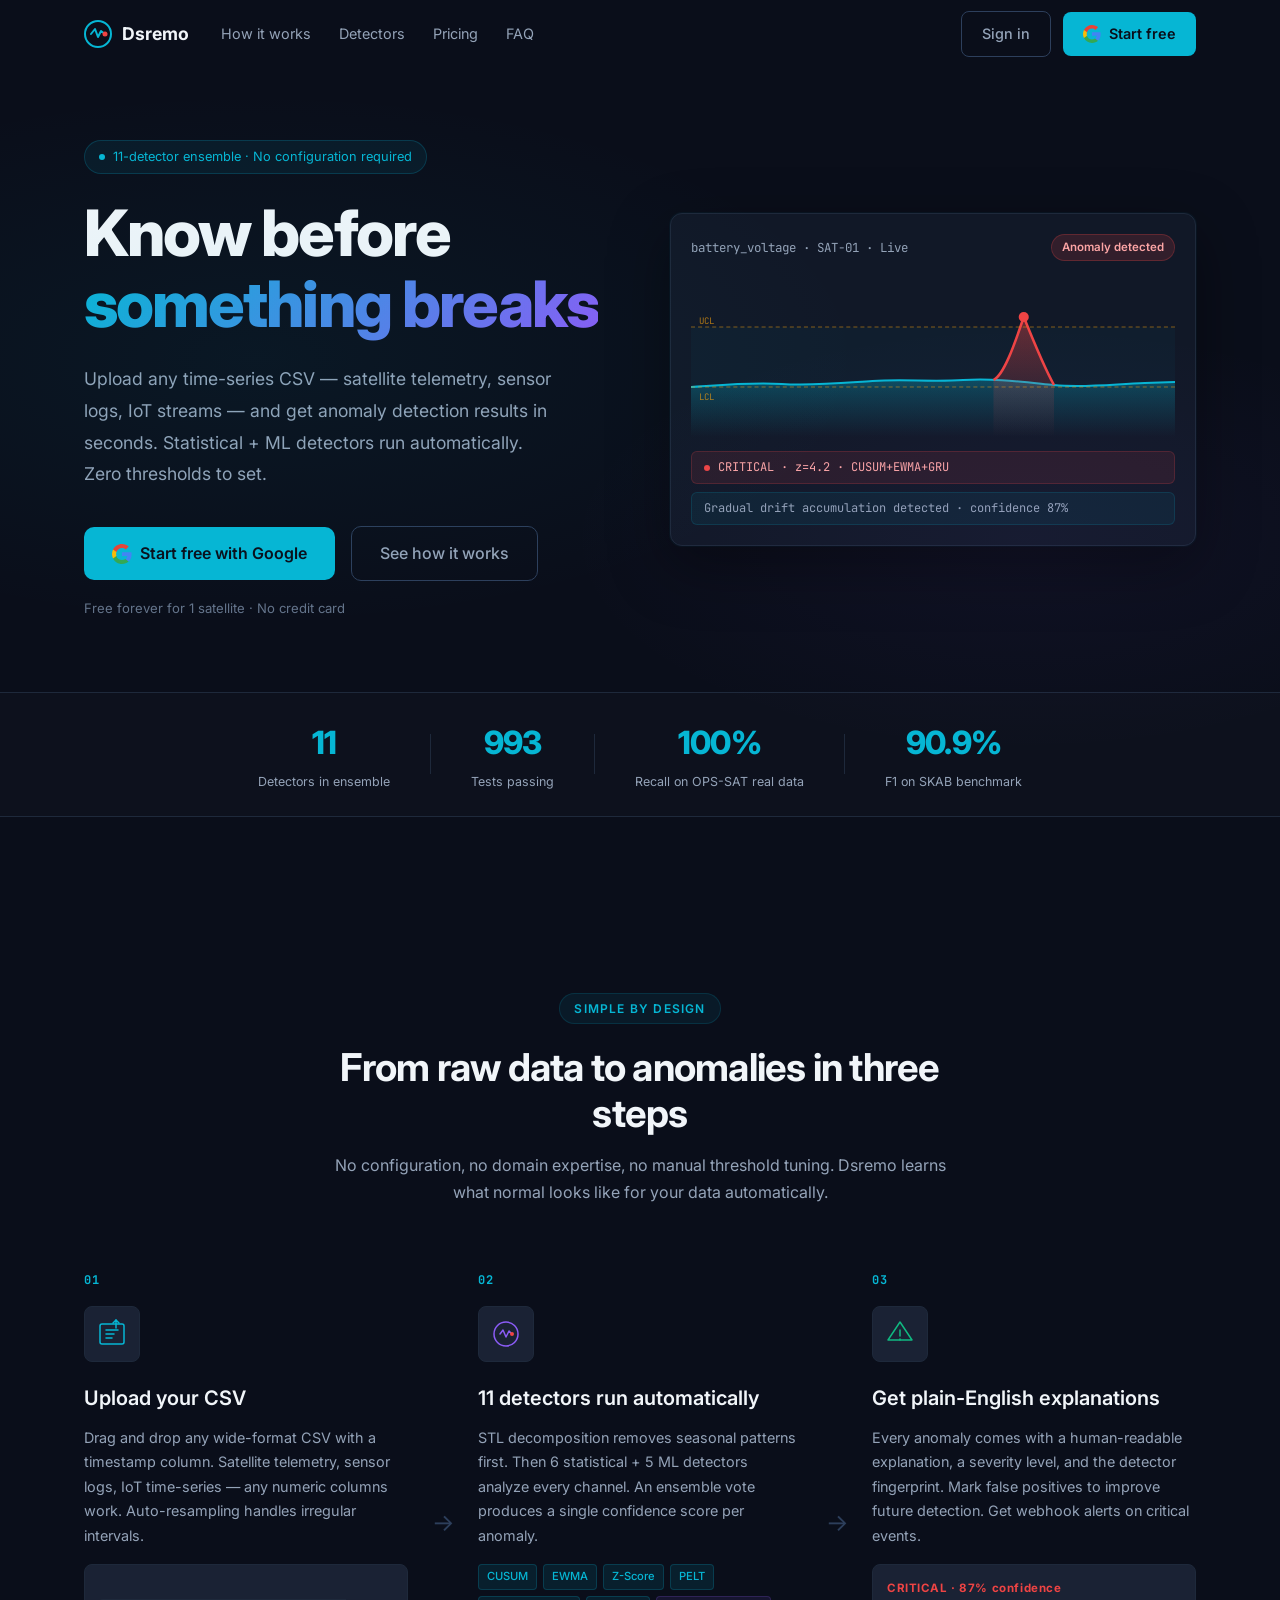
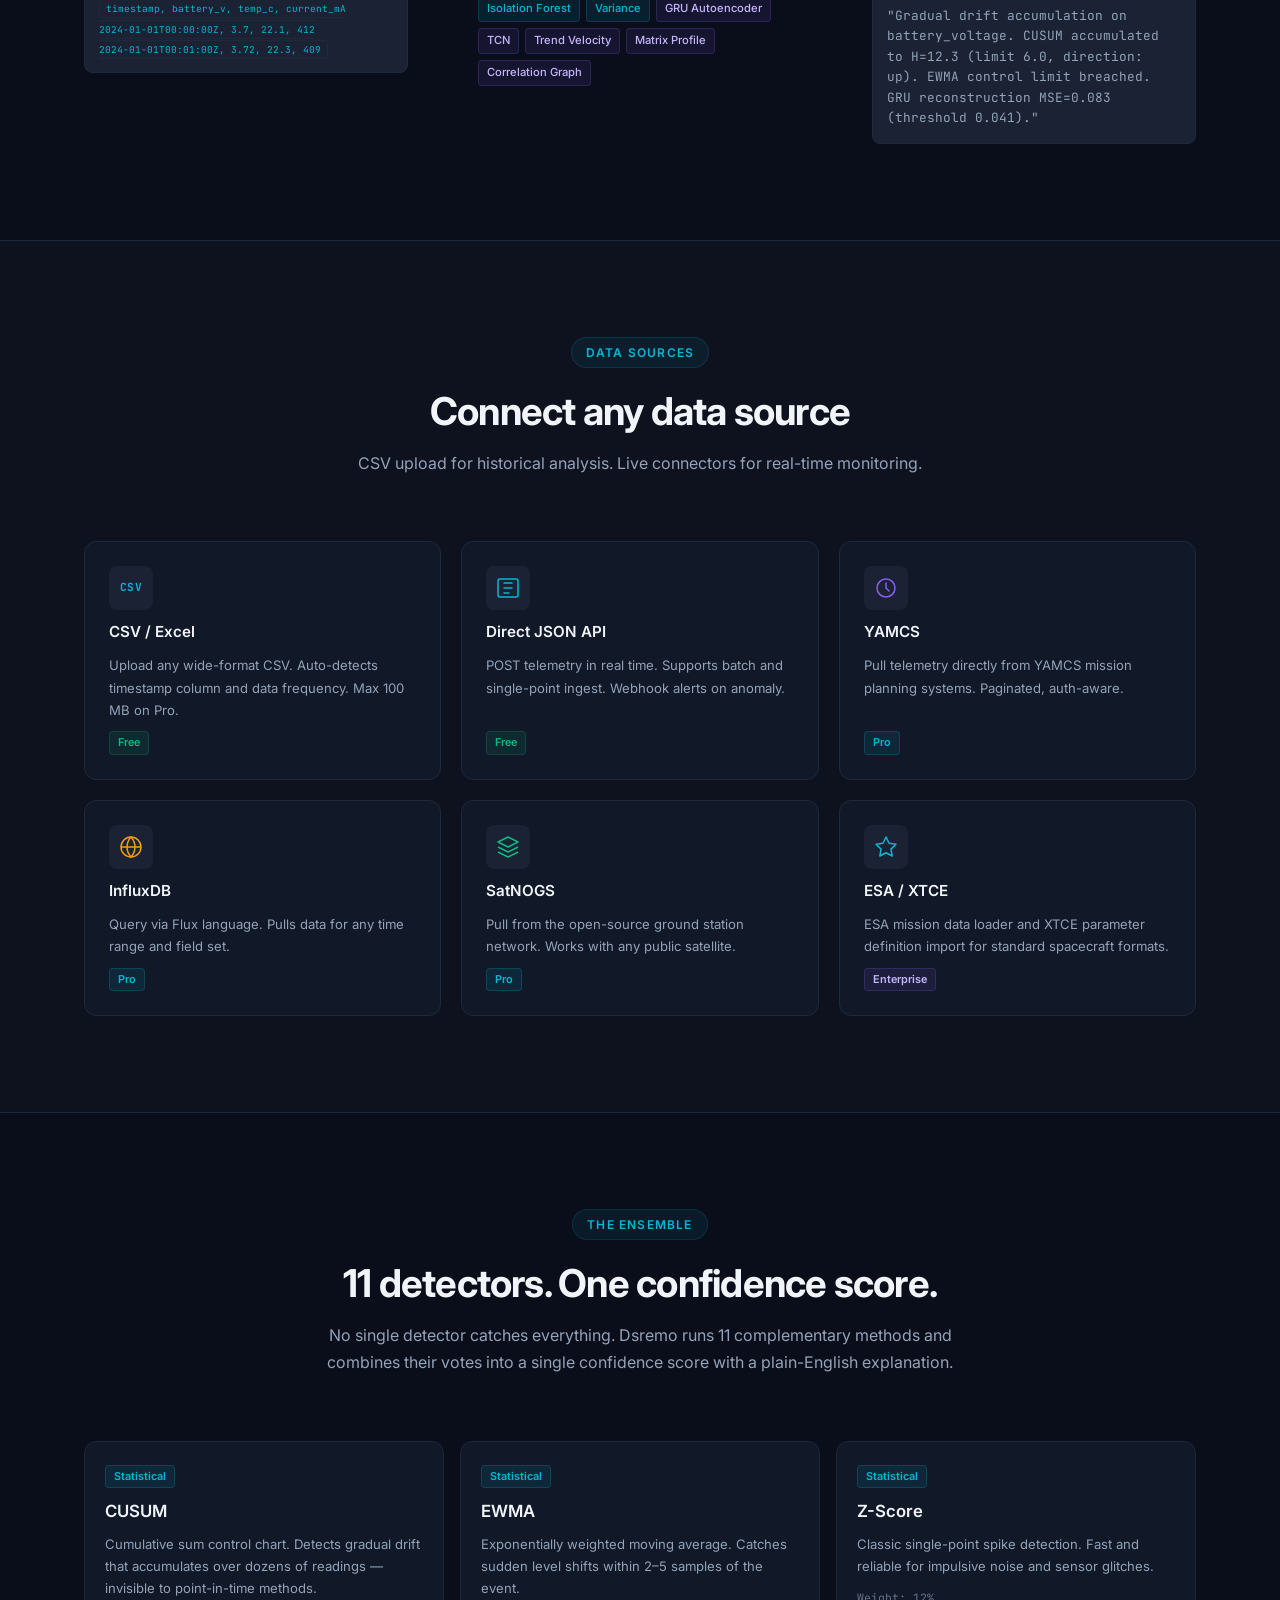
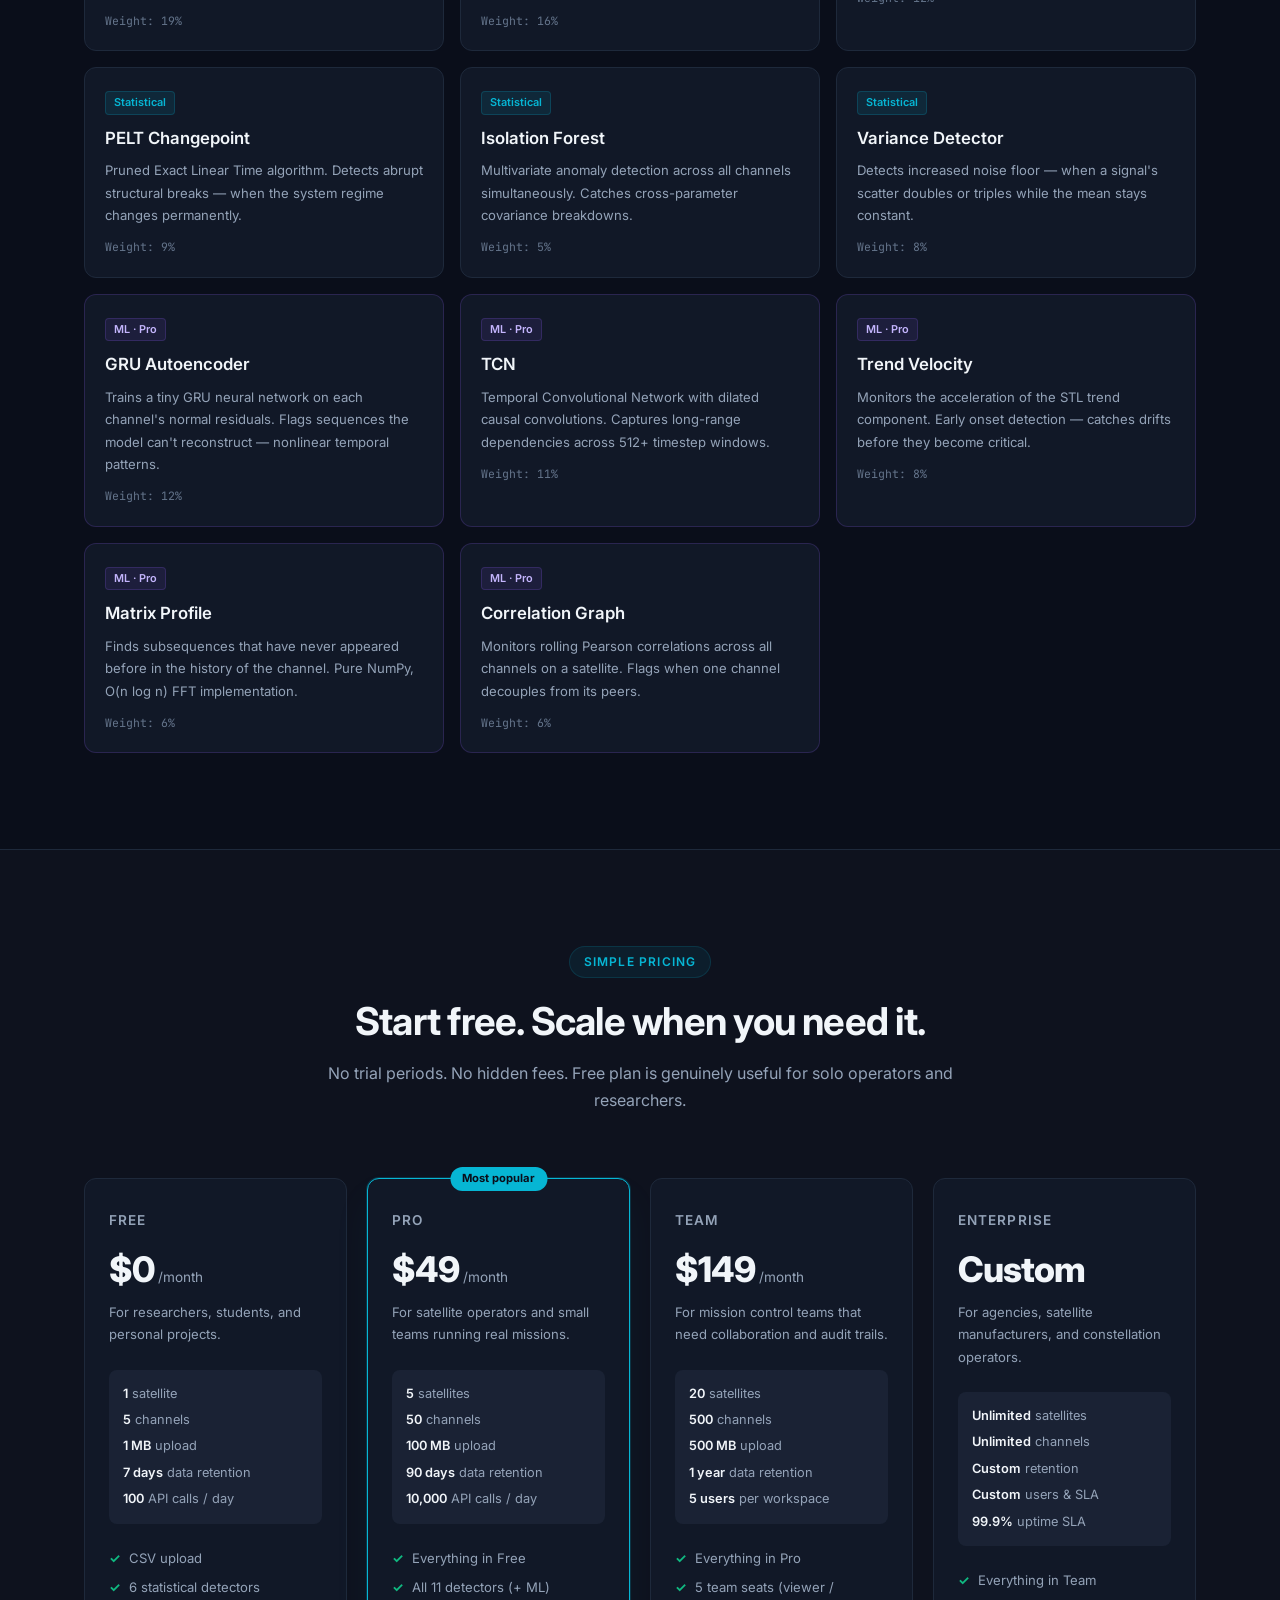
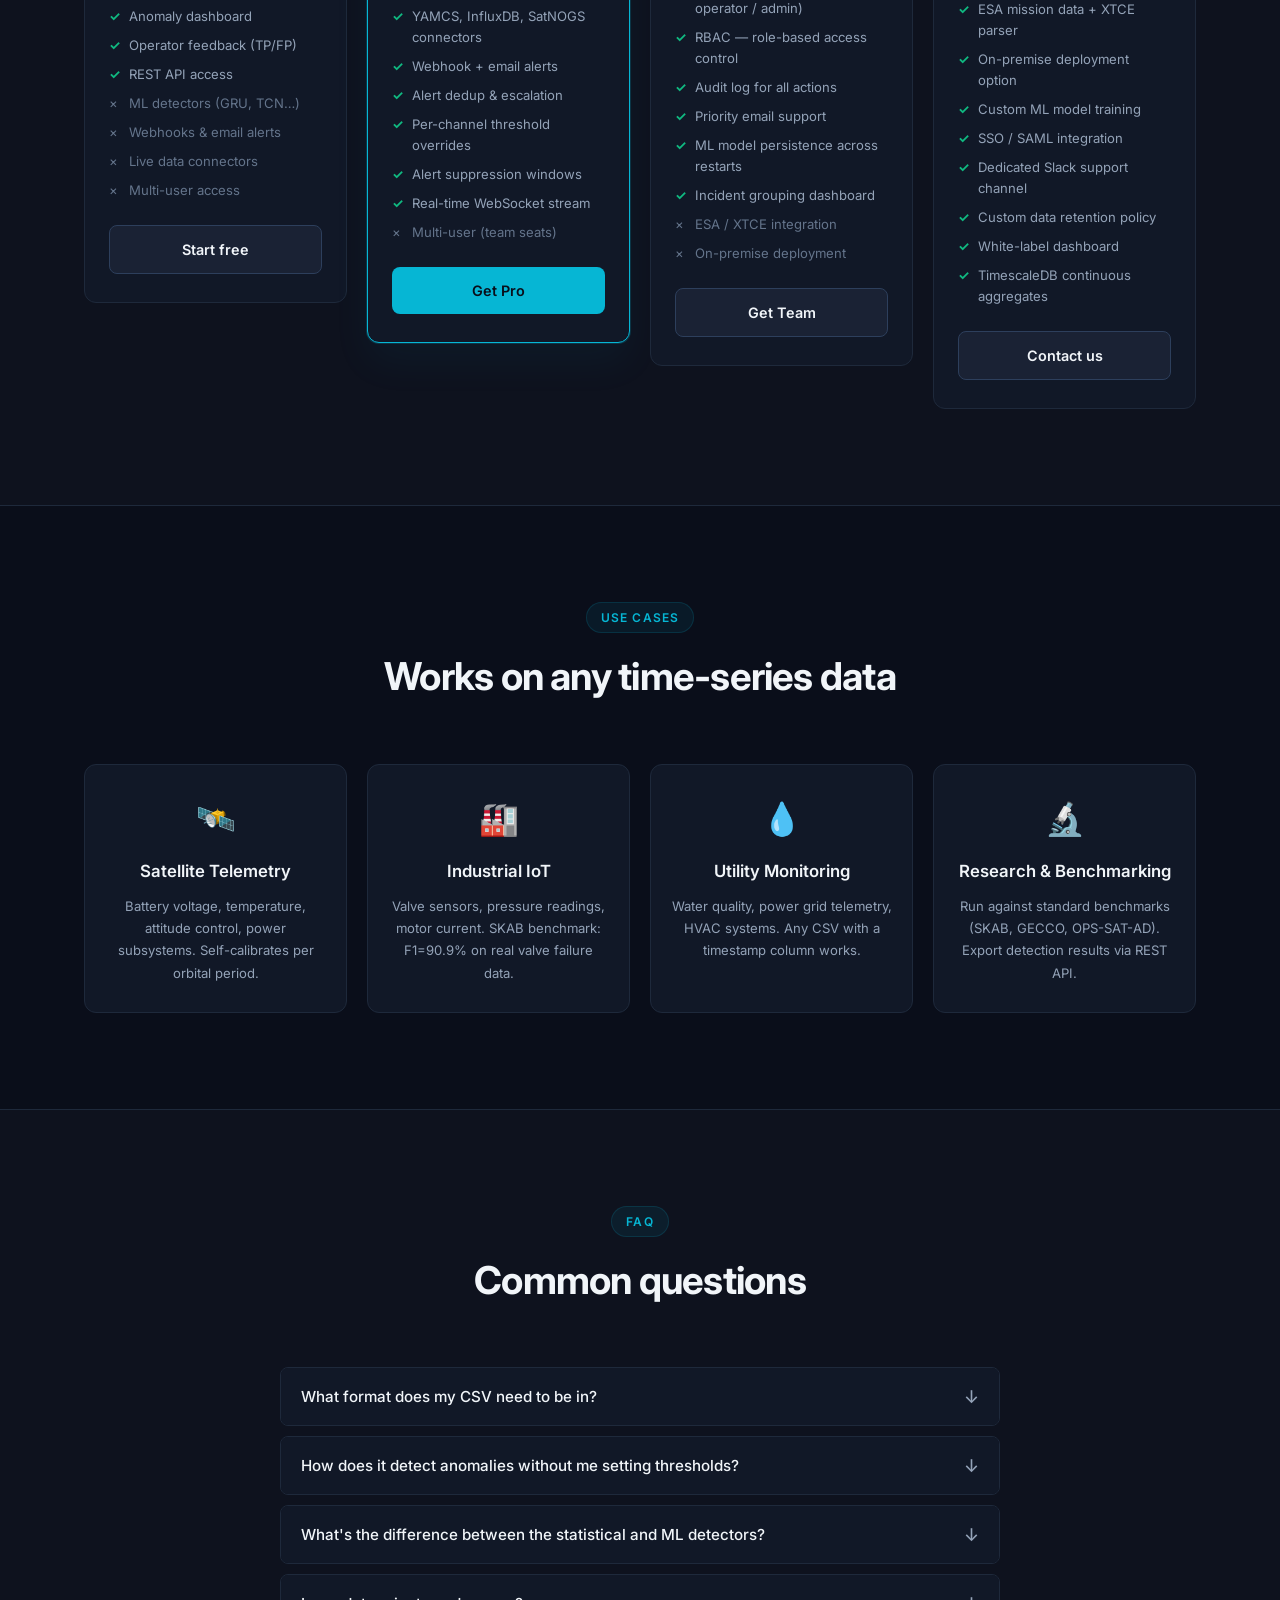
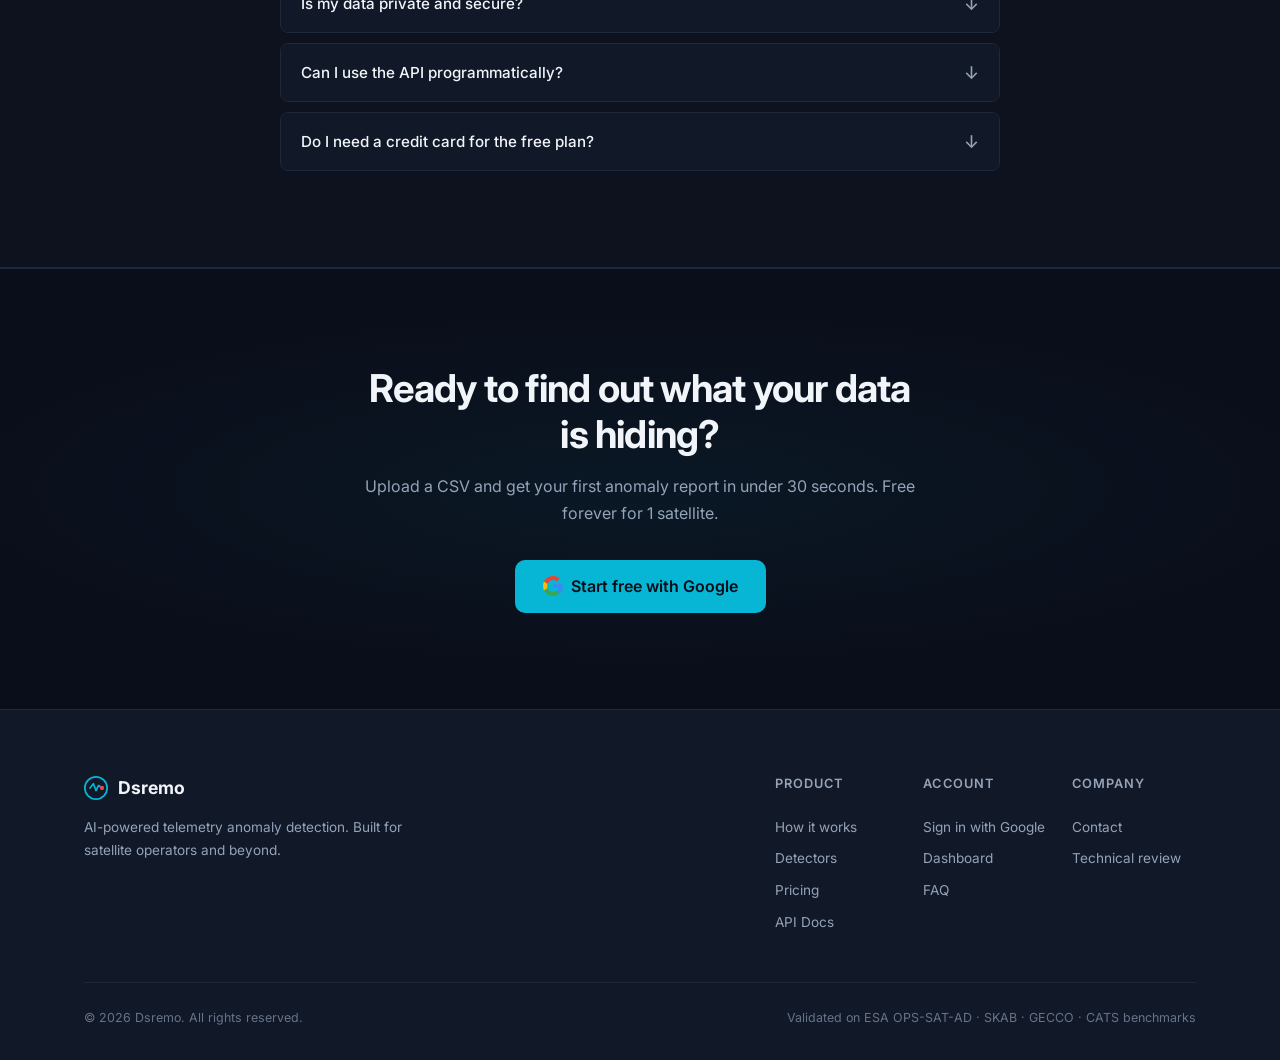
==== landing/index.html @ da6038b2 "Rename: sentinel → dsremo across entire codebase - Python package src/sentinel/ → src/dsremo/ - All " ====
<!DOCTYPE html>
<html lang="en">
<head>
  <meta charset="UTF-8" />
  <meta name="viewport" content="width=device-width, initial-scale=1.0" />
  <title>Dsremo — AI Telemetry Anomaly Detection</title>
  <meta name="description" content="Upload any CSV time-series data and detect anomalies in seconds. 11-detector ensemble. No setup, no thresholds. Free to start." />
  <link rel="preconnect" href="https://fonts.googleapis.com" />
  <link rel="preconnect" href="https://fonts.gstatic.com" crossorigin />
  <link href="https://fonts.googleapis.com/css2?family=Inter:wght@300;400;500;600;700;800&family=JetBrains+Mono:wght@400;500&display=swap" rel="stylesheet" />
  <link rel="stylesheet" href="style.css" />
</head>
<body>

<!-- ─── Navigation ─────────────────────────────────────────────────────────── -->
<nav id="navbar">
  <div class="nav-inner">
    <a href="/" class="nav-logo">
      <svg width="28" height="28" viewBox="0 0 28 28" fill="none">
        <circle cx="14" cy="14" r="13" stroke="#06b6d4" stroke-width="2"/>
        <path d="M7 14 L11 9 L14 17 L17 11 L21 14" stroke="#06b6d4" stroke-width="2" stroke-linecap="round" stroke-linejoin="round"/>
        <circle cx="21" cy="14" r="2.5" fill="#ef4444"/>
      </svg>
      <span>Dsremo</span>
    </a>
    <div class="nav-links">
      <a href="#how-it-works">How it works</a>
      <a href="#detectors">Detectors</a>
      <a href="#pricing">Pricing</a>
      <a href="#faq">FAQ</a>
    </div>
    <div class="nav-cta">
      <a href="/dashboard/" class="btn-ghost">Sign in</a>
      <a href="/api/v1/auth/google" class="btn-primary">
        <svg width="18" height="18" viewBox="0 0 18 18" fill="none"><path d="M17.64 9.2c0-.637-.057-1.251-.164-1.84H9v3.481h4.844c-.209 1.125-.843 2.078-1.796 2.716v2.259h2.908c1.702-1.567 2.684-3.875 2.684-6.615z" fill="#4285F4"/><path d="M9 18c2.43 0 4.467-.806 5.956-2.18l-2.908-2.259c-.806.54-1.837.86-3.048.86-2.344 0-4.328-1.584-5.036-3.711H.957v2.332C2.438 15.983 5.482 18 9 18z" fill="#34A853"/><path d="M3.964 10.71c-.18-.54-.282-1.117-.282-1.71s.102-1.17.282-1.71V4.958H.957C.347 6.173 0 7.548 0 9s.348 2.827.957 4.042l3.007-2.332z" fill="#FBBC05"/><path d="M9 3.58c1.321 0 2.508.454 3.44 1.345l2.582-2.58C13.463.891 11.426 0 9 0 5.482 0 2.438 2.017.957 4.958L3.964 7.29C4.672 5.163 6.656 3.58 9 3.58z" fill="#EA4335"/></svg>
        Start free
      </a>
    </div>
  </div>
</nav>

<!-- ─── Hero ───────────────────────────────────────────────────────────────── -->
<section class="hero">
  <div class="hero-bg"></div>
  <div class="container">
    <div class="hero-content">
      <div class="hero-badge">
        <span class="badge-dot"></span>
        11-detector ensemble · No configuration required
      </div>
      <h1>Know before<br/><span class="gradient-text">something breaks</span></h1>
      <p class="hero-sub">
        Upload any time-series CSV — satellite telemetry, sensor logs, IoT streams —
        and get anomaly detection results in seconds. Statistical + ML detectors run
        automatically. Zero thresholds to set.
      </p>
      <div class="hero-actions">
        <a href="/api/v1/auth/google" class="btn-primary btn-large">
          <svg width="20" height="20" viewBox="0 0 18 18" fill="none"><path d="M17.64 9.2c0-.637-.057-1.251-.164-1.84H9v3.481h4.844c-.209 1.125-.843 2.078-1.796 2.716v2.259h2.908c1.702-1.567 2.684-3.875 2.684-6.615z" fill="#4285F4"/><path d="M9 18c2.43 0 4.467-.806 5.956-2.18l-2.908-2.259c-.806.54-1.837.86-3.048.86-2.344 0-4.328-1.584-5.036-3.711H.957v2.332C2.438 15.983 5.482 18 9 18z" fill="#34A853"/><path d="M3.964 10.71c-.18-.54-.282-1.117-.282-1.71s.102-1.17.282-1.71V4.958H.957C.347 6.173 0 7.548 0 9s.348 2.827.957 4.042l3.007-2.332z" fill="#FBBC05"/><path d="M9 3.58c1.321 0 2.508.454 3.44 1.345l2.582-2.58C13.463.891 11.426 0 9 0 5.482 0 2.438 2.017.957 4.958L3.964 7.29C4.672 5.163 6.656 3.58 9 3.58z" fill="#EA4335"/></svg>
          Start free with Google
        </a>
        <a href="#how-it-works" class="btn-ghost btn-large">See how it works</a>
      </div>
      <p class="hero-note">Free forever for 1 satellite · No credit card</p>
    </div>
    <div class="hero-visual">
      <div class="chart-card">
        <div class="chart-header">
          <span class="chart-title">battery_voltage · SAT-01 · Live</span>
          <span class="status-badge status-anomaly">Anomaly detected</span>
        </div>
        <svg class="anomaly-chart" viewBox="0 0 480 160" preserveAspectRatio="none">
          <defs>
            <linearGradient id="lineGrad" x1="0" y1="0" x2="0" y2="1">
              <stop offset="0%" stop-color="#06b6d4" stop-opacity="0.3"/>
              <stop offset="100%" stop-color="#06b6d4" stop-opacity="0"/>
            </linearGradient>
            <linearGradient id="anomalyGrad" x1="0" y1="0" x2="0" y2="1">
              <stop offset="0%" stop-color="#ef4444" stop-opacity="0.4"/>
              <stop offset="100%" stop-color="#ef4444" stop-opacity="0"/>
            </linearGradient>
          </defs>
          <!-- Normal band -->
          <rect x="0" y="50" width="480" height="60" fill="#06b6d4" fill-opacity="0.04" rx="2"/>
          <!-- Area under normal line -->
          <path class="chart-area" d="M0,110 C30,108 60,105 90,107 C120,109 150,106 180,104 C210,102 240,105 270,103 C300,101 330,105 360,108 C390,111 420,107 450,106 L480,105 L480,160 L0,160 Z" fill="url(#lineGrad)"/>
          <!-- Normal line -->
          <path class="chart-line" d="M0,110 C30,108 60,105 90,107 C120,109 150,106 180,104 C210,102 240,105 270,103 C300,101 330,105 360,108 C390,111 420,107 450,106 L480,105" stroke="#06b6d4" stroke-width="2" fill="none"/>
          <!-- Anomaly area -->
          <path class="anomaly-area" d="M300,103 C310,98 320,70 330,40 C340,65 350,90 360,108 L360,160 L300,160 Z" fill="url(#anomalyGrad)"/>
          <!-- Anomaly spike -->
          <path class="anomaly-line" d="M300,103 C310,98 320,70 330,40 C340,65 350,90 360,108" stroke="#ef4444" stroke-width="2.5" fill="none" stroke-dasharray="0"/>
          <!-- Anomaly point -->
          <circle class="anomaly-point" cx="330" cy="40" r="5" fill="#ef4444"/>
          <!-- Threshold lines -->
          <line x1="0" y1="50" x2="480" y2="50" stroke="#f59e0b" stroke-width="1" stroke-dasharray="4,3" opacity="0.5"/>
          <line x1="0" y1="110" x2="480" y2="110" stroke="#f59e0b" stroke-width="1" stroke-dasharray="4,3" opacity="0.5"/>
          <!-- Labels -->
          <text x="8" y="47" fill="#f59e0b" font-size="9" font-family="JetBrains Mono" opacity="0.7">UCL</text>
          <text x="8" y="123" fill="#f59e0b" font-size="9" font-family="JetBrains Mono" opacity="0.7">LCL</text>
        </svg>
        <div class="anomaly-cards">
          <div class="anomaly-chip chip-critical">
            <span class="chip-dot"></span> CRITICAL · z=4.2 · CUSUM+EWMA+GRU
          </div>
          <div class="anomaly-chip chip-info">
            Gradual drift accumulation detected · confidence 87%
          </div>
        </div>
      </div>
    </div>
  </div>

  <div class="hero-stats">
    <div class="stat"><span class="stat-n">11</span><span class="stat-l">Detectors in ensemble</span></div>
    <div class="stat-div"></div>
    <div class="stat"><span class="stat-n">993</span><span class="stat-l">Tests passing</span></div>
    <div class="stat-div"></div>
    <div class="stat"><span class="stat-n">100%</span><span class="stat-l">Recall on OPS-SAT real data</span></div>
    <div class="stat-div"></div>
    <div class="stat"><span class="stat-n">90.9%</span><span class="stat-l">F1 on SKAB benchmark</span></div>
  </div>
</section>

<!-- ─── How it works ──────────────────────────────────────────────────────── -->
<section id="how-it-works" class="section">
  <div class="container">
    <div class="section-header">
      <span class="section-tag">Simple by design</span>
      <h2>From raw data to anomalies in three steps</h2>
      <p>No configuration, no domain expertise, no manual threshold tuning. Dsremo learns what normal looks like for your data automatically.</p>
    </div>
    <div class="steps">
      <div class="step">
        <div class="step-num">01</div>
        <div class="step-icon">
          <svg width="32" height="32" viewBox="0 0 32 32" fill="none"><rect x="4" y="6" width="24" height="20" rx="2" stroke="#06b6d4" stroke-width="1.5"/><path d="M10 12h12M10 16h8M10 20h6" stroke="#06b6d4" stroke-width="1.5" stroke-linecap="round"/><path d="M20 2v8" stroke="#06b6d4" stroke-width="1.5" stroke-linecap="round"/><path d="M17 5l3-3 3 3" stroke="#06b6d4" stroke-width="1.5" stroke-linecap="round" stroke-linejoin="round"/></svg>
        </div>
        <h3>Upload your CSV</h3>
        <p>Drag and drop any wide-format CSV with a timestamp column. Satellite telemetry, sensor logs, IoT time-series — any numeric columns work. Auto-resampling handles irregular intervals.</p>
        <div class="step-example">
          <code>timestamp, battery_v, temp_c, current_mA<br/>2024-01-01T00:00:00Z, 3.7, 22.1, 412<br/>2024-01-01T00:01:00Z, 3.72, 22.3, 409</code>
        </div>
      </div>
      <div class="step-arrow">→</div>
      <div class="step">
        <div class="step-num">02</div>
        <div class="step-icon">
          <svg width="32" height="32" viewBox="0 0 32 32" fill="none"><circle cx="16" cy="16" r="12" stroke="#8b5cf6" stroke-width="1.5"/><path d="M10 16 L13 12 L16 19 L19 13 L22 16" stroke="#8b5cf6" stroke-width="1.5" stroke-linecap="round" stroke-linejoin="round"/><circle cx="22" cy="16" r="2" fill="#ef4444"/></svg>
        </div>
        <h3>11 detectors run automatically</h3>
        <p>STL decomposition removes seasonal patterns first. Then 6 statistical + 5 ML detectors analyze every channel. An ensemble vote produces a single confidence score per anomaly.</p>
        <div class="detector-mini-grid">
          <span class="detector-tag stat">CUSUM</span>
          <span class="detector-tag stat">EWMA</span>
          <span class="detector-tag stat">Z-Score</span>
          <span class="detector-tag stat">PELT</span>
          <span class="detector-tag stat">Isolation Forest</span>
          <span class="detector-tag stat">Variance</span>
          <span class="detector-tag ml">GRU Autoencoder</span>
          <span class="detector-tag ml">TCN</span>
          <span class="detector-tag ml">Trend Velocity</span>
          <span class="detector-tag ml">Matrix Profile</span>
          <span class="detector-tag ml">Correlation Graph</span>
        </div>
      </div>
      <div class="step-arrow">→</div>
      <div class="step">
        <div class="step-num">03</div>
        <div class="step-icon">
          <svg width="32" height="32" viewBox="0 0 32 32" fill="none"><path d="M16 4L28 22H4L16 4Z" stroke="#10b981" stroke-width="1.5" stroke-linejoin="round"/><path d="M16 12v6M16 21v1" stroke="#10b981" stroke-width="1.5" stroke-linecap="round"/></svg>
        </div>
        <h3>Get plain-English explanations</h3>
        <p>Every anomaly comes with a human-readable explanation, a severity level, and the detector fingerprint. Mark false positives to improve future detection. Get webhook alerts on critical events.</p>
        <div class="explanation-card">
          <div class="exp-severity critical">CRITICAL · 87% confidence</div>
          <div class="exp-text">"Gradual drift accumulation on battery_voltage. CUSUM accumulated to H=12.3 (limit 6.0, direction: up). EWMA control limit breached. GRU reconstruction MSE=0.083 (threshold 0.041)."</div>
        </div>
      </div>
    </div>
  </div>
</section>

<!-- ─── Data Sources ──────────────────────────────────────────────────────── -->
<section class="section section-alt">
  <div class="container">
    <div class="section-header">
      <span class="section-tag">Data sources</span>
      <h2>Connect any data source</h2>
      <p>CSV upload for historical analysis. Live connectors for real-time monitoring.</p>
    </div>
    <div class="sources-grid">
      <div class="source-card">
        <div class="source-icon csv-icon">CSV</div>
        <h4>CSV / Excel</h4>
        <p>Upload any wide-format CSV. Auto-detects timestamp column and data frequency. Max 100 MB on Pro.</p>
        <span class="source-badge free">Free</span>
      </div>
      <div class="source-card">
        <div class="source-icon">
          <svg width="24" height="24" viewBox="0 0 24 24" fill="none"><rect x="2" y="3" width="20" height="18" rx="2" stroke="#06b6d4" stroke-width="1.5"/><path d="M8 7h8M8 12h8M8 17h5" stroke="#06b6d4" stroke-width="1.5" stroke-linecap="round"/></svg>
        </div>
        <h4>Direct JSON API</h4>
        <p>POST telemetry in real time. Supports batch and single-point ingest. Webhook alerts on anomaly.</p>
        <span class="source-badge free">Free</span>
      </div>
      <div class="source-card">
        <div class="source-icon">
          <svg width="24" height="24" viewBox="0 0 24 24" fill="none"><circle cx="12" cy="12" r="9" stroke="#8b5cf6" stroke-width="1.5"/><path d="M12 7v5l3 3" stroke="#8b5cf6" stroke-width="1.5" stroke-linecap="round"/></svg>
        </div>
        <h4>YAMCS</h4>
        <p>Pull telemetry directly from YAMCS mission planning systems. Paginated, auth-aware.</p>
        <span class="source-badge pro">Pro</span>
      </div>
      <div class="source-card">
        <div class="source-icon">
          <svg width="24" height="24" viewBox="0 0 24 24" fill="none"><path d="M12 2C6.48 2 2 6.48 2 12s4.48 10 10 10 10-4.48 10-10S17.52 2 12 2z" stroke="#f59e0b" stroke-width="1.5"/><path d="M2 12h20M12 2a15.3 15.3 0 0 1 4 10 15.3 15.3 0 0 1-4 10 15.3 15.3 0 0 1-4-10 15.3 15.3 0 0 1 4-10z" stroke="#f59e0b" stroke-width="1.5"/></svg>
        </div>
        <h4>InfluxDB</h4>
        <p>Query via Flux language. Pulls data for any time range and field set.</p>
        <span class="source-badge pro">Pro</span>
      </div>
      <div class="source-card">
        <div class="source-icon">
          <svg width="24" height="24" viewBox="0 0 24 24" fill="none"><path d="M12 2L2 7l10 5 10-5-10-5z" stroke="#10b981" stroke-width="1.5" stroke-linejoin="round"/><path d="M2 17l10 5 10-5M2 12l10 5 10-5" stroke="#10b981" stroke-width="1.5" stroke-linejoin="round"/></svg>
        </div>
        <h4>SatNOGS</h4>
        <p>Pull from the open-source ground station network. Works with any public satellite.</p>
        <span class="source-badge pro">Pro</span>
      </div>
      <div class="source-card">
        <div class="source-icon">
          <svg width="24" height="24" viewBox="0 0 24 24" fill="none"><path d="M12 2l3.09 6.26L22 9.27l-5 4.87 1.18 6.88L12 17.77l-6.18 3.25L7 14.14 2 9.27l6.91-1.01L12 2z" stroke="#06b6d4" stroke-width="1.5" stroke-linejoin="round"/></svg>
        </div>
        <h4>ESA / XTCE</h4>
        <p>ESA mission data loader and XTCE parameter definition import for standard spacecraft formats.</p>
        <span class="source-badge enterprise">Enterprise</span>
      </div>
    </div>
  </div>
</section>

<!-- ─── Detectors ─────────────────────────────────────────────────────────── -->
<section id="detectors" class="section">
  <div class="container">
    <div class="section-header">
      <span class="section-tag">The ensemble</span>
      <h2>11 detectors. One confidence score.</h2>
      <p>No single detector catches everything. Dsremo runs 11 complementary methods and combines their votes into a single confidence score with a plain-English explanation.</p>
    </div>
    <div class="detectors-grid">
      <div class="detector-card">
        <div class="detector-badge stat-badge">Statistical</div>
        <h4>CUSUM</h4>
        <p>Cumulative sum control chart. Detects gradual drift that accumulates over dozens of readings — invisible to point-in-time methods.</p>
        <div class="detector-weight">Weight: 19%</div>
      </div>
      <div class="detector-card">
        <div class="detector-badge stat-badge">Statistical</div>
        <h4>EWMA</h4>
        <p>Exponentially weighted moving average. Catches sudden level shifts within 2–5 samples of the event.</p>
        <div class="detector-weight">Weight: 16%</div>
      </div>
      <div class="detector-card">
        <div class="detector-badge stat-badge">Statistical</div>
        <h4>Z-Score</h4>
        <p>Classic single-point spike detection. Fast and reliable for impulsive noise and sensor glitches.</p>
        <div class="detector-weight">Weight: 12%</div>
      </div>
      <div class="detector-card">
        <div class="detector-badge stat-badge">Statistical</div>
        <h4>PELT Changepoint</h4>
        <p>Pruned Exact Linear Time algorithm. Detects abrupt structural breaks — when the system regime changes permanently.</p>
        <div class="detector-weight">Weight: 9%</div>
      </div>
      <div class="detector-card">
        <div class="detector-badge stat-badge">Statistical</div>
        <h4>Isolation Forest</h4>
        <p>Multivariate anomaly detection across all channels simultaneously. Catches cross-parameter covariance breakdowns.</p>
        <div class="detector-weight">Weight: 5%</div>
      </div>
      <div class="detector-card">
        <div class="detector-badge stat-badge">Statistical</div>
        <h4>Variance Detector</h4>
        <p>Detects increased noise floor — when a signal's scatter doubles or triples while the mean stays constant.</p>
        <div class="detector-weight">Weight: 8%</div>
      </div>
      <div class="detector-card pro-detector">
        <div class="detector-badge ml-badge">ML · Pro</div>
        <h4>GRU Autoencoder</h4>
        <p>Trains a tiny GRU neural network on each channel's normal residuals. Flags sequences the model can't reconstruct — nonlinear temporal patterns.</p>
        <div class="detector-weight">Weight: 12%</div>
      </div>
      <div class="detector-card pro-detector">
        <div class="detector-badge ml-badge">ML · Pro</div>
        <h4>TCN</h4>
        <p>Temporal Convolutional Network with dilated causal convolutions. Captures long-range dependencies across 512+ timestep windows.</p>
        <div class="detector-weight">Weight: 11%</div>
      </div>
      <div class="detector-card pro-detector">
        <div class="detector-badge ml-badge">ML · Pro</div>
        <h4>Trend Velocity</h4>
        <p>Monitors the acceleration of the STL trend component. Early onset detection — catches drifts before they become critical.</p>
        <div class="detector-weight">Weight: 8%</div>
      </div>
      <div class="detector-card pro-detector">
        <div class="detector-badge ml-badge">ML · Pro</div>
        <h4>Matrix Profile</h4>
        <p>Finds subsequences that have never appeared before in the history of the channel. Pure NumPy, O(n log n) FFT implementation.</p>
        <div class="detector-weight">Weight: 6%</div>
      </div>
      <div class="detector-card pro-detector">
        <div class="detector-badge ml-badge">ML · Pro</div>
        <h4>Correlation Graph</h4>
        <p>Monitors rolling Pearson correlations across all channels on a satellite. Flags when one channel decouples from its peers.</p>
        <div class="detector-weight">Weight: 6%</div>
      </div>
    </div>
  </div>
</section>

<!-- ─── Pricing ───────────────────────────────────────────────────────────── -->
<section id="pricing" class="section section-alt">
  <div class="container">
    <div class="section-header">
      <span class="section-tag">Simple pricing</span>
      <h2>Start free. Scale when you need it.</h2>
      <p>No trial periods. No hidden fees. Free plan is genuinely useful for solo operators and researchers.</p>
    </div>
    <div class="pricing-grid">

      <!-- Free -->
      <div class="plan-card">
        <div class="plan-header">
          <span class="plan-name">Free</span>
          <div class="plan-price"><span class="price-num">$0</span><span class="price-per">/month</span></div>
          <p class="plan-desc">For researchers, students, and personal projects.</p>
        </div>
        <div class="plan-limits">
          <div class="limit"><span class="limit-val">1</span> satellite</div>
          <div class="limit"><span class="limit-val">5</span> channels</div>
          <div class="limit"><span class="limit-val">1 MB</span> upload</div>
          <div class="limit"><span class="limit-val">7 days</span> data retention</div>
          <div class="limit"><span class="limit-val">100</span> API calls / day</div>
        </div>
        <ul class="plan-features">
          <li class="feat-yes">CSV upload</li>
          <li class="feat-yes">6 statistical detectors</li>
          <li class="feat-yes">Anomaly dashboard</li>
          <li class="feat-yes">Operator feedback (TP/FP)</li>
          <li class="feat-yes">REST API access</li>
          <li class="feat-no">ML detectors (GRU, TCN…)</li>
          <li class="feat-no">Webhooks &amp; email alerts</li>
          <li class="feat-no">Live data connectors</li>
          <li class="feat-no">Multi-user access</li>
        </ul>
        <a href="/api/v1/auth/google" class="btn-plan btn-plan-free">Start free</a>
      </div>

      <!-- Pro -->
      <div class="plan-card plan-featured">
        <div class="plan-popular">Most popular</div>
        <div class="plan-header">
          <span class="plan-name">Pro</span>
          <div class="plan-price"><span class="price-num">$49</span><span class="price-per">/month</span></div>
          <p class="plan-desc">For satellite operators and small teams running real missions.</p>
        </div>
        <div class="plan-limits">
          <div class="limit"><span class="limit-val">5</span> satellites</div>
          <div class="limit"><span class="limit-val">50</span> channels</div>
          <div class="limit"><span class="limit-val">100 MB</span> upload</div>
          <div class="limit"><span class="limit-val">90 days</span> data retention</div>
          <div class="limit"><span class="limit-val">10,000</span> API calls / day</div>
        </div>
        <ul class="plan-features">
          <li class="feat-yes">Everything in Free</li>
          <li class="feat-yes">All 11 detectors (+ ML)</li>
          <li class="feat-yes">YAMCS, InfluxDB, SatNOGS connectors</li>
          <li class="feat-yes">Webhook + email alerts</li>
          <li class="feat-yes">Alert dedup &amp; escalation</li>
          <li class="feat-yes">Per-channel threshold overrides</li>
          <li class="feat-yes">Alert suppression windows</li>
          <li class="feat-yes">Real-time WebSocket stream</li>
          <li class="feat-no">Multi-user (team seats)</li>
        </ul>
        <a href="/api/v1/auth/google" class="btn-plan btn-plan-pro">Get Pro</a>
      </div>

      <!-- Team -->
      <div class="plan-card">
        <div class="plan-header">
          <span class="plan-name">Team</span>
          <div class="plan-price"><span class="price-num">$149</span><span class="price-per">/month</span></div>
          <p class="plan-desc">For mission control teams that need collaboration and audit trails.</p>
        </div>
        <div class="plan-limits">
          <div class="limit"><span class="limit-val">20</span> satellites</div>
          <div class="limit"><span class="limit-val">500</span> channels</div>
          <div class="limit"><span class="limit-val">500 MB</span> upload</div>
          <div class="limit"><span class="limit-val">1 year</span> data retention</div>
          <div class="limit"><span class="limit-val">5 users</span> per workspace</div>
        </div>
        <ul class="plan-features">
          <li class="feat-yes">Everything in Pro</li>
          <li class="feat-yes">5 team seats (viewer / operator / admin)</li>
          <li class="feat-yes">RBAC — role-based access control</li>
          <li class="feat-yes">Audit log for all actions</li>
          <li class="feat-yes">Priority email support</li>
          <li class="feat-yes">ML model persistence across restarts</li>
          <li class="feat-yes">Incident grouping dashboard</li>
          <li class="feat-no">ESA / XTCE integration</li>
          <li class="feat-no">On-premise deployment</li>
        </ul>
        <a href="/api/v1/auth/google" class="btn-plan btn-plan-free">Get Team</a>
      </div>

      <!-- Enterprise -->
      <div class="plan-card">
        <div class="plan-header">
          <span class="plan-name">Enterprise</span>
          <div class="plan-price"><span class="price-num">Custom</span></div>
          <p class="plan-desc">For agencies, satellite manufacturers, and constellation operators.</p>
        </div>
        <div class="plan-limits">
          <div class="limit"><span class="limit-val">Unlimited</span> satellites</div>
          <div class="limit"><span class="limit-val">Unlimited</span> channels</div>
          <div class="limit"><span class="limit-val">Custom</span> retention</div>
          <div class="limit"><span class="limit-val">Custom</span> users &amp; SLA</div>
          <div class="limit"><span class="limit-val">99.9%</span> uptime SLA</div>
        </div>
        <ul class="plan-features">
          <li class="feat-yes">Everything in Team</li>
          <li class="feat-yes">ESA mission data + XTCE parser</li>
          <li class="feat-yes">On-premise deployment option</li>
          <li class="feat-yes">Custom ML model training</li>
          <li class="feat-yes">SSO / SAML integration</li>
          <li class="feat-yes">Dedicated Slack support channel</li>
          <li class="feat-yes">Custom data retention policy</li>
          <li class="feat-yes">White-label dashboard</li>
          <li class="feat-yes">TimescaleDB continuous aggregates</li>
        </ul>
        <a href="mailto:hello@dsremodetect.ai" class="btn-plan btn-plan-free">Contact us</a>
      </div>

    </div>
  </div>
</section>

<!-- ─── Use Cases ─────────────────────────────────────────────────────────── -->
<section class="section">
  <div class="container">
    <div class="section-header">
      <span class="section-tag">Use cases</span>
      <h2>Works on any time-series data</h2>
    </div>
    <div class="usecases-grid">
      <div class="usecase-card">
        <div class="usecase-icon">🛰️</div>
        <h4>Satellite Telemetry</h4>
        <p>Battery voltage, temperature, attitude control, power subsystems. Self-calibrates per orbital period.</p>
      </div>
      <div class="usecase-card">
        <div class="usecase-icon">🏭</div>
        <h4>Industrial IoT</h4>
        <p>Valve sensors, pressure readings, motor current. SKAB benchmark: F1=90.9% on real valve failure data.</p>
      </div>
      <div class="usecase-card">
        <div class="usecase-icon">💧</div>
        <h4>Utility Monitoring</h4>
        <p>Water quality, power grid telemetry, HVAC systems. Any CSV with a timestamp column works.</p>
      </div>
      <div class="usecase-card">
        <div class="usecase-icon">🔬</div>
        <h4>Research &amp; Benchmarking</h4>
        <p>Run against standard benchmarks (SKAB, GECCO, OPS-SAT-AD). Export detection results via REST API.</p>
      </div>
    </div>
  </div>
</section>

<!-- ─── FAQ ───────────────────────────────────────────────────────────────── -->
<section id="faq" class="section section-alt">
  <div class="container">
    <div class="section-header">
      <span class="section-tag">FAQ</span>
      <h2>Common questions</h2>
    </div>
    <div class="faq-list">
      <div class="faq-item">
        <button class="faq-q" onclick="toggleFaq(this)">
          What format does my CSV need to be in?
          <span class="faq-arrow">↓</span>
        </button>
        <div class="faq-a">
          <p>Wide-format: one column for timestamp, remaining columns are your parameters. The timestamp column is auto-detected (you can specify it if it has a non-standard name). Any ISO 8601 or Unix timestamp format is supported. Example:</p>
          <code>timestamp, battery_v, temp_c<br/>2024-01-01T00:00:00Z, 3.7, 22.1</code>
        </div>
      </div>
      <div class="faq-item">
        <button class="faq-q" onclick="toggleFaq(this)">
          How does it detect anomalies without me setting thresholds?
          <span class="faq-arrow">↓</span>
        </button>
        <div class="faq-a">
          <p>Dsremo uses a self-calibration phase on the first 50+ samples of each channel to learn the normal distribution. It sets CUSUM and EWMA control limits automatically from the learned mean and standard deviation. STL decomposition removes the seasonal/orbital component first so your normal oscillations don't trigger false alarms.</p>
        </div>
      </div>
      <div class="faq-item">
        <button class="faq-q" onclick="toggleFaq(this)">
          What's the difference between the statistical and ML detectors?
          <span class="faq-arrow">↓</span>
        </button>
        <div class="faq-a">
          <p>Statistical detectors (CUSUM, EWMA, Z-Score, PELT, Isolation Forest, Variance) are fast, interpretable, and work well with as few as 50 samples. They catch mean shifts, spikes, variance changes, and structural breaks.</p>
          <p>ML detectors (GRU, TCN, Matrix Profile, Correlation Graph, Trend Velocity) learn complex temporal patterns that statistics miss — nonlinear relationships, long-range dependencies, cross-channel coupling. They need 60–200 samples to train and are available on the Pro plan and above.</p>
        </div>
      </div>
      <div class="faq-item">
        <button class="faq-q" onclick="toggleFaq(this)">
          Is my data private and secure?
          <span class="faq-arrow">↓</span>
        </button>
        <div class="faq-a">
          <p>Yes. Each account is a fully isolated tenant in the database via PostgreSQL Row-Level Security (FORCE RLS). Your data is never mixed with other customers' data. API keys are stored as SHA-256 hashes — the plaintext is shown once and never stored. All traffic is TLS-encrypted in production. We never log request bodies or full API keys.</p>
        </div>
      </div>
      <div class="faq-item">
        <button class="faq-q" onclick="toggleFaq(this)">
          Can I use the API programmatically?
          <span class="faq-arrow">↓</span>
        </button>
        <div class="faq-a">
          <p>Yes. Dsremo has a full REST API with OpenAPI documentation at <code>/docs</code>. You can push telemetry in real-time via <code>POST /api/v1/telemetry</code>, query anomalies, and receive real-time events via WebSocket. API keys are available on all plans.</p>
        </div>
      </div>
      <div class="faq-item">
        <button class="faq-q" onclick="toggleFaq(this)">
          Do I need a credit card for the free plan?
          <span class="faq-arrow">↓</span>
        </button>
        <div class="faq-a">
          <p>No. Sign up with Google and start immediately. No credit card required until you upgrade to Pro or Team.</p>
        </div>
      </div>
    </div>
  </div>
</section>

<!-- ─── CTA ───────────────────────────────────────────────────────────────── -->
<section class="cta-section">
  <div class="container">
    <div class="cta-inner">
      <h2>Ready to find out what your data is hiding?</h2>
      <p>Upload a CSV and get your first anomaly report in under 30 seconds. Free forever for 1 satellite.</p>
      <a href="/api/v1/auth/google" class="btn-primary btn-large">
        <svg width="20" height="20" viewBox="0 0 18 18" fill="none"><path d="M17.64 9.2c0-.637-.057-1.251-.164-1.84H9v3.481h4.844c-.209 1.125-.843 2.078-1.796 2.716v2.259h2.908c1.702-1.567 2.684-3.875 2.684-6.615z" fill="#4285F4"/><path d="M9 18c2.43 0 4.467-.806 5.956-2.18l-2.908-2.259c-.806.54-1.837.86-3.048.86-2.344 0-4.328-1.584-5.036-3.711H.957v2.332C2.438 15.983 5.482 18 9 18z" fill="#34A853"/><path d="M3.964 10.71c-.18-.54-.282-1.117-.282-1.71s.102-1.17.282-1.71V4.958H.957C.347 6.173 0 7.548 0 9s.348 2.827.957 4.042l3.007-2.332z" fill="#FBBC05"/><path d="M9 3.58c1.321 0 2.508.454 3.44 1.345l2.582-2.58C13.463.891 11.426 0 9 0 5.482 0 2.438 2.017.957 4.958L3.964 7.29C4.672 5.163 6.656 3.58 9 3.58z" fill="#EA4335"/></svg>
        Start free with Google
      </a>
    </div>
  </div>
</section>

<!-- ─── Footer ────────────────────────────────────────────────────────────── -->
<footer>
  <div class="container">
    <div class="footer-inner">
      <div class="footer-brand">
        <a href="/" class="nav-logo">
          <svg width="24" height="24" viewBox="0 0 28 28" fill="none"><circle cx="14" cy="14" r="13" stroke="#06b6d4" stroke-width="2"/><path d="M7 14 L11 9 L14 17 L17 11 L21 14" stroke="#06b6d4" stroke-width="2" stroke-linecap="round" stroke-linejoin="round"/><circle cx="21" cy="14" r="2.5" fill="#ef4444"/></svg>
          <span>Dsremo</span>
        </a>
        <p>AI-powered telemetry anomaly detection. Built for satellite operators and beyond.</p>
      </div>
      <div class="footer-links">
        <div class="footer-col">
          <h5>Product</h5>
          <a href="#how-it-works">How it works</a>
          <a href="#detectors">Detectors</a>
          <a href="#pricing">Pricing</a>
          <a href="/docs">API Docs</a>
        </div>
        <div class="footer-col">
          <h5>Account</h5>
          <a href="/api/v1/auth/google">Sign in with Google</a>
          <a href="/dashboard/">Dashboard</a>
          <a href="#faq">FAQ</a>
        </div>
        <div class="footer-col">
          <h5>Company</h5>
          <a href="mailto:hello@dsremodetect.ai">Contact</a>
          <a href="/docs/TECHNICAL_REVIEW.md">Technical review</a>
        </div>
      </div>
    </div>
    <div class="footer-bottom">
      <p>© 2026 Dsremo. All rights reserved.</p>
      <p>Validated on ESA OPS-SAT-AD · SKAB · GECCO · CATS benchmarks</p>
    </div>
  </div>
</footer>

<script>
  // Navbar scroll effect
  const navbar = document.getElementById('navbar');
  window.addEventListener('scroll', () => {
    navbar.classList.toggle('scrolled', window.scrollY > 40);
  });

  // FAQ accordion
  function toggleFaq(btn) {
    const item = btn.closest('.faq-item');
    const isOpen = item.classList.contains('open');
    document.querySelectorAll('.faq-item.open').forEach(el => el.classList.remove('open'));
    if (!isOpen) item.classList.add('open');
  }

  // Smooth scroll for anchor links
  document.querySelectorAll('a[href^="#"]').forEach(a => {
    a.addEventListener('click', e => {
      const target = document.querySelector(a.getAttribute('href'));
      if (target) {
        e.preventDefault();
        target.scrollIntoView({ behavior: 'smooth', block: 'start' });
      }
    });
  });

  // Show error from OAuth redirect if present
  const urlParams = new URLSearchParams(window.location.search);
  const err = urlParams.get('error');
  if (err) {
    const msgs = {
      access_denied: 'Google sign-in was cancelled.',
      account_inactive: 'Your account has been deactivated. Contact support.',
    };
    const banner = document.createElement('div');
    banner.style.cssText = 'position:fixed;top:72px;left:50%;transform:translateX(-50%);background:#ef4444;color:#fff;padding:12px 24px;border-radius:8px;z-index:1000;font-size:14px;';
    banner.textContent = msgs[err] || 'Sign-in error. Please try again.';
    document.body.appendChild(banner);
    setTimeout(() => banner.remove(), 5000);
  }
</script>

</body>
</html>
---- landing/style.css ----
/* ─── Dsremo Landing Page ─────────────────────────────────────────────── */

*, *::before, *::after { box-sizing: border-box; margin: 0; padding: 0; }

:root {
  --bg:          #0a0e1a;
  --surface:     #111827;
  --surface2:    #1a2234;
  --border:      #1e293b;
  --border2:     #2d3f5c;
  --cyan:        #06b6d4;
  --cyan-dim:    #0e7490;
  --purple:      #8b5cf6;
  --green:       #10b981;
  --amber:       #f59e0b;
  --red:         #ef4444;
  --text:        #f1f5f9;
  --text-muted:  #94a3b8;
  --text-dim:    #64748b;
  --radius:      12px;
  --radius-sm:   8px;
  --transition:  0.2s ease;
}

html { scroll-behavior: smooth; }

body {
  font-family: 'Inter', -apple-system, sans-serif;
  background: var(--bg);
  color: var(--text);
  line-height: 1.6;
  -webkit-font-smoothing: antialiased;
}

.container {
  max-width: 1160px;
  margin: 0 auto;
  padding: 0 24px;
}

/* ─── Typography ──────────────────────────────────────────────────────────── */

h1 { font-size: clamp(2.5rem, 5vw, 4rem); font-weight: 800; line-height: 1.1; letter-spacing: -0.03em; }
h2 { font-size: clamp(1.8rem, 3vw, 2.5rem); font-weight: 700; line-height: 1.2; letter-spacing: -0.02em; }
h3 { font-size: 1.25rem; font-weight: 600; }
h4 { font-size: 1.05rem; font-weight: 600; }
h5 { font-size: 0.8rem; font-weight: 600; text-transform: uppercase; letter-spacing: 0.08em; color: var(--text-muted); margin-bottom: 12px; }
p  { color: var(--text-muted); line-height: 1.7; }

.gradient-text {
  background: linear-gradient(135deg, var(--cyan), var(--purple));
  -webkit-background-clip: text;
  -webkit-text-fill-color: transparent;
  background-clip: text;
}

code {
  font-family: 'JetBrains Mono', monospace;
  font-size: 0.82em;
  background: var(--surface2);
  border: 1px solid var(--border);
  border-radius: 4px;
  padding: 2px 6px;
  color: var(--cyan);
}

/* ─── Buttons ────────────────────────────────────────────────────────────── */

.btn-primary {
  display: inline-flex;
  align-items: center;
  gap: 8px;
  background: var(--cyan);
  color: #0a0e1a;
  font-weight: 600;
  font-size: 0.9rem;
  padding: 10px 20px;
  border-radius: var(--radius-sm);
  text-decoration: none;
  transition: var(--transition);
  white-space: nowrap;
}
.btn-primary:hover { background: #22d3ee; transform: translateY(-1px); box-shadow: 0 8px 24px rgba(6,182,212,0.3); }

.btn-ghost {
  display: inline-flex;
  align-items: center;
  gap: 8px;
  background: transparent;
  color: var(--text-muted);
  font-weight: 500;
  font-size: 0.9rem;
  padding: 10px 20px;
  border-radius: var(--radius-sm);
  border: 1px solid var(--border2);
  text-decoration: none;
  transition: var(--transition);
}
.btn-ghost:hover { color: var(--text); border-color: var(--border2); background: var(--surface); }

.btn-large { padding: 14px 28px; font-size: 1rem; border-radius: 10px; }

/* ─── Navbar ─────────────────────────────────────────────────────────────── */

#navbar {
  position: fixed;
  top: 0;
  left: 0;
  right: 0;
  z-index: 100;
  border-bottom: 1px solid transparent;
  transition: background 0.3s, border-color 0.3s;
}
#navbar.scrolled {
  background: rgba(10,14,26,0.95);
  backdrop-filter: blur(16px);
  border-color: var(--border);
}
.nav-inner {
  max-width: 1160px;
  margin: 0 auto;
  padding: 0 24px;
  height: 68px;
  display: flex;
  align-items: center;
  gap: 32px;
}
.nav-logo {
  display: flex;
  align-items: center;
  gap: 10px;
  text-decoration: none;
  font-weight: 700;
  font-size: 1.1rem;
  color: var(--text);
  flex-shrink: 0;
}
.nav-links {
  display: flex;
  gap: 28px;
  flex: 1;
}
.nav-links a {
  color: var(--text-muted);
  text-decoration: none;
  font-size: 0.9rem;
  transition: color var(--transition);
}
.nav-links a:hover { color: var(--text); }
.nav-cta {
  display: flex;
  align-items: center;
  gap: 12px;
  flex-shrink: 0;
}

/* ─── Hero ───────────────────────────────────────────────────────────────── */

.hero {
  position: relative;
  padding: 140px 0 80px;
  overflow: hidden;
}

.hero-bg {
  position: absolute;
  inset: 0;
  background:
    radial-gradient(ellipse 80% 50% at 20% 40%, rgba(6,182,212,0.06) 0%, transparent 60%),
    radial-gradient(ellipse 60% 40% at 80% 60%, rgba(139,92,246,0.05) 0%, transparent 60%);
  pointer-events: none;
}

.hero .container {
  display: grid;
  grid-template-columns: 1fr 1fr;
  gap: 60px;
  align-items: center;
}

.hero-badge {
  display: inline-flex;
  align-items: center;
  gap: 8px;
  background: rgba(6,182,212,0.08);
  border: 1px solid rgba(6,182,212,0.2);
  border-radius: 100px;
  padding: 6px 14px;
  font-size: 0.8rem;
  color: var(--cyan);
  margin-bottom: 24px;
}
.badge-dot {
  width: 6px;
  height: 6px;
  background: var(--cyan);
  border-radius: 50%;
  animation: pulse 2s infinite;
}
@keyframes pulse {
  0%, 100% { opacity: 1; }
  50% { opacity: 0.3; }
}

.hero h1 { margin-bottom: 24px; }

.hero-sub {
  font-size: 1.1rem;
  max-width: 480px;
  margin-bottom: 36px;
  line-height: 1.8;
}

.hero-actions {
  display: flex;
  gap: 16px;
  align-items: center;
  flex-wrap: wrap;
  margin-bottom: 16px;
}

.hero-note {
  font-size: 0.82rem;
  color: var(--text-dim);
}

/* Hero chart */
.chart-card {
  background: var(--surface);
  border: 1px solid var(--border);
  border-radius: var(--radius);
  padding: 20px;
  box-shadow: 0 20px 60px rgba(0,0,0,0.4), 0 0 0 1px rgba(6,182,212,0.05);
}
.chart-header {
  display: flex;
  align-items: center;
  justify-content: space-between;
  margin-bottom: 16px;
}
.chart-title {
  font-size: 0.78rem;
  font-family: 'JetBrains Mono', monospace;
  color: var(--text-muted);
}
.status-badge {
  font-size: 0.72rem;
  padding: 3px 10px;
  border-radius: 100px;
  font-weight: 600;
}
.status-anomaly {
  background: rgba(239,68,68,0.15);
  color: #fca5a5;
  border: 1px solid rgba(239,68,68,0.25);
}

.anomaly-chart { width: 100%; height: 160px; display: block; }
.chart-line { stroke-dasharray: 1000; stroke-dashoffset: 1000; animation: draw-line 2s ease forwards; }
.anomaly-line { animation: draw-line 2s 0.5s ease forwards; stroke-dasharray: 200; stroke-dashoffset: 200; }
.anomaly-point { animation: pop-in 0.3s 1.5s ease both; transform-origin: 330px 40px; transform: scale(0); }
@keyframes draw-line { to { stroke-dashoffset: 0; } }
@keyframes pop-in { to { transform: scale(1); } }

.anomaly-cards { margin-top: 14px; display: flex; flex-direction: column; gap: 8px; }
.anomaly-chip {
  font-size: 0.75rem;
  font-family: 'JetBrains Mono', monospace;
  padding: 6px 12px;
  border-radius: 6px;
  display: flex;
  align-items: center;
  gap: 8px;
}
.chip-critical {
  background: rgba(239,68,68,0.1);
  border: 1px solid rgba(239,68,68,0.2);
  color: #fca5a5;
}
.chip-info {
  background: rgba(6,182,212,0.07);
  border: 1px solid rgba(6,182,212,0.15);
  color: var(--text-muted);
}
.chip-dot {
  width: 6px; height: 6px;
  background: var(--red);
  border-radius: 50%;
  flex-shrink: 0;
  animation: pulse 1.5s infinite;
}

/* Hero stats */
.hero-stats {
  display: flex;
  justify-content: center;
  align-items: center;
  gap: 0;
  margin-top: 72px;
  border-top: 1px solid var(--border);
  border-bottom: 1px solid var(--border);
  background: rgba(255,255,255,0.01);
}
.stat {
  display: flex;
  flex-direction: column;
  align-items: center;
  gap: 4px;
  padding: 24px 40px;
}
.stat-n { font-size: 2rem; font-weight: 800; color: var(--cyan); letter-spacing: -0.03em; }
.stat-l { font-size: 0.78rem; color: var(--text-muted); text-align: center; }
.stat-div { width: 1px; height: 40px; background: var(--border); }

/* ─── Sections ───────────────────────────────────────────────────────────── */

.section { padding: 96px 0; }
.section-alt { background: rgba(255,255,255,0.015); border-top: 1px solid var(--border); border-bottom: 1px solid var(--border); }

.section-header { text-align: center; max-width: 640px; margin: 0 auto 64px; }
.section-tag {
  display: inline-block;
  font-size: 0.75rem;
  font-weight: 600;
  letter-spacing: 0.1em;
  text-transform: uppercase;
  color: var(--cyan);
  background: rgba(6,182,212,0.08);
  border: 1px solid rgba(6,182,212,0.15);
  border-radius: 100px;
  padding: 5px 14px;
  margin-bottom: 20px;
}
.section-header h2 { margin-bottom: 16px; }
.section-header p { font-size: 1rem; }

/* ─── How it works / Steps ───────────────────────────────────────────────── */

.steps {
  display: grid;
  grid-template-columns: 1fr auto 1fr auto 1fr;
  align-items: start;
  gap: 24px;
}
.step-arrow {
  font-size: 1.5rem;
  color: var(--border2);
  align-self: center;
  padding-top: 32px;
}
.step-num {
  font-size: 0.75rem;
  font-weight: 700;
  font-family: 'JetBrains Mono', monospace;
  color: var(--cyan);
  letter-spacing: 0.1em;
  margin-bottom: 16px;
}
.step-icon {
  width: 56px;
  height: 56px;
  background: var(--surface2);
  border: 1px solid var(--border);
  border-radius: var(--radius-sm);
  display: flex;
  align-items: center;
  justify-content: center;
  margin-bottom: 20px;
}
.step h3 { margin-bottom: 12px; }
.step p { font-size: 0.9rem; margin-bottom: 16px; }

.step-example {
  background: var(--surface2);
  border: 1px solid var(--border);
  border-radius: var(--radius-sm);
  padding: 12px 14px;
  font-family: 'JetBrains Mono', monospace;
  font-size: 0.72rem;
  color: var(--text-muted);
  line-height: 1.8;
  white-space: pre-line;
}

.detector-mini-grid {
  display: flex;
  flex-wrap: wrap;
  gap: 6px;
  margin-top: 4px;
}
.detector-tag {
  font-size: 0.7rem;
  font-weight: 500;
  padding: 3px 8px;
  border-radius: 4px;
}
.detector-tag.stat { background: rgba(6,182,212,0.1); color: var(--cyan); border: 1px solid rgba(6,182,212,0.2); }
.detector-tag.ml   { background: rgba(139,92,246,0.1); color: #c4b5fd; border: 1px solid rgba(139,92,246,0.2); }

.explanation-card {
  background: var(--surface2);
  border: 1px solid var(--border);
  border-radius: var(--radius-sm);
  padding: 14px;
  margin-top: 8px;
}
.exp-severity {
  font-size: 0.72rem;
  font-weight: 700;
  letter-spacing: 0.05em;
  margin-bottom: 8px;
}
.exp-severity.critical { color: var(--red); }
.exp-text { font-size: 0.8rem; color: var(--text-muted); font-family: 'JetBrains Mono', monospace; line-height: 1.6; }

/* ─── Data Sources ───────────────────────────────────────────────────────── */

.sources-grid {
  display: grid;
  grid-template-columns: repeat(3, 1fr);
  gap: 20px;
}
.source-card {
  background: var(--surface);
  border: 1px solid var(--border);
  border-radius: var(--radius);
  padding: 24px;
  display: flex;
  flex-direction: column;
  gap: 10px;
  transition: border-color var(--transition), transform var(--transition);
}
.source-card:hover { border-color: var(--border2); transform: translateY(-2px); }
.source-icon {
  width: 44px;
  height: 44px;
  background: var(--surface2);
  border-radius: var(--radius-sm);
  display: flex;
  align-items: center;
  justify-content: center;
}
.csv-icon {
  font-family: 'JetBrains Mono', monospace;
  font-size: 0.7rem;
  font-weight: 700;
  color: var(--cyan);
  letter-spacing: 0.05em;
}
.source-card h4 { font-size: 0.95rem; }
.source-card p  { font-size: 0.82rem; flex: 1; }
.source-badge {
  display: inline-block;
  font-size: 0.68rem;
  font-weight: 600;
  padding: 2px 8px;
  border-radius: 4px;
  width: fit-content;
}
.source-badge.free       { background: rgba(16,185,129,0.1); color: var(--green); border: 1px solid rgba(16,185,129,0.2); }
.source-badge.pro        { background: rgba(6,182,212,0.1);  color: var(--cyan);  border: 1px solid rgba(6,182,212,0.2); }
.source-badge.enterprise { background: rgba(139,92,246,0.1); color: #c4b5fd;      border: 1px solid rgba(139,92,246,0.2); }

/* ─── Detectors grid ─────────────────────────────────────────────────────── */

.detectors-grid {
  display: grid;
  grid-template-columns: repeat(3, 1fr);
  gap: 16px;
}
.detector-card {
  background: var(--surface);
  border: 1px solid var(--border);
  border-radius: var(--radius);
  padding: 20px;
  transition: border-color var(--transition), transform var(--transition);
}
.detector-card:hover { border-color: var(--border2); transform: translateY(-2px); }
.pro-detector { border-color: rgba(139,92,246,0.2); }
.pro-detector:hover { border-color: rgba(139,92,246,0.4); }
.detector-badge {
  display: inline-block;
  font-size: 0.68rem;
  font-weight: 600;
  padding: 2px 8px;
  border-radius: 4px;
  margin-bottom: 10px;
}
.stat-badge { background: rgba(6,182,212,0.1); color: var(--cyan); border: 1px solid rgba(6,182,212,0.2); }
.ml-badge   { background: rgba(139,92,246,0.1); color: #c4b5fd; border: 1px solid rgba(139,92,246,0.2); }
.detector-card h4 { margin-bottom: 8px; }
.detector-card p  { font-size: 0.82rem; margin-bottom: 12px; }
.detector-weight  { font-size: 0.72rem; color: var(--text-dim); font-family: 'JetBrains Mono', monospace; }

/* ─── Pricing ────────────────────────────────────────────────────────────── */

.pricing-grid {
  display: grid;
  grid-template-columns: repeat(4, 1fr);
  gap: 20px;
  align-items: start;
}
.plan-card {
  background: var(--surface);
  border: 1px solid var(--border);
  border-radius: var(--radius);
  padding: 28px 24px;
  display: flex;
  flex-direction: column;
  gap: 24px;
  position: relative;
}
.plan-featured {
  border-color: var(--cyan);
  box-shadow: 0 0 0 1px rgba(6,182,212,0.2), 0 20px 40px rgba(6,182,212,0.05);
}
.plan-popular {
  position: absolute;
  top: -12px;
  left: 50%;
  transform: translateX(-50%);
  background: var(--cyan);
  color: #0a0e1a;
  font-size: 0.7rem;
  font-weight: 700;
  padding: 3px 12px;
  border-radius: 100px;
  white-space: nowrap;
}
.plan-name { font-size: 0.85rem; font-weight: 600; text-transform: uppercase; letter-spacing: 0.08em; color: var(--text-muted); }
.plan-price { display: flex; align-items: baseline; gap: 4px; margin: 8px 0 4px; }
.price-num { font-size: 2.2rem; font-weight: 800; color: var(--text); letter-spacing: -0.03em; }
.price-per { font-size: 0.85rem; color: var(--text-muted); }
.plan-desc { font-size: 0.82rem; color: var(--text-muted); }

.plan-limits {
  display: flex;
  flex-direction: column;
  gap: 6px;
  background: var(--surface2);
  border-radius: var(--radius-sm);
  padding: 14px;
}
.limit { font-size: 0.8rem; color: var(--text-muted); }
.limit-val { font-weight: 600; color: var(--text); }

.plan-features { list-style: none; display: flex; flex-direction: column; gap: 8px; flex: 1; }
.plan-features li { font-size: 0.82rem; padding-left: 20px; position: relative; }
.feat-yes { color: var(--text-muted); }
.feat-yes::before { content: '✓'; position: absolute; left: 0; color: var(--green); font-weight: 700; }
.feat-no  { color: var(--text-dim); }
.feat-no::before  { content: '×'; position: absolute; left: 0; color: var(--text-dim); }

.btn-plan {
  display: block;
  text-align: center;
  padding: 12px 20px;
  border-radius: var(--radius-sm);
  font-weight: 600;
  font-size: 0.9rem;
  text-decoration: none;
  transition: var(--transition);
}
.btn-plan-pro {
  background: var(--cyan);
  color: #0a0e1a;
}
.btn-plan-pro:hover { background: #22d3ee; box-shadow: 0 4px 16px rgba(6,182,212,0.3); }
.btn-plan-free {
  background: var(--surface2);
  color: var(--text);
  border: 1px solid var(--border2);
}
.btn-plan-free:hover { background: var(--border); }

/* ─── Use cases ──────────────────────────────────────────────────────────── */

.usecases-grid {
  display: grid;
  grid-template-columns: repeat(4, 1fr);
  gap: 20px;
}
.usecase-card {
  background: var(--surface);
  border: 1px solid var(--border);
  border-radius: var(--radius);
  padding: 28px 20px;
  text-align: center;
  transition: border-color var(--transition), transform var(--transition);
}
.usecase-card:hover { border-color: var(--border2); transform: translateY(-2px); }
.usecase-icon { font-size: 2rem; margin-bottom: 14px; }
.usecase-card h4 { margin-bottom: 10px; }
.usecase-card p  { font-size: 0.82rem; }

/* ─── FAQ ────────────────────────────────────────────────────────────────── */

.faq-list { max-width: 720px; margin: 0 auto; display: flex; flex-direction: column; gap: 2px; }
.faq-item { border: 1px solid var(--border); border-radius: var(--radius-sm); overflow: hidden; }
.faq-item + .faq-item { margin-top: 8px; }

.faq-q {
  width: 100%;
  display: flex;
  justify-content: space-between;
  align-items: center;
  padding: 18px 20px;
  background: var(--surface);
  border: none;
  cursor: pointer;
  font-size: 0.95rem;
  font-weight: 500;
  color: var(--text);
  text-align: left;
  gap: 12px;
  transition: background var(--transition);
  font-family: 'Inter', sans-serif;
}
.faq-q:hover { background: var(--surface2); }
.faq-arrow { font-size: 1.1rem; color: var(--text-muted); transition: transform 0.25s; flex-shrink: 0; }
.faq-item.open .faq-arrow { transform: rotate(180deg); }

.faq-a {
  display: none;
  padding: 0 20px;
  background: var(--surface);
  border-top: 1px solid var(--border);
}
.faq-item.open .faq-a { display: block; padding: 16px 20px; }
.faq-a p { font-size: 0.88rem; margin-bottom: 10px; }
.faq-a p:last-child { margin-bottom: 0; }
.faq-a code { display: block; white-space: pre; margin-top: 10px; padding: 10px 14px; line-height: 1.8; }

/* ─── CTA ────────────────────────────────────────────────────────────────── */

.cta-section {
  padding: 96px 0;
  background: radial-gradient(ellipse 80% 60% at 50% 50%, rgba(6,182,212,0.06) 0%, transparent 70%);
  border-top: 1px solid var(--border);
}
.cta-inner {
  text-align: center;
  max-width: 560px;
  margin: 0 auto;
}
.cta-inner h2 { margin-bottom: 16px; }
.cta-inner p  { margin-bottom: 32px; }
.cta-inner .btn-primary { margin: 0 auto; }

/* ─── Footer ─────────────────────────────────────────────────────────────── */

footer {
  border-top: 1px solid var(--border);
  padding: 64px 0 32px;
  background: var(--surface);
}
.footer-inner {
  display: grid;
  grid-template-columns: 1.5fr 1fr;
  gap: 60px;
  margin-bottom: 48px;
}
.footer-brand .nav-logo { margin-bottom: 14px; }
.footer-brand p { font-size: 0.85rem; max-width: 320px; }
.footer-links { display: grid; grid-template-columns: repeat(3, 1fr); gap: 24px; }
.footer-col { display: flex; flex-direction: column; gap: 10px; }
.footer-col a { font-size: 0.85rem; color: var(--text-muted); text-decoration: none; transition: color var(--transition); }
.footer-col a:hover { color: var(--text); }
.footer-bottom {
  display: flex;
  justify-content: space-between;
  align-items: center;
  padding-top: 24px;
  border-top: 1px solid var(--border);
}
.footer-bottom p { font-size: 0.78rem; color: var(--text-dim); }

/* ─── Responsive ─────────────────────────────────────────────────────────── */

@media (max-width: 1024px) {
  .pricing-grid { grid-template-columns: repeat(2, 1fr); }
  .detectors-grid { grid-template-columns: repeat(2, 1fr); }
  .usecases-grid { grid-template-columns: repeat(2, 1fr); }
  .sources-grid { grid-template-columns: repeat(2, 1fr); }
}

@media (max-width: 768px) {
  .hero .container { grid-template-columns: 1fr; }
  .hero-visual { display: none; }
  .hero-stats { flex-wrap: wrap; }
  .stat { padding: 20px 24px; }
  .steps { grid-template-columns: 1fr; }
  .step-arrow { display: none; }
  .pricing-grid { grid-template-columns: 1fr; }
  .detectors-grid { grid-template-columns: 1fr; }
  .usecases-grid { grid-template-columns: 1fr; }
  .sources-grid { grid-template-columns: 1fr; }
  .nav-links { display: none; }
  .footer-inner { grid-template-columns: 1fr; gap: 32px; }
  .footer-bottom { flex-direction: column; gap: 8px; text-align: center; }
}
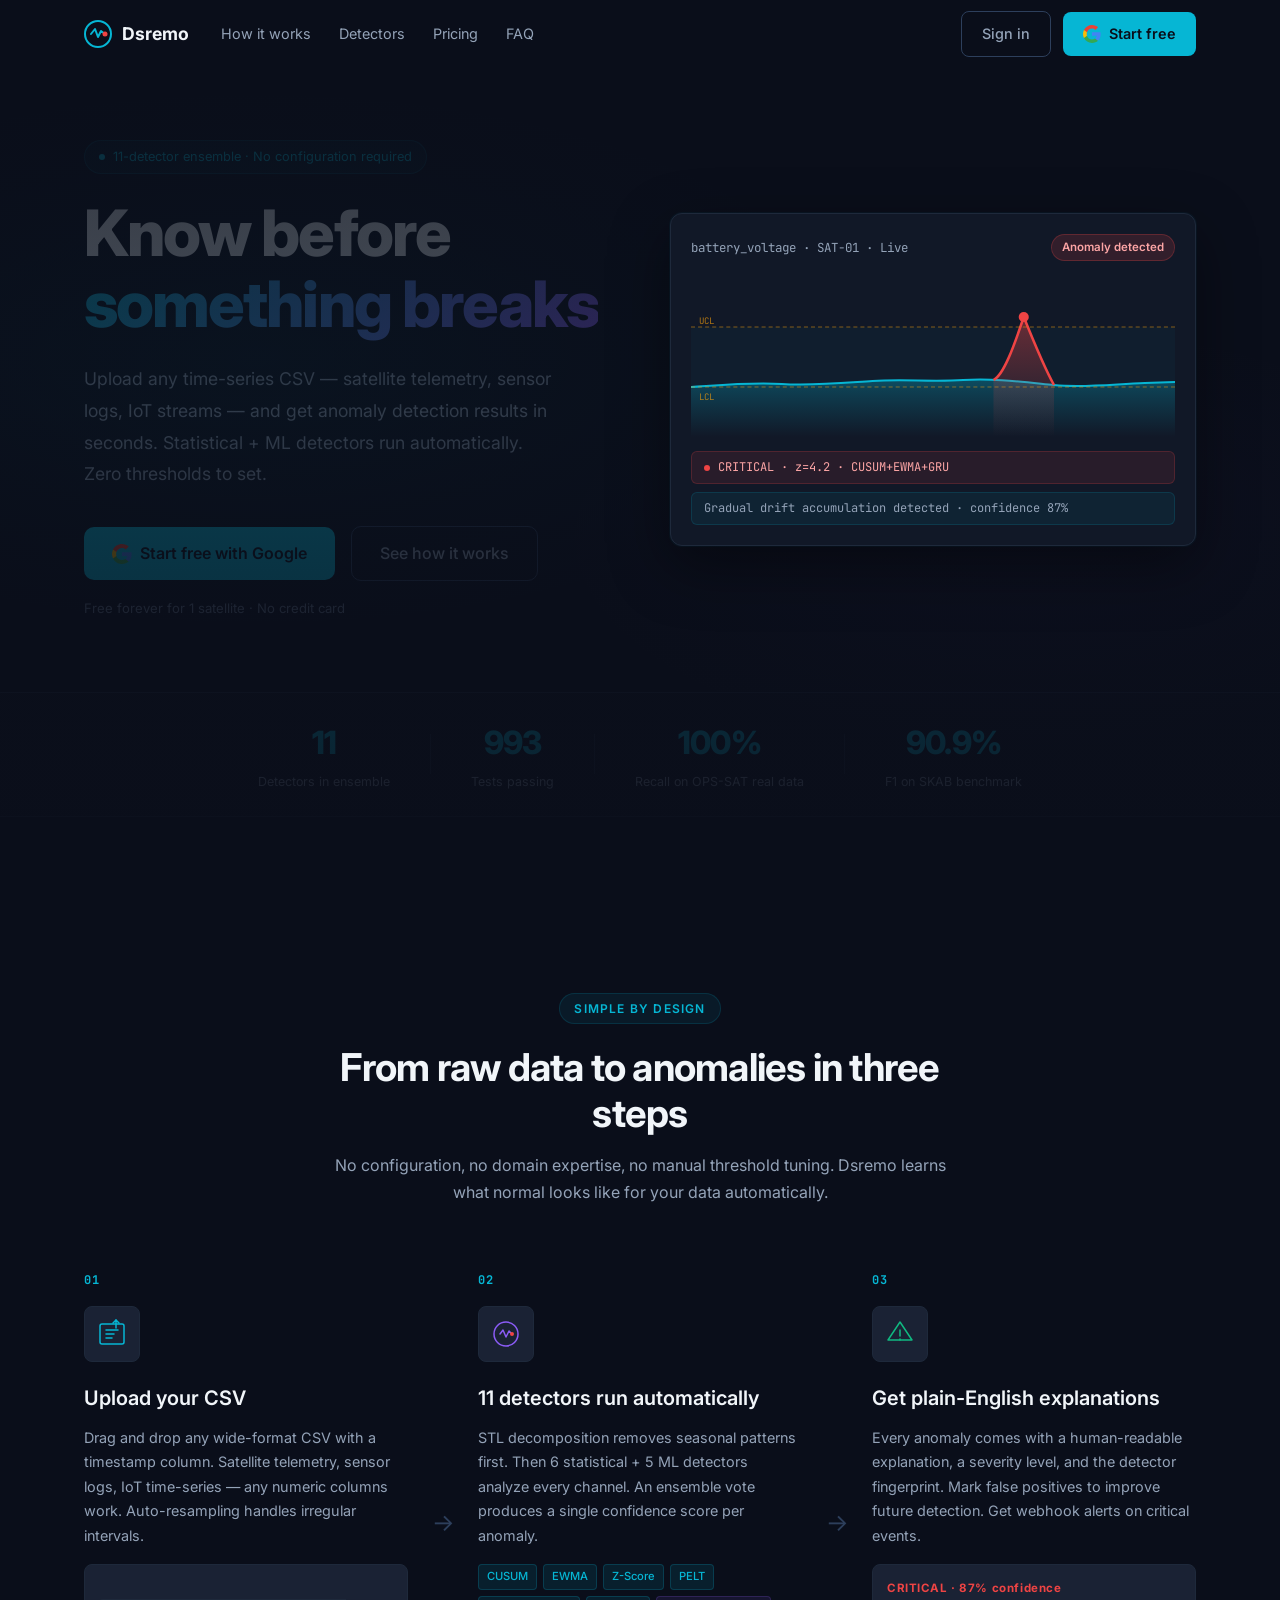
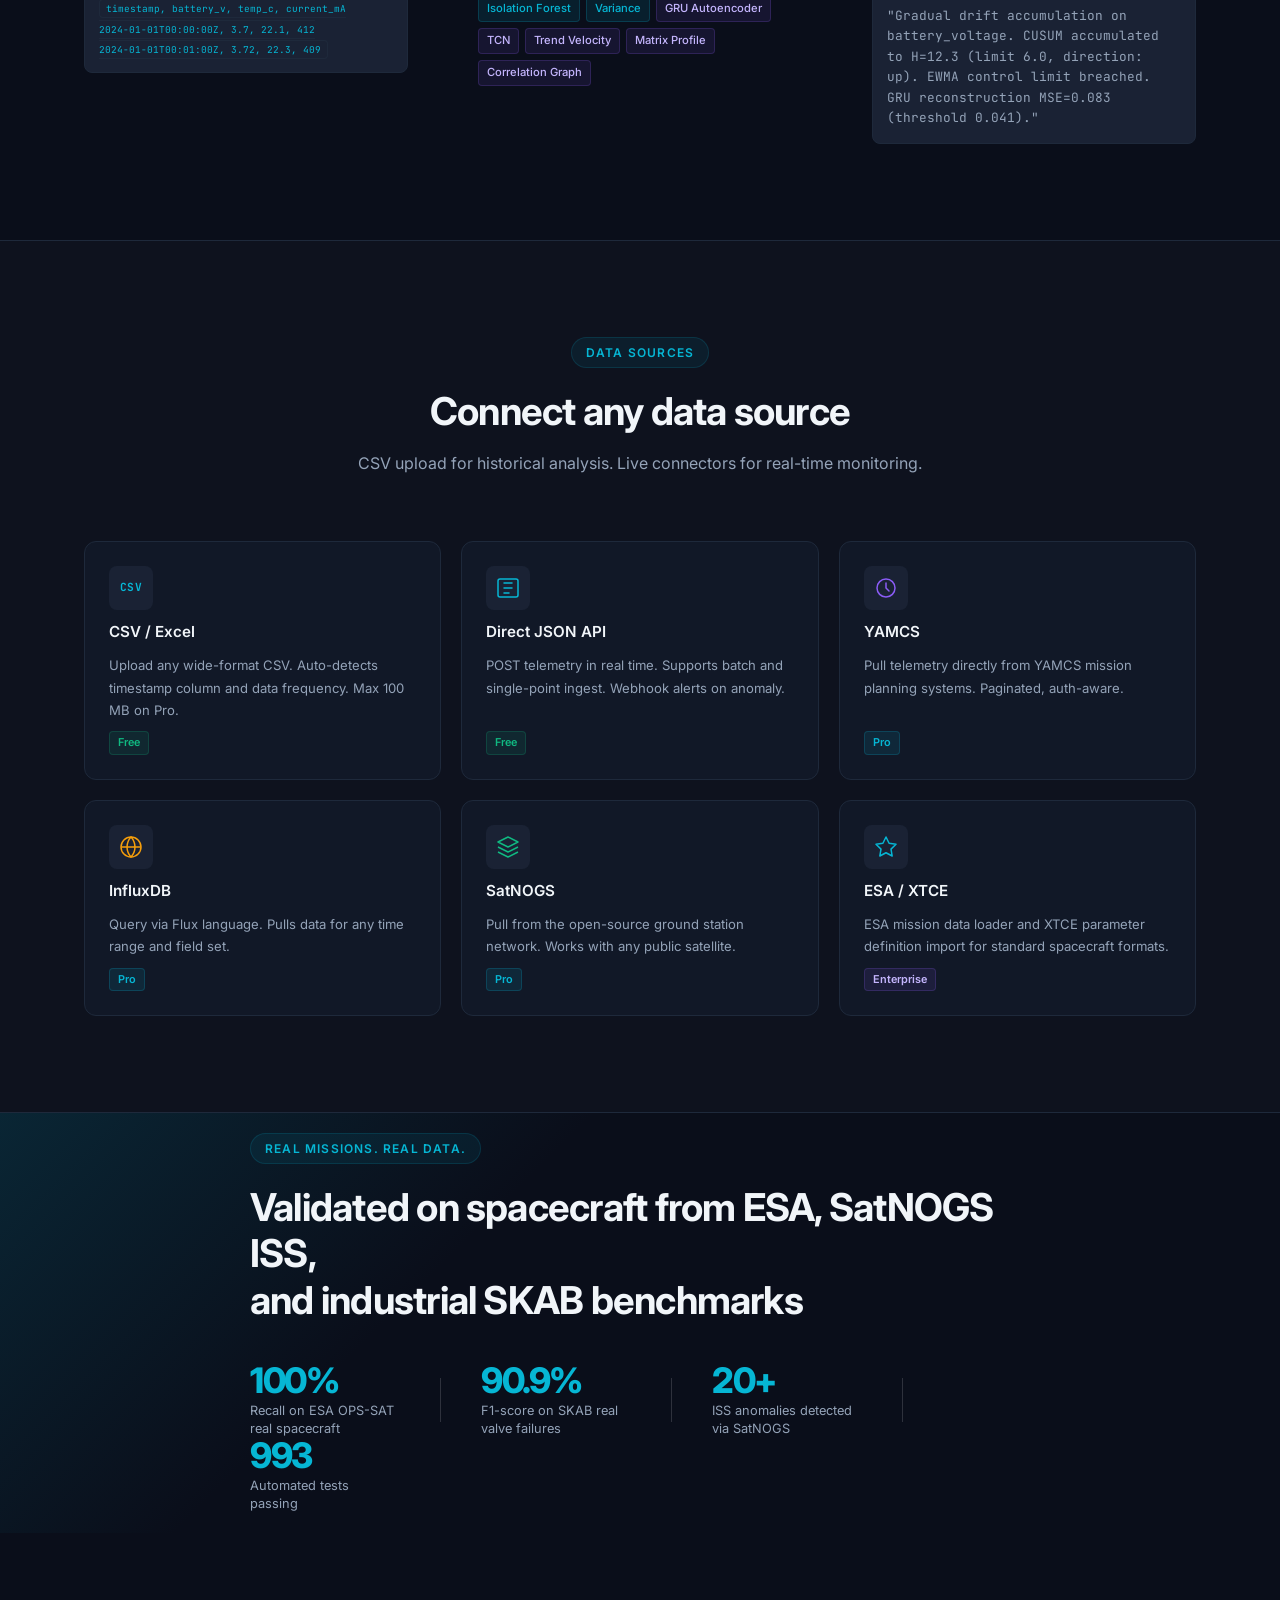
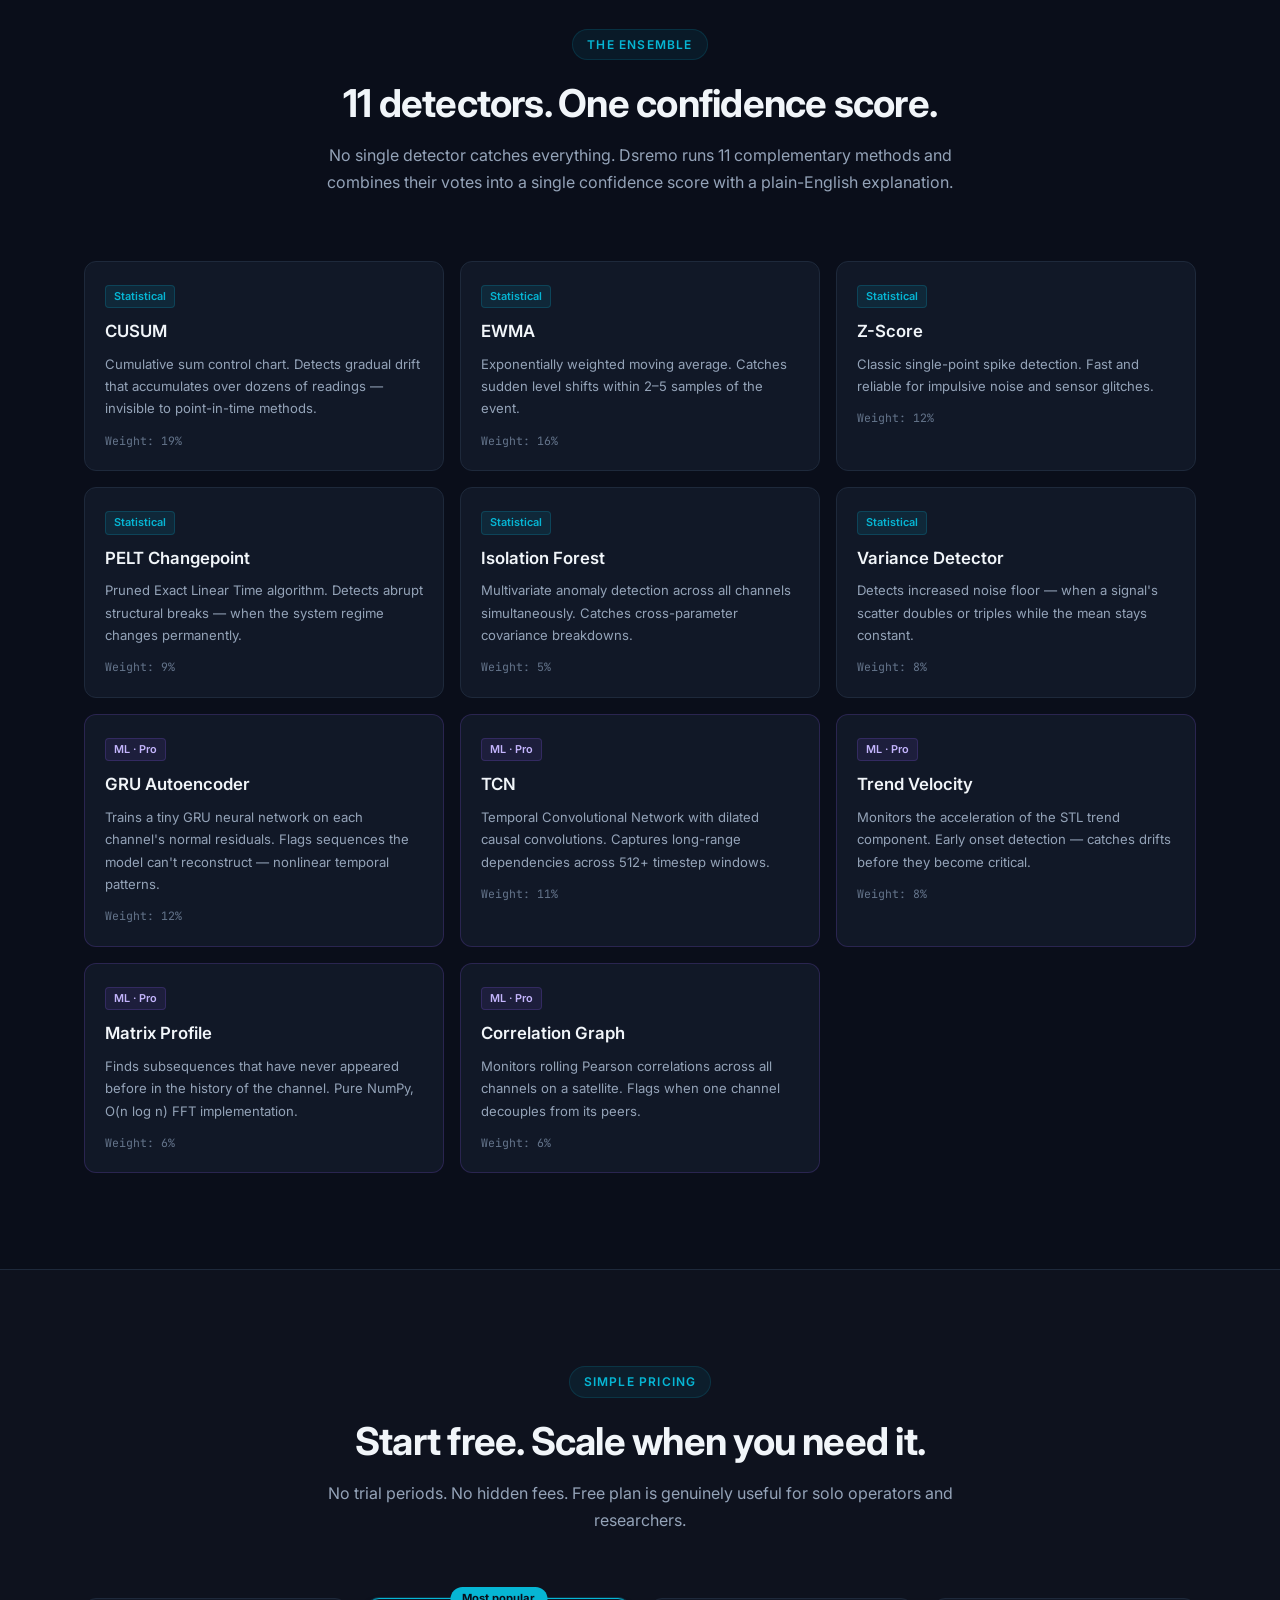
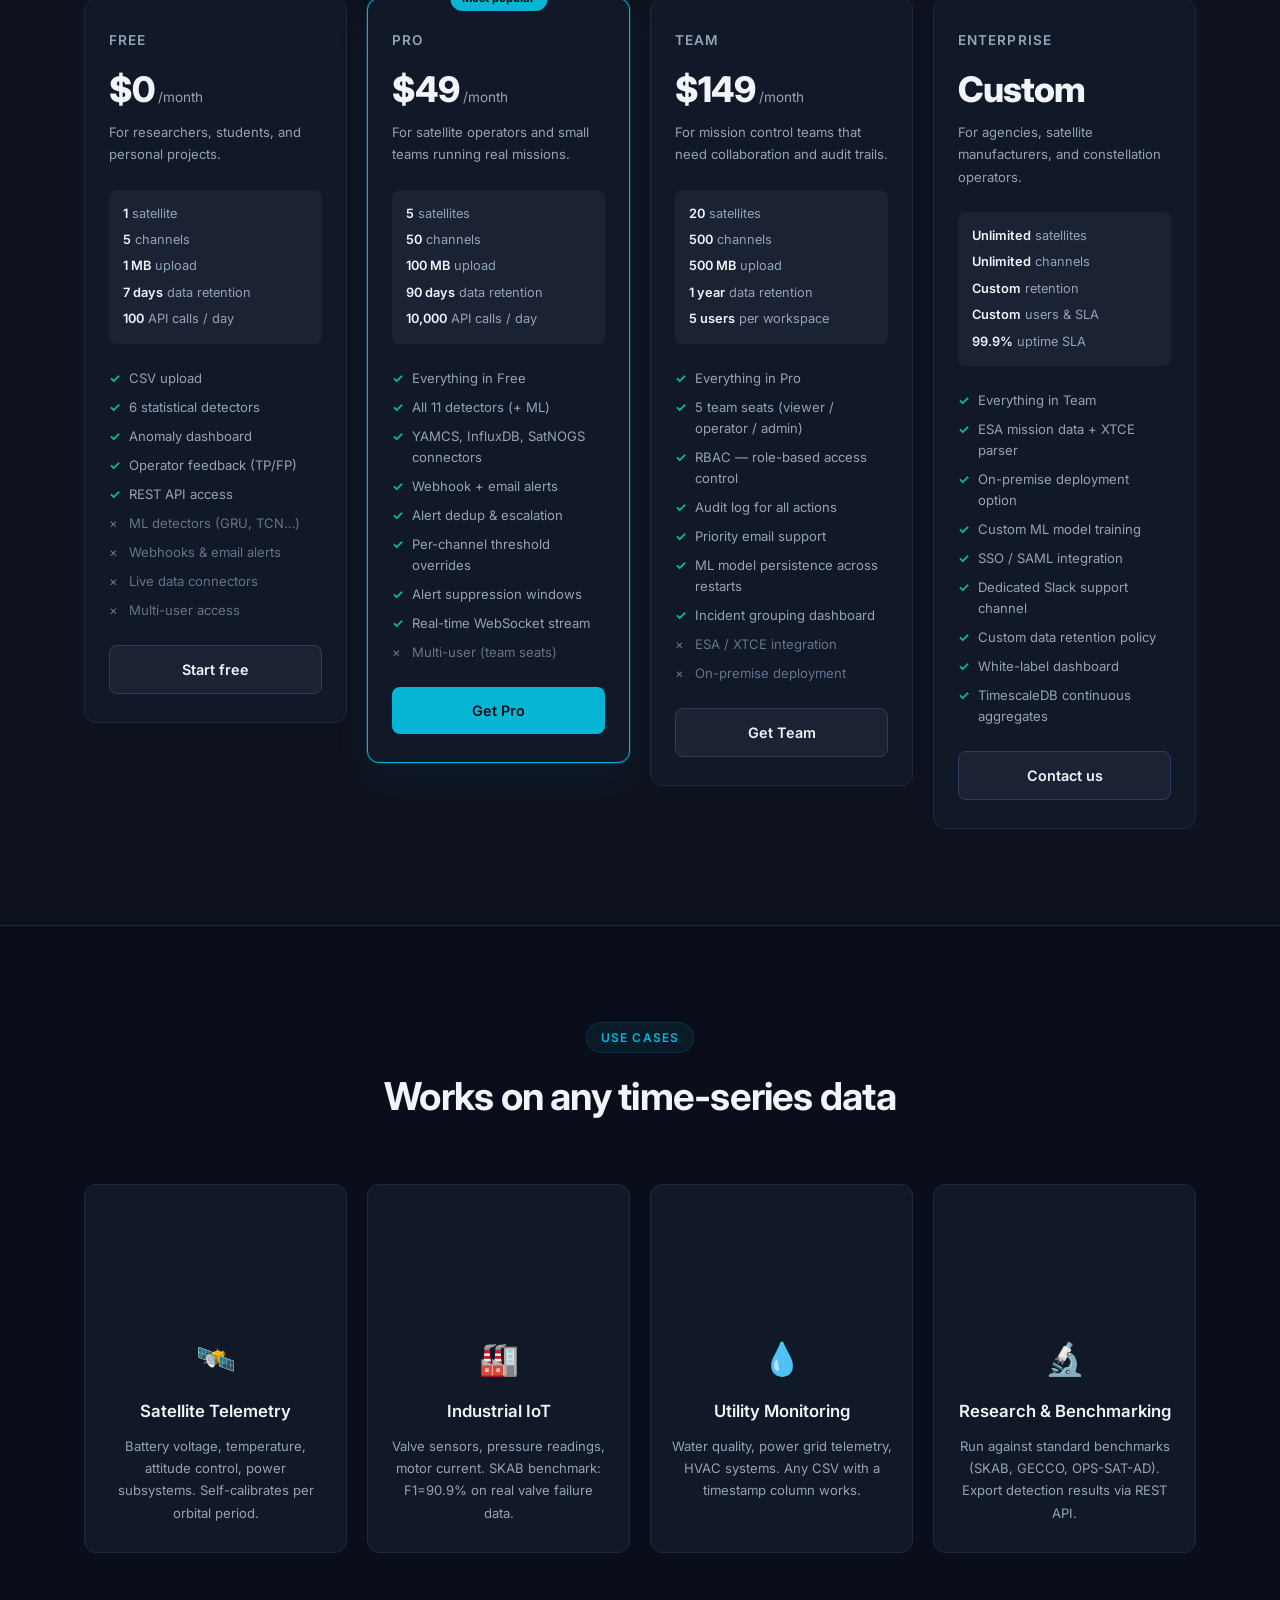
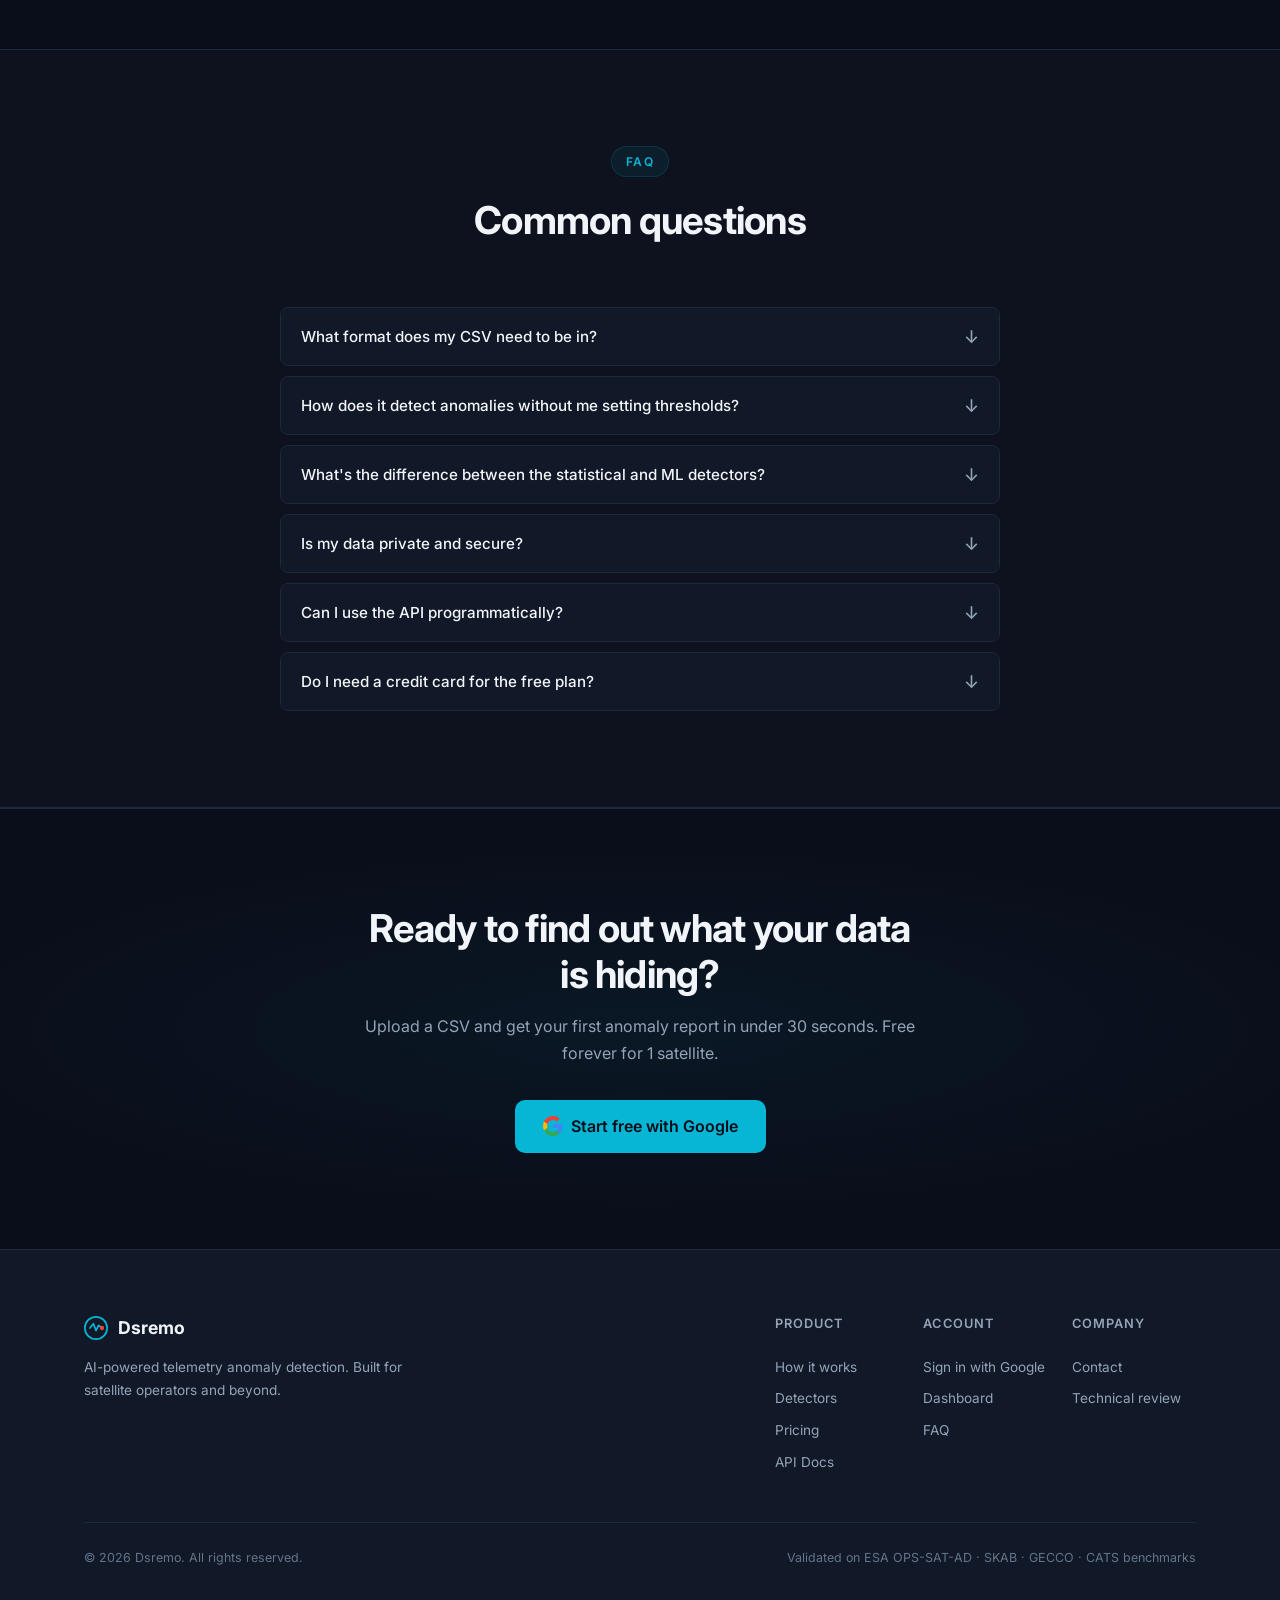
==== commit 2ffe8b2d: "Production deployment: Docker Compose, nginx SSL, deploy script, IAM policy - Fix Dockerfile CMD: se" ====
--- a/landing/index.html
+++ b/landing/index.html
@@ -64,6 +64,7 @@
       <p class="hero-note">Free forever for 1 satellite · No credit card</p>
     </div>
     <div class="hero-visual">
+      <div class="hero-sat-glow"></div>
       <div class="chart-card">
         <div class="chart-header">
           <span class="chart-title">battery_voltage · SAT-01 · Live</span>
@@ -240,6 +241,39 @@
   </div>
 </section>
 
+<!-- ─── Photo Band ────────────────────────────────────────────────────────── -->
+<div class="photo-band">
+  <div class="photo-band-overlay">
+    <div class="container">
+      <div class="photo-band-content">
+        <span class="section-tag">Real missions. Real data.</span>
+        <h2>Validated on spacecraft from ESA, SatNOGS ISS,<br/>and industrial SKAB benchmarks</h2>
+        <div class="photo-band-stats">
+          <div class="pbs">
+            <span class="pbs-n">100%</span>
+            <span class="pbs-l">Recall on ESA OPS-SAT real spacecraft</span>
+          </div>
+          <div class="pbs-div"></div>
+          <div class="pbs">
+            <span class="pbs-n">90.9%</span>
+            <span class="pbs-l">F1-score on SKAB real valve failures</span>
+          </div>
+          <div class="pbs-div"></div>
+          <div class="pbs">
+            <span class="pbs-n">20+</span>
+            <span class="pbs-l">ISS anomalies detected via SatNOGS</span>
+          </div>
+          <div class="pbs-div"></div>
+          <div class="pbs">
+            <span class="pbs-n">993</span>
+            <span class="pbs-l">Automated tests passing</span>
+          </div>
+        </div>
+      </div>
+    </div>
+  </div>
+</div>
+
 <!-- ─── Detectors ─────────────────────────────────────────────────────────── -->
 <section id="detectors" class="section">
   <div class="container">
@@ -455,21 +489,25 @@
     </div>
     <div class="usecases-grid">
       <div class="usecase-card">
+        <div class="usecase-thumb" style="background-image:url('https://images-assets.nasa.gov/image/iss072e352255/iss072e352255~large.jpg')"></div>
         <div class="usecase-icon">🛰️</div>
         <h4>Satellite Telemetry</h4>
         <p>Battery voltage, temperature, attitude control, power subsystems. Self-calibrates per orbital period.</p>
       </div>
       <div class="usecase-card">
+        <div class="usecase-thumb" style="background-image:url('https://images-assets.nasa.gov/image/S83-35764/S83-35764~large.jpg')"></div>
         <div class="usecase-icon">🏭</div>
         <h4>Industrial IoT</h4>
         <p>Valve sensors, pressure readings, motor current. SKAB benchmark: F1=90.9% on real valve failure data.</p>
       </div>
       <div class="usecase-card">
+        <div class="usecase-thumb" style="background-image:url('https://images-assets.nasa.gov/image/2010-3122/2010-3122~large.jpg')"></div>
         <div class="usecase-icon">💧</div>
         <h4>Utility Monitoring</h4>
         <p>Water quality, power grid telemetry, HVAC systems. Any CSV with a timestamp column works.</p>
       </div>
       <div class="usecase-card">
+        <div class="usecase-thumb" style="background-image:url('https://images-assets.nasa.gov/image/PIA24105/PIA24105~large.jpg')"></div>
         <div class="usecase-icon">🔬</div>
         <h4>Research &amp; Benchmarking</h4>
         <p>Run against standard benchmarks (SKAB, GECCO, OPS-SAT-AD). Export detection results via REST API.</p>
--- a/landing/style.css
+++ b/landing/style.css
@@ -166,8 +166,10 @@
   position: absolute;
   inset: 0;
   background:
-    radial-gradient(ellipse 80% 50% at 20% 40%, rgba(6,182,212,0.06) 0%, transparent 60%),
-    radial-gradient(ellipse 60% 40% at 80% 60%, rgba(139,92,246,0.05) 0%, transparent 60%);
+    linear-gradient(to bottom, rgba(10,14,26,0.87) 0%, rgba(10,14,26,0.70) 45%, rgba(10,14,26,0.93) 100%),
+    radial-gradient(ellipse 80% 50% at 20% 40%, rgba(6,182,212,0.10) 0%, transparent 60%),
+    radial-gradient(ellipse 60% 40% at 80% 60%, rgba(139,92,246,0.08) 0%, transparent 60%),
+    url('https://images-assets.nasa.gov/image/PIA18156/PIA18156~large.jpg') center 30% / cover no-repeat;
   pointer-events: none;
 }
 
@@ -289,6 +291,25 @@
   flex-shrink: 0;
   animation: pulse 1.5s infinite;
 }
+
+/* Hero satellite decoration */
+.hero-visual {
+  position: relative;
+}
+.hero-sat-glow {
+  position: absolute;
+  top: -60px;
+  right: -80px;
+  width: 400px;
+  height: 400px;
+  background: url('https://images-assets.nasa.gov/image/PIA24105/PIA24105~large.jpg') center / cover no-repeat;
+  border-radius: 50%;
+  opacity: 0.12;
+  filter: blur(3px);
+  pointer-events: none;
+  z-index: 0;
+}
+.chart-card { position: relative; z-index: 1; }
 
 /* Hero stats */
 .hero-stats {
@@ -593,6 +614,68 @@
 .usecase-card h4 { margin-bottom: 10px; }
 .usecase-card p  { font-size: 0.82rem; }
 
+/* ─── Photo Band ─────────────────────────────────────────────────────────── */
+
+.photo-band {
+  position: relative;
+  min-height: 420px;
+  overflow: hidden;
+  background:
+    url('https://images-assets.nasa.gov/image/PIA25137/PIA25137~large.jpg') center 40% / cover no-repeat;
+}
+.photo-band-overlay {
+  position: absolute;
+  inset: 0;
+  background: linear-gradient(135deg,
+    rgba(6,182,212,0.14) 0%,
+    rgba(10,14,26,0.78) 35%,
+    rgba(10,14,26,0.88) 100%
+  );
+  display: flex;
+  align-items: center;
+  padding: 72px 0;
+}
+.photo-band-content { max-width: 780px; }
+.photo-band-content .section-tag { display: inline-block; margin-bottom: 20px; }
+.photo-band-content h2 { margin-bottom: 40px; }
+.photo-band-stats {
+  display: flex;
+  align-items: center;
+  gap: 0;
+  flex-wrap: wrap;
+}
+.pbs {
+  display: flex;
+  flex-direction: column;
+  gap: 4px;
+  padding-right: 40px;
+}
+.pbs-n { font-size: 2.2rem; font-weight: 800; color: var(--cyan); letter-spacing: -0.04em; line-height: 1; }
+.pbs-l { font-size: 0.8rem; color: var(--text-muted); max-width: 150px; line-height: 1.4; }
+.pbs-div { width: 1px; height: 44px; background: rgba(255,255,255,0.15); margin-right: 40px; flex-shrink: 0; }
+
+/* ─── Use case photo thumbnails ──────────────────────────────────────────── */
+
+.usecase-thumb {
+  width: calc(100% + 40px);
+  height: 130px;
+  margin: -28px -20px 18px;
+  background-size: cover;
+  background-position: center;
+  border-radius: var(--radius) var(--radius) 0 0;
+  position: relative;
+}
+.usecase-thumb::after {
+  content: '';
+  position: absolute;
+  bottom: 0;
+  left: 0;
+  right: 0;
+  height: 60%;
+  background: linear-gradient(to bottom, transparent, var(--surface));
+  border-radius: 0;
+}
+
 /* ─── FAQ ────────────────────────────────────────────────────────────────── */
 
 .faq-list { max-width: 720px; margin: 0 auto; display: flex; flex-direction: column; gap: 2px; }
@@ -682,6 +765,12 @@
   .detectors-grid { grid-template-columns: repeat(2, 1fr); }
   .usecases-grid { grid-template-columns: repeat(2, 1fr); }
   .sources-grid { grid-template-columns: repeat(2, 1fr); }
+}
+
+@media (max-width: 1024px) {
+  .photo-band-stats { gap: 0; flex-wrap: wrap; }
+  .pbs { padding-right: 32px; }
+  .pbs-div { margin-right: 32px; }
 }
 
 @media (max-width: 768px) {
@@ -698,4 +787,9 @@
   .nav-links { display: none; }
   .footer-inner { grid-template-columns: 1fr; gap: 32px; }
   .footer-bottom { flex-direction: column; gap: 8px; text-align: center; }
-}
+  .photo-band { min-height: 360px; background-attachment: scroll; }
+  .pbs-div { display: none; }
+  .pbs { padding-right: 0; width: 50%; padding-bottom: 24px; }
+  .photo-band-stats { flex-wrap: wrap; }
+  .usecase-thumb { height: 110px; }
+}
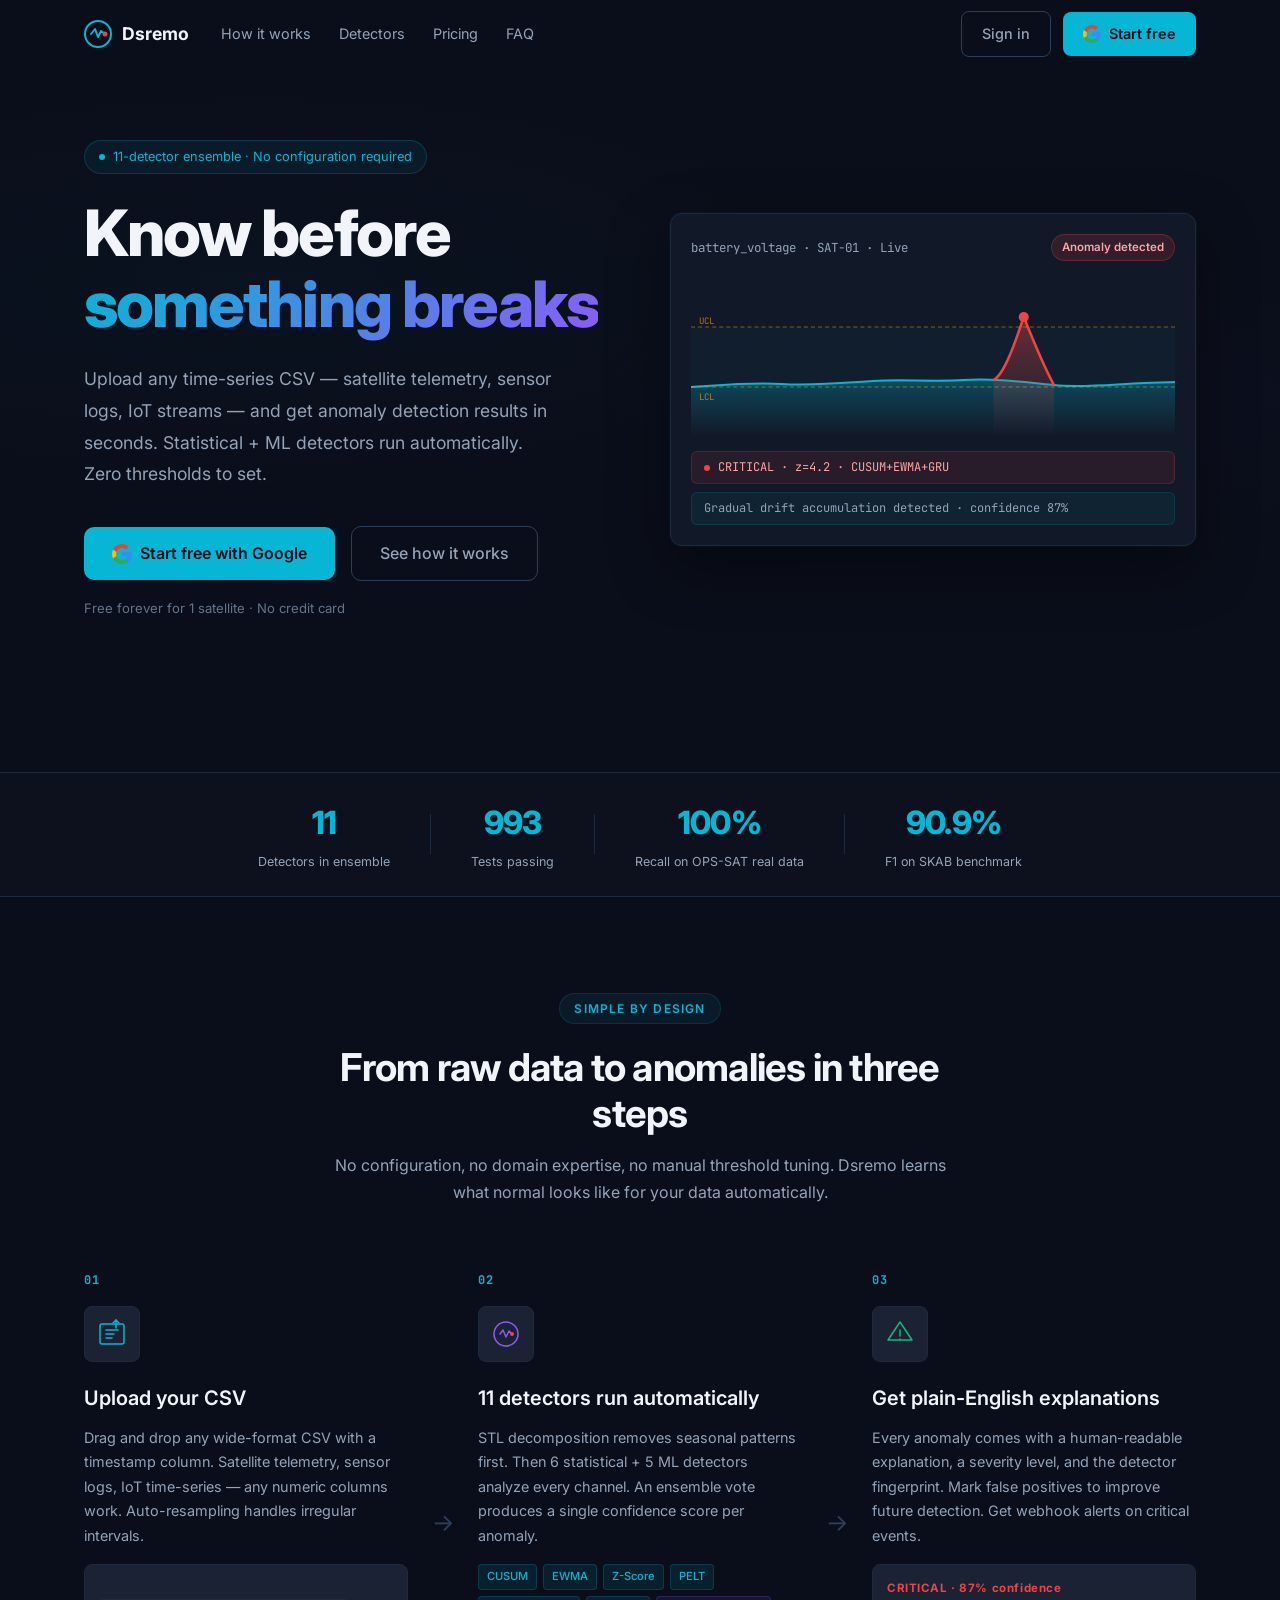
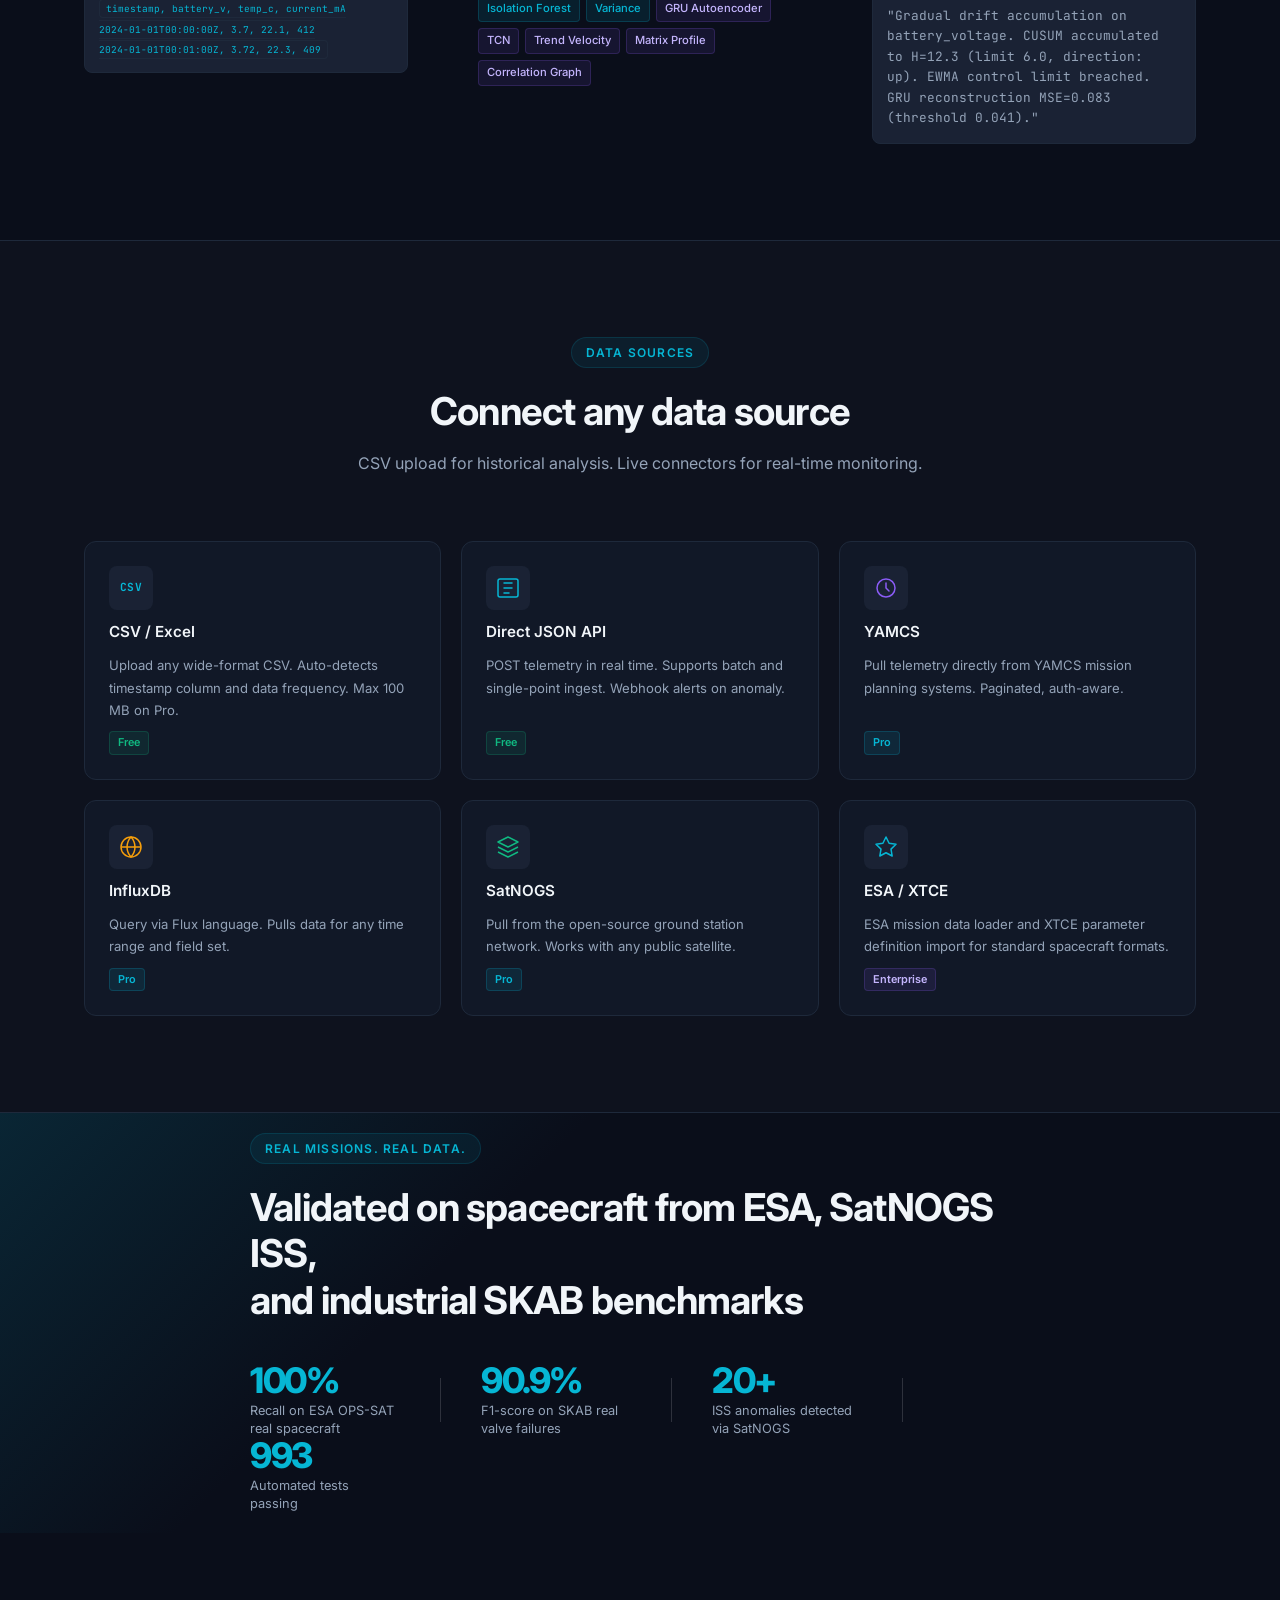
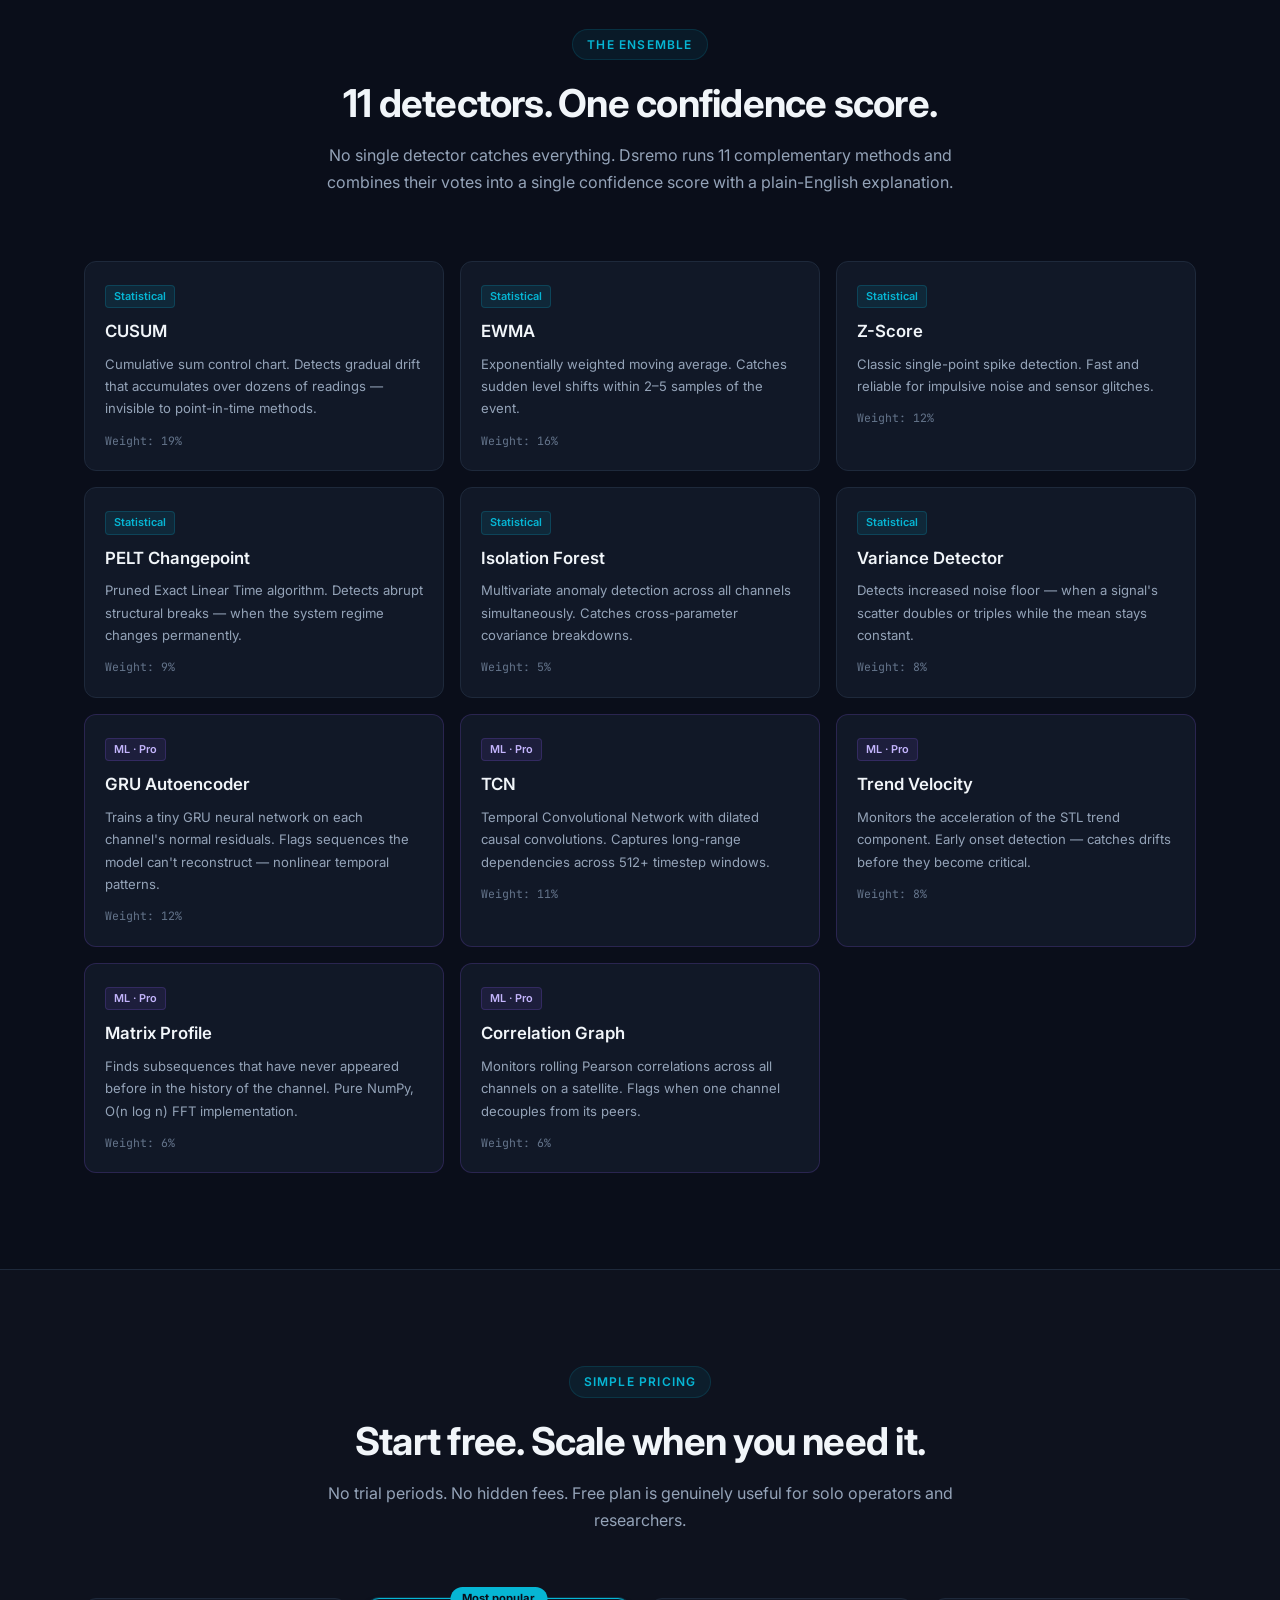
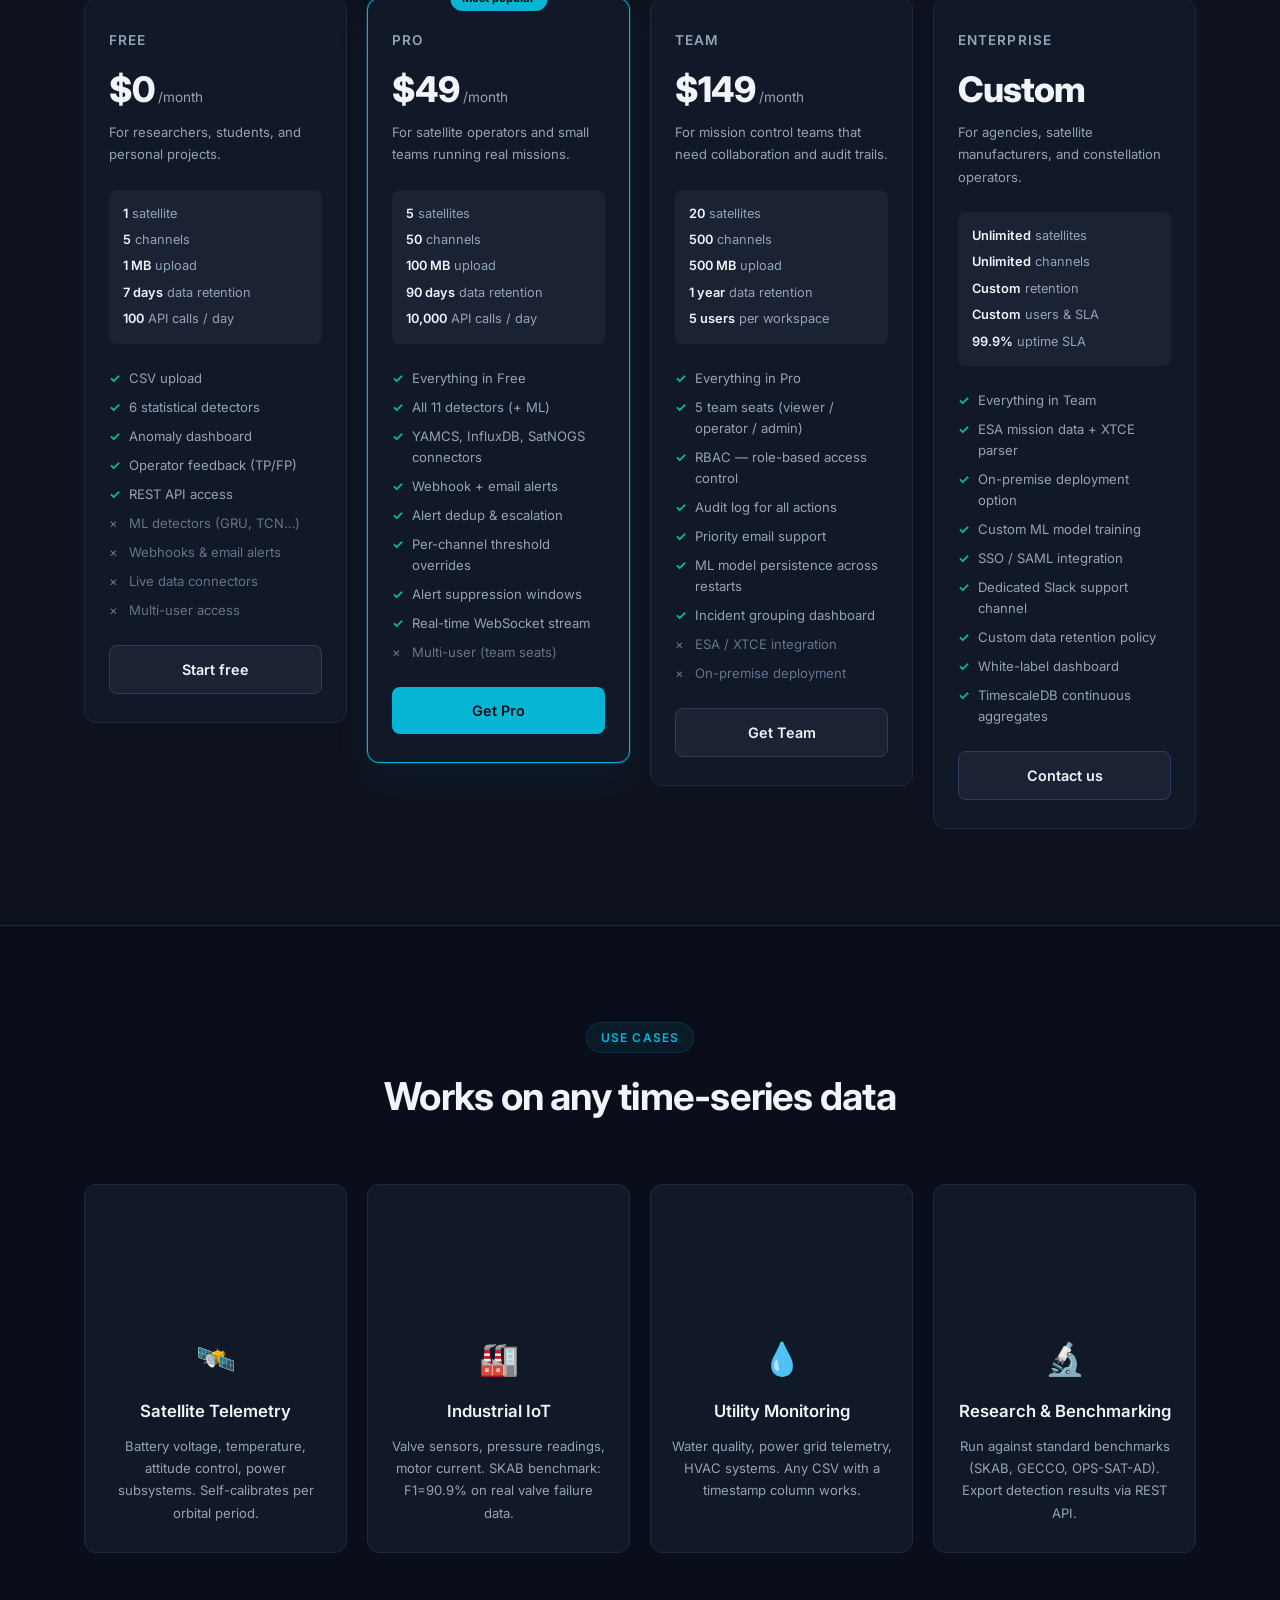
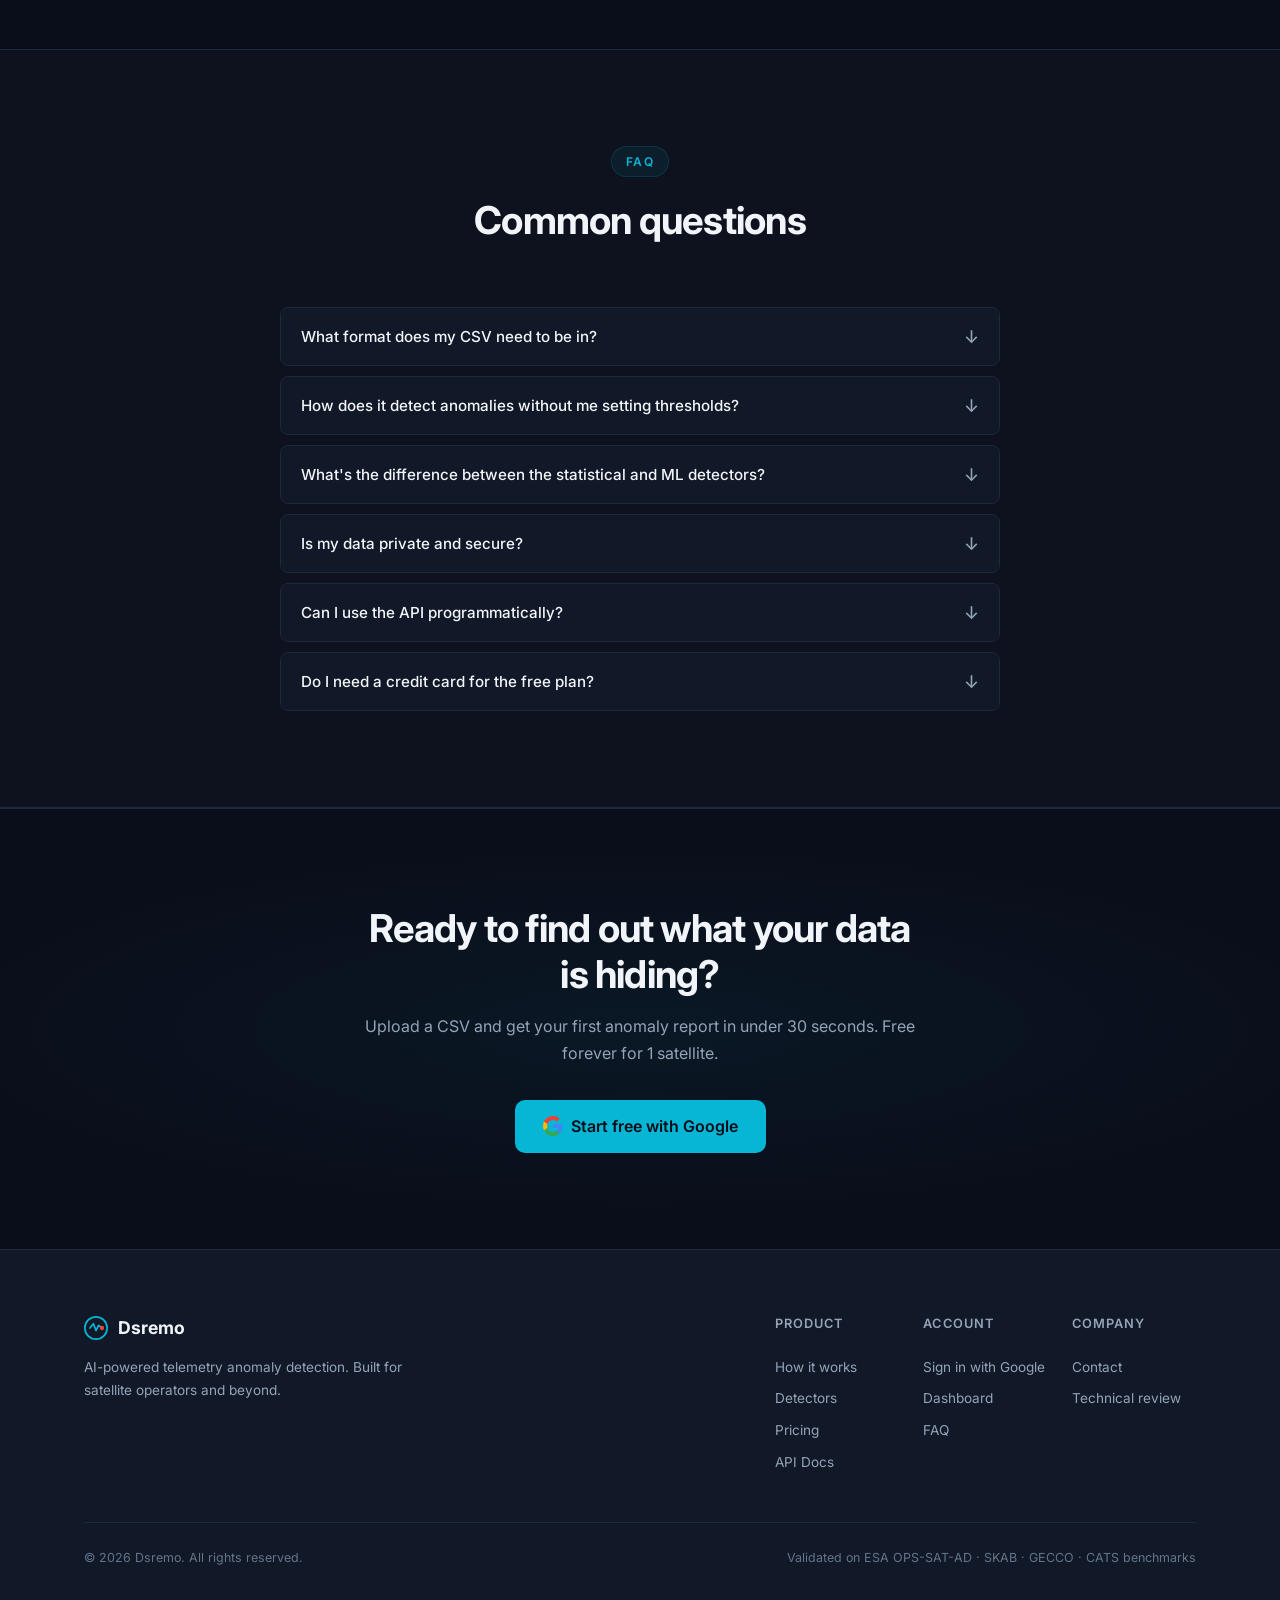
==== commit 9dd0cef7: "fix: move hero stats outside overlay + fix fake-clickable cards - Move .hero-stats outside <section " ====
--- a/landing/index.html
+++ b/landing/index.html
@@ -9,6 +9,8 @@
   <link rel="preconnect" href="https://fonts.gstatic.com" crossorigin />
   <link href="https://fonts.googleapis.com/css2?family=Inter:wght@300;400;500;600;700;800&family=JetBrains+Mono:wght@400;500&display=swap" rel="stylesheet" />
   <link rel="stylesheet" href="style.css" />
+  <!-- Google AdSense -->
+  <script async src="https://pagead2.googlesyndication.com/pagead/js/adsbygoogle.js?client=ca-pub-2513872416399349" crossorigin="anonymous"></script>
 </head>
 <body>
 
@@ -111,17 +113,17 @@
       </div>
     </div>
   </div>
-
-  <div class="hero-stats">
-    <div class="stat"><span class="stat-n">11</span><span class="stat-l">Detectors in ensemble</span></div>
-    <div class="stat-div"></div>
-    <div class="stat"><span class="stat-n">993</span><span class="stat-l">Tests passing</span></div>
-    <div class="stat-div"></div>
-    <div class="stat"><span class="stat-n">100%</span><span class="stat-l">Recall on OPS-SAT real data</span></div>
-    <div class="stat-div"></div>
-    <div class="stat"><span class="stat-n">90.9%</span><span class="stat-l">F1 on SKAB benchmark</span></div>
-  </div>
-</section>
+</section>
+
+<div class="hero-stats">
+  <div class="stat"><span class="stat-n">11</span><span class="stat-l">Detectors in ensemble</span></div>
+  <div class="stat-div"></div>
+  <div class="stat"><span class="stat-n">993</span><span class="stat-l">Tests passing</span></div>
+  <div class="stat-div"></div>
+  <div class="stat"><span class="stat-n">100%</span><span class="stat-l">Recall on OPS-SAT real data</span></div>
+  <div class="stat-div"></div>
+  <div class="stat"><span class="stat-n">90.9%</span><span class="stat-l">F1 on SKAB benchmark</span></div>
+</div>
 
 <!-- ─── How it works ──────────────────────────────────────────────────────── -->
 <section id="how-it-works" class="section">
@@ -191,52 +193,52 @@
       <p>CSV upload for historical analysis. Live connectors for real-time monitoring.</p>
     </div>
     <div class="sources-grid">
-      <div class="source-card">
+      <a href="#pricing" class="source-card">
         <div class="source-icon csv-icon">CSV</div>
         <h4>CSV / Excel</h4>
         <p>Upload any wide-format CSV. Auto-detects timestamp column and data frequency. Max 100 MB on Pro.</p>
         <span class="source-badge free">Free</span>
-      </div>
-      <div class="source-card">
+      </a>
+      <a href="#pricing" class="source-card">
         <div class="source-icon">
           <svg width="24" height="24" viewBox="0 0 24 24" fill="none"><rect x="2" y="3" width="20" height="18" rx="2" stroke="#06b6d4" stroke-width="1.5"/><path d="M8 7h8M8 12h8M8 17h5" stroke="#06b6d4" stroke-width="1.5" stroke-linecap="round"/></svg>
         </div>
         <h4>Direct JSON API</h4>
         <p>POST telemetry in real time. Supports batch and single-point ingest. Webhook alerts on anomaly.</p>
         <span class="source-badge free">Free</span>
-      </div>
-      <div class="source-card">
+      </a>
+      <a href="#pricing" class="source-card">
         <div class="source-icon">
           <svg width="24" height="24" viewBox="0 0 24 24" fill="none"><circle cx="12" cy="12" r="9" stroke="#8b5cf6" stroke-width="1.5"/><path d="M12 7v5l3 3" stroke="#8b5cf6" stroke-width="1.5" stroke-linecap="round"/></svg>
         </div>
         <h4>YAMCS</h4>
         <p>Pull telemetry directly from YAMCS mission planning systems. Paginated, auth-aware.</p>
         <span class="source-badge pro">Pro</span>
-      </div>
-      <div class="source-card">
+      </a>
+      <a href="#pricing" class="source-card">
         <div class="source-icon">
           <svg width="24" height="24" viewBox="0 0 24 24" fill="none"><path d="M12 2C6.48 2 2 6.48 2 12s4.48 10 10 10 10-4.48 10-10S17.52 2 12 2z" stroke="#f59e0b" stroke-width="1.5"/><path d="M2 12h20M12 2a15.3 15.3 0 0 1 4 10 15.3 15.3 0 0 1-4 10 15.3 15.3 0 0 1-4-10 15.3 15.3 0 0 1 4-10z" stroke="#f59e0b" stroke-width="1.5"/></svg>
         </div>
         <h4>InfluxDB</h4>
         <p>Query via Flux language. Pulls data for any time range and field set.</p>
         <span class="source-badge pro">Pro</span>
-      </div>
-      <div class="source-card">
+      </a>
+      <a href="#pricing" class="source-card">
         <div class="source-icon">
           <svg width="24" height="24" viewBox="0 0 24 24" fill="none"><path d="M12 2L2 7l10 5 10-5-10-5z" stroke="#10b981" stroke-width="1.5" stroke-linejoin="round"/><path d="M2 17l10 5 10-5M2 12l10 5 10-5" stroke="#10b981" stroke-width="1.5" stroke-linejoin="round"/></svg>
         </div>
         <h4>SatNOGS</h4>
         <p>Pull from the open-source ground station network. Works with any public satellite.</p>
         <span class="source-badge pro">Pro</span>
-      </div>
-      <div class="source-card">
+      </a>
+      <a href="#pricing" class="source-card">
         <div class="source-icon">
           <svg width="24" height="24" viewBox="0 0 24 24" fill="none"><path d="M12 2l3.09 6.26L22 9.27l-5 4.87 1.18 6.88L12 17.77l-6.18 3.25L7 14.14 2 9.27l6.91-1.01L12 2z" stroke="#06b6d4" stroke-width="1.5" stroke-linejoin="round"/></svg>
         </div>
         <h4>ESA / XTCE</h4>
         <p>ESA mission data loader and XTCE parameter definition import for standard spacecraft formats.</p>
         <span class="source-badge enterprise">Enterprise</span>
-      </div>
+      </a>
     </div>
   </div>
 </section>
@@ -319,36 +321,36 @@
         <p>Detects increased noise floor — when a signal's scatter doubles or triples while the mean stays constant.</p>
         <div class="detector-weight">Weight: 8%</div>
       </div>
-      <div class="detector-card pro-detector">
+      <a href="#pricing" class="detector-card pro-detector">
         <div class="detector-badge ml-badge">ML · Pro</div>
         <h4>GRU Autoencoder</h4>
         <p>Trains a tiny GRU neural network on each channel's normal residuals. Flags sequences the model can't reconstruct — nonlinear temporal patterns.</p>
         <div class="detector-weight">Weight: 12%</div>
-      </div>
-      <div class="detector-card pro-detector">
+      </a>
+      <a href="#pricing" class="detector-card pro-detector">
         <div class="detector-badge ml-badge">ML · Pro</div>
         <h4>TCN</h4>
         <p>Temporal Convolutional Network with dilated causal convolutions. Captures long-range dependencies across 512+ timestep windows.</p>
         <div class="detector-weight">Weight: 11%</div>
-      </div>
-      <div class="detector-card pro-detector">
+      </a>
+      <a href="#pricing" class="detector-card pro-detector">
         <div class="detector-badge ml-badge">ML · Pro</div>
         <h4>Trend Velocity</h4>
         <p>Monitors the acceleration of the STL trend component. Early onset detection — catches drifts before they become critical.</p>
         <div class="detector-weight">Weight: 8%</div>
-      </div>
-      <div class="detector-card pro-detector">
+      </a>
+      <a href="#pricing" class="detector-card pro-detector">
         <div class="detector-badge ml-badge">ML · Pro</div>
         <h4>Matrix Profile</h4>
         <p>Finds subsequences that have never appeared before in the history of the channel. Pure NumPy, O(n log n) FFT implementation.</p>
         <div class="detector-weight">Weight: 6%</div>
-      </div>
-      <div class="detector-card pro-detector">
+      </a>
+      <a href="#pricing" class="detector-card pro-detector">
         <div class="detector-badge ml-badge">ML · Pro</div>
         <h4>Correlation Graph</h4>
         <p>Monitors rolling Pearson correlations across all channels on a satellite. Flags when one channel decouples from its peers.</p>
         <div class="detector-weight">Weight: 6%</div>
-      </div>
+      </a>
     </div>
   </div>
 </section>
@@ -488,30 +490,30 @@
       <h2>Works on any time-series data</h2>
     </div>
     <div class="usecases-grid">
-      <div class="usecase-card">
+      <a href="/api/v1/auth/google" class="usecase-card">
         <div class="usecase-thumb" style="background-image:url('https://images-assets.nasa.gov/image/iss072e352255/iss072e352255~large.jpg')"></div>
         <div class="usecase-icon">🛰️</div>
         <h4>Satellite Telemetry</h4>
         <p>Battery voltage, temperature, attitude control, power subsystems. Self-calibrates per orbital period.</p>
-      </div>
-      <div class="usecase-card">
+      </a>
+      <a href="/api/v1/auth/google" class="usecase-card">
         <div class="usecase-thumb" style="background-image:url('https://images-assets.nasa.gov/image/S83-35764/S83-35764~large.jpg')"></div>
         <div class="usecase-icon">🏭</div>
         <h4>Industrial IoT</h4>
         <p>Valve sensors, pressure readings, motor current. SKAB benchmark: F1=90.9% on real valve failure data.</p>
-      </div>
-      <div class="usecase-card">
+      </a>
+      <a href="/api/v1/auth/google" class="usecase-card">
         <div class="usecase-thumb" style="background-image:url('https://images-assets.nasa.gov/image/2010-3122/2010-3122~large.jpg')"></div>
         <div class="usecase-icon">💧</div>
         <h4>Utility Monitoring</h4>
         <p>Water quality, power grid telemetry, HVAC systems. Any CSV with a timestamp column works.</p>
-      </div>
-      <div class="usecase-card">
+      </a>
+      <a href="/api/v1/auth/google" class="usecase-card">
         <div class="usecase-thumb" style="background-image:url('https://images-assets.nasa.gov/image/PIA24105/PIA24105~large.jpg')"></div>
         <div class="usecase-icon">🔬</div>
         <h4>Research &amp; Benchmarking</h4>
         <p>Run against standard benchmarks (SKAB, GECCO, OPS-SAT-AD). Export detection results via REST API.</p>
-      </div>
+      </a>
     </div>
   </div>
 </section>
--- a/landing/style.css
+++ b/landing/style.css
@@ -165,6 +165,7 @@
 .hero-bg {
   position: absolute;
   inset: 0;
+  z-index: 0;
   background:
     linear-gradient(to bottom, rgba(10,14,26,0.87) 0%, rgba(10,14,26,0.70) 45%, rgba(10,14,26,0.93) 100%),
     radial-gradient(ellipse 80% 50% at 20% 40%, rgba(6,182,212,0.10) 0%, transparent 60%),
@@ -178,6 +179,8 @@
   grid-template-columns: 1fr 1fr;
   gap: 60px;
   align-items: center;
+  position: relative;
+  z-index: 1;
 }
 
 .hero-badge {
@@ -449,9 +452,12 @@
   display: flex;
   flex-direction: column;
   gap: 10px;
-  transition: border-color var(--transition), transform var(--transition);
-}
-.source-card:hover { border-color: var(--border2); transform: translateY(-2px); }
+  transition: border-color var(--transition), box-shadow var(--transition);
+  text-decoration: none;
+  color: inherit;
+  cursor: pointer;
+}
+.source-card:hover { border-color: var(--cyan-dim); box-shadow: 0 4px 20px rgba(6,182,212,0.08); }
 .source-icon {
   width: 44px;
   height: 44px;
@@ -494,11 +500,16 @@
   border: 1px solid var(--border);
   border-radius: var(--radius);
   padding: 20px;
-  transition: border-color var(--transition), transform var(--transition);
-}
-.detector-card:hover { border-color: var(--border2); transform: translateY(-2px); }
-.pro-detector { border-color: rgba(139,92,246,0.2); }
-.pro-detector:hover { border-color: rgba(139,92,246,0.4); }
+  text-decoration: none;
+  color: inherit;
+  display: block;
+}
+.pro-detector {
+  border-color: rgba(139,92,246,0.2);
+  transition: border-color var(--transition), box-shadow var(--transition);
+  cursor: pointer;
+}
+.pro-detector:hover { border-color: rgba(139,92,246,0.5); box-shadow: 0 4px 20px rgba(139,92,246,0.1); }
 .detector-badge {
   display: inline-block;
   font-size: 0.68rem;
@@ -607,9 +618,13 @@
   border-radius: var(--radius);
   padding: 28px 20px;
   text-align: center;
-  transition: border-color var(--transition), transform var(--transition);
-}
-.usecase-card:hover { border-color: var(--border2); transform: translateY(-2px); }
+  transition: border-color var(--transition), box-shadow var(--transition);
+  text-decoration: none;
+  color: inherit;
+  display: block;
+  cursor: pointer;
+}
+.usecase-card:hover { border-color: var(--cyan-dim); box-shadow: 0 4px 20px rgba(6,182,212,0.08); }
 .usecase-icon { font-size: 2rem; margin-bottom: 14px; }
 .usecase-card h4 { margin-bottom: 10px; }
 .usecase-card p  { font-size: 0.82rem; }
@@ -793,3 +808,30 @@
   .photo-band-stats { flex-wrap: wrap; }
   .usecase-thumb { height: 110px; }
 }
+
+@media (max-width: 768px) {
+  /* Hero — reduce giant top padding, boost text contrast */
+  .hero { padding: 90px 0 60px; }
+  .hero h1 { font-size: clamp(2.2rem, 8vw, 3rem); color: #ffffff; }
+  .hero-badge { color: #22d3ee; background: rgba(6,182,212,0.12); border-color: rgba(6,182,212,0.3); }
+  .hero-sub { font-size: 1rem; max-width: 100%; }
+  .hero-actions { flex-direction: column; align-items: stretch; }
+  .hero-actions a { text-align: center; }
+
+  /* Section tags — brighter on mobile */
+  .section-tag { color: #22d3ee; background: rgba(6,182,212,0.12); border-color: rgba(6,182,212,0.3); }
+
+  /* Steps — more breathing room */
+  .step { padding: 28px 20px; }
+
+  /* Stats row — 2 columns, reduce gap */
+  .hero-stats { display: grid; grid-template-columns: 1fr 1fr; margin-top: 32px; }
+  .stat-div { display: none; }
+  .stat { padding: 16px 12px; }
+
+  /* Pricing cards — full width padding */
+  .pricing-card { padding: 28px 20px; }
+
+  /* Section spacing — tighter on mobile */
+  .section { padding: 60px 0; }
+}
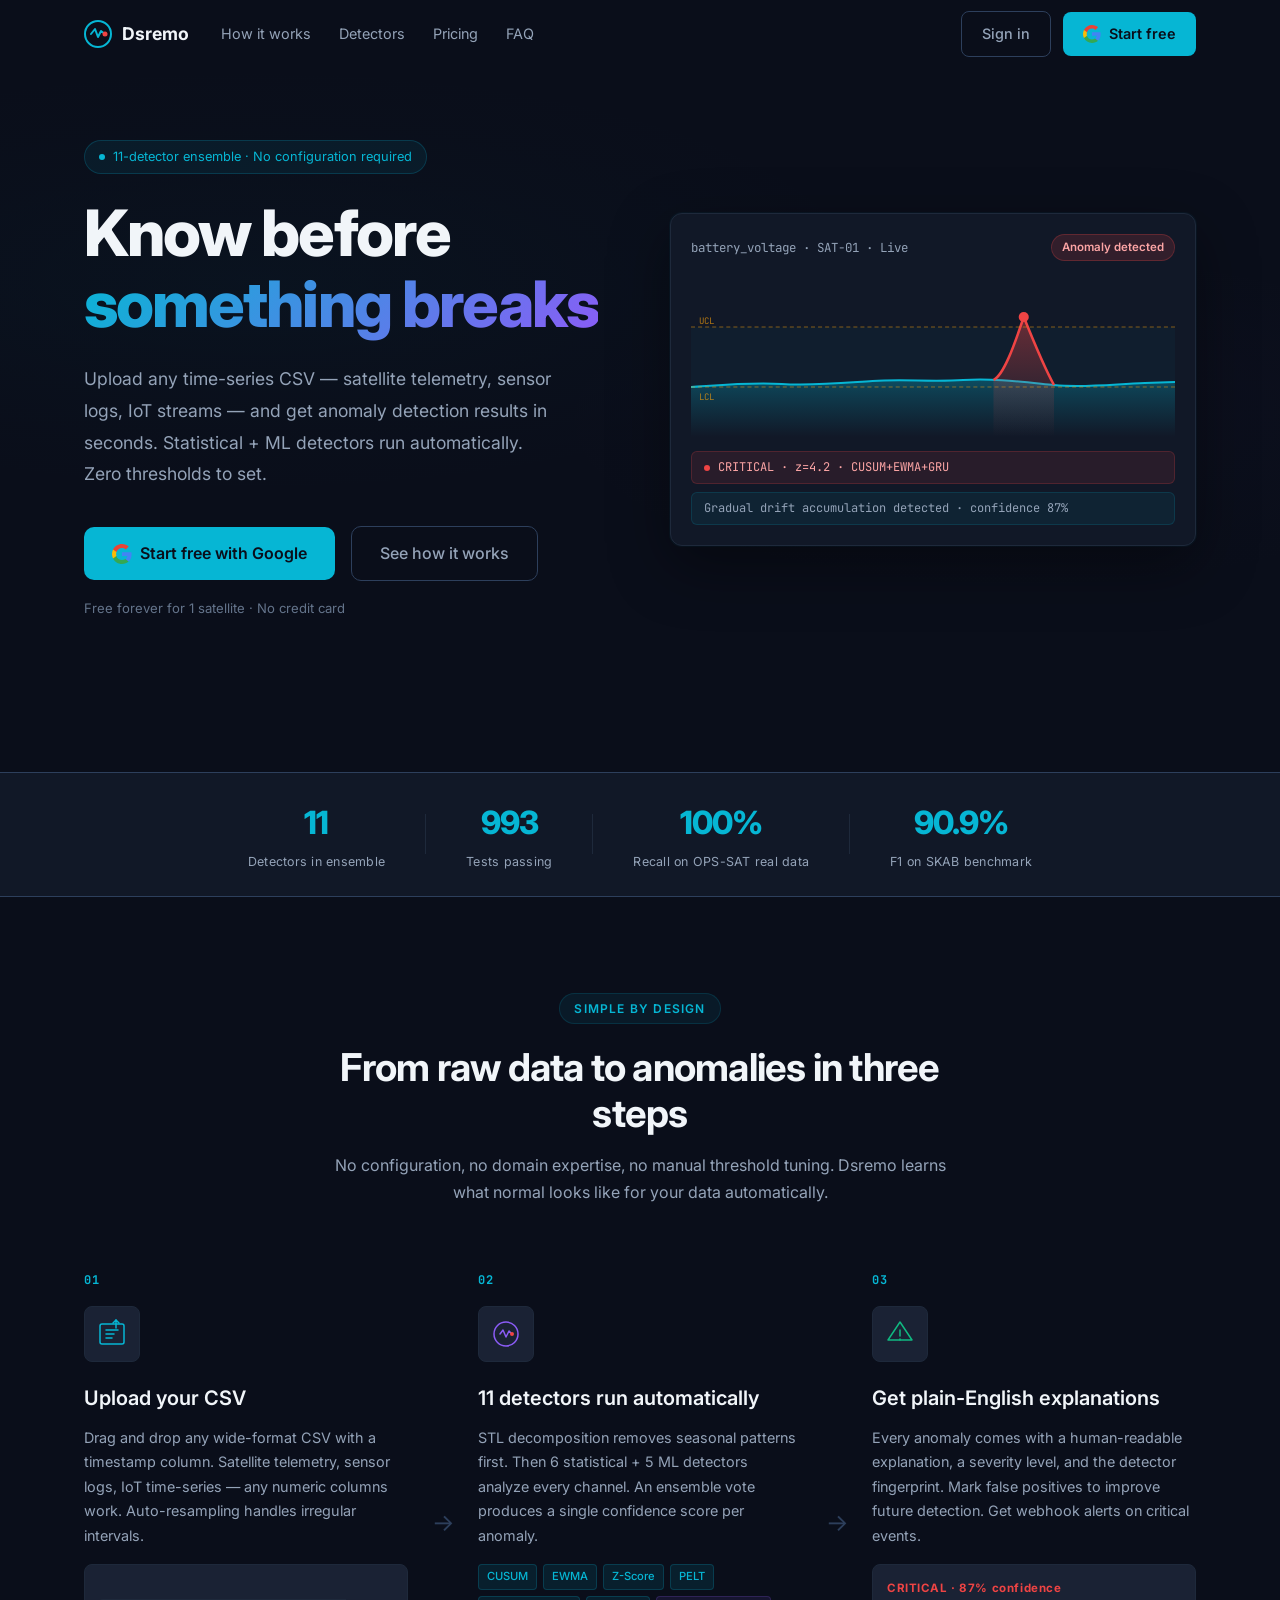
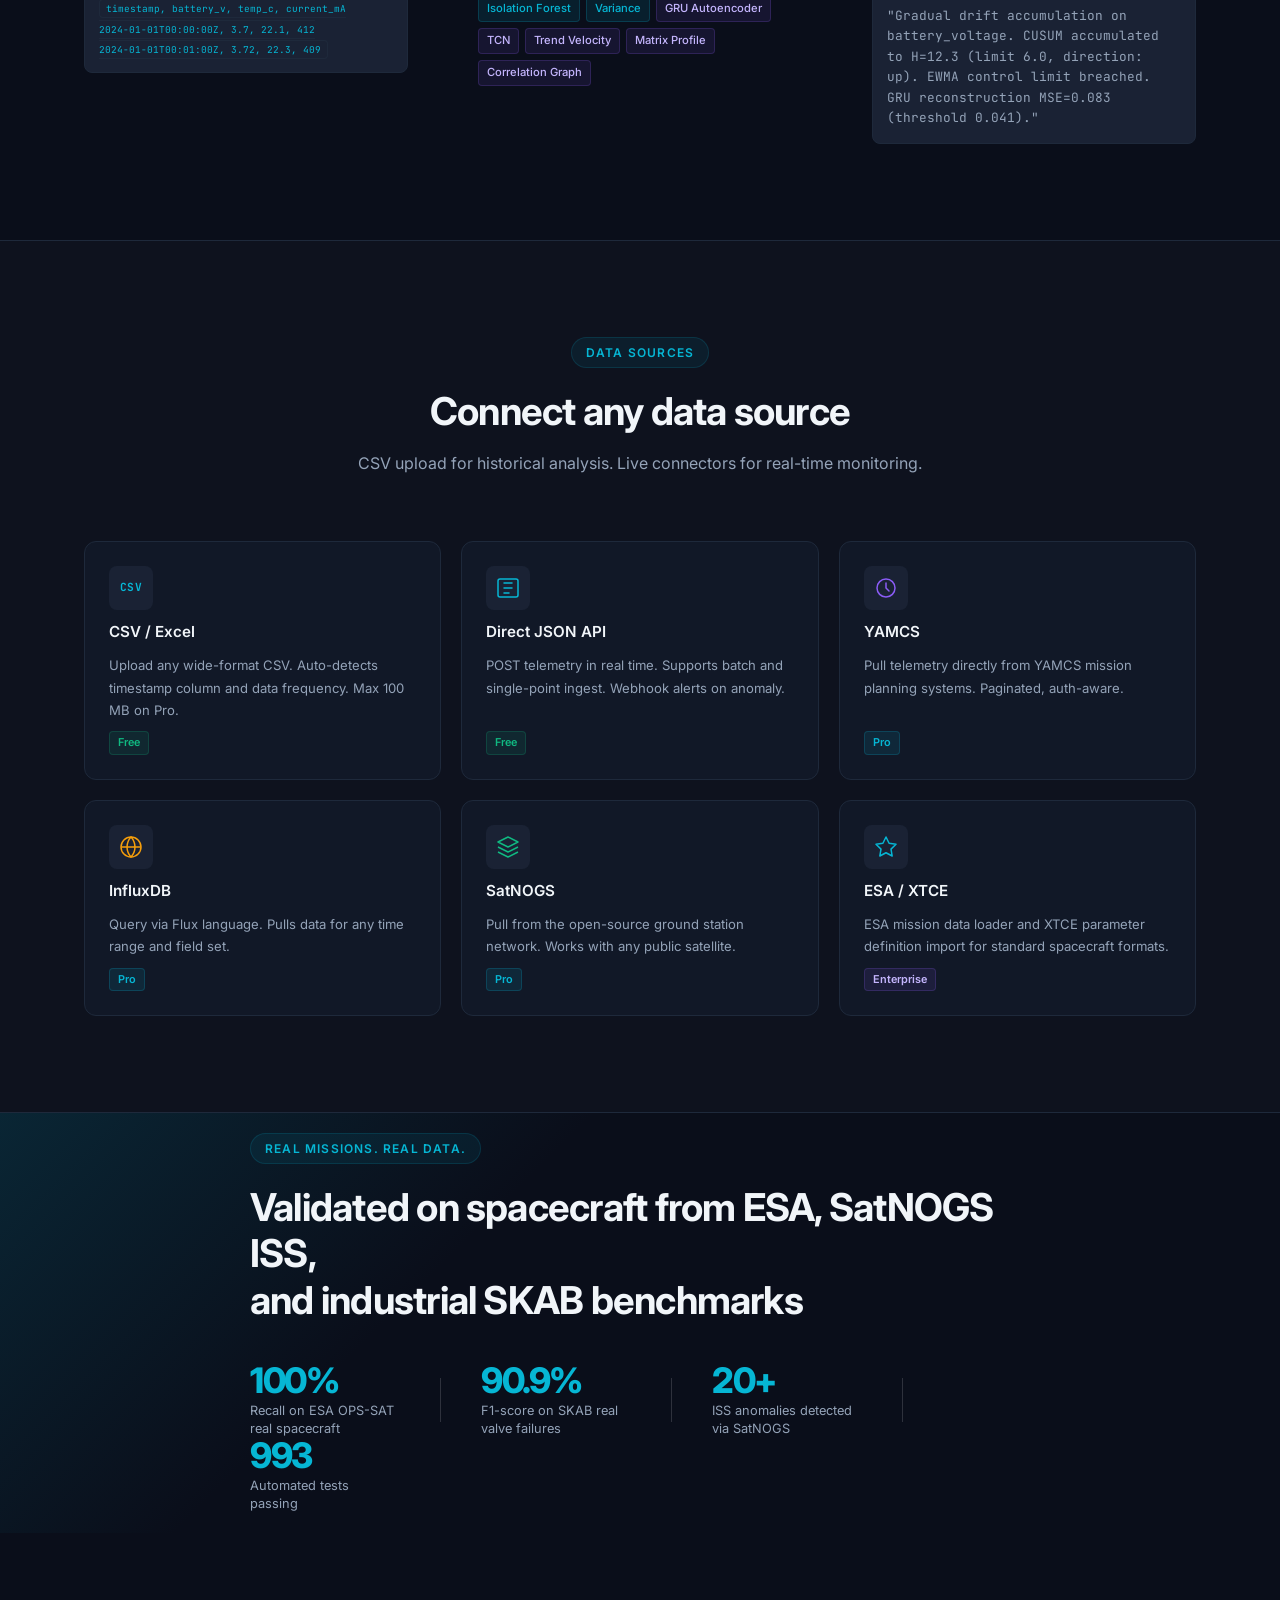
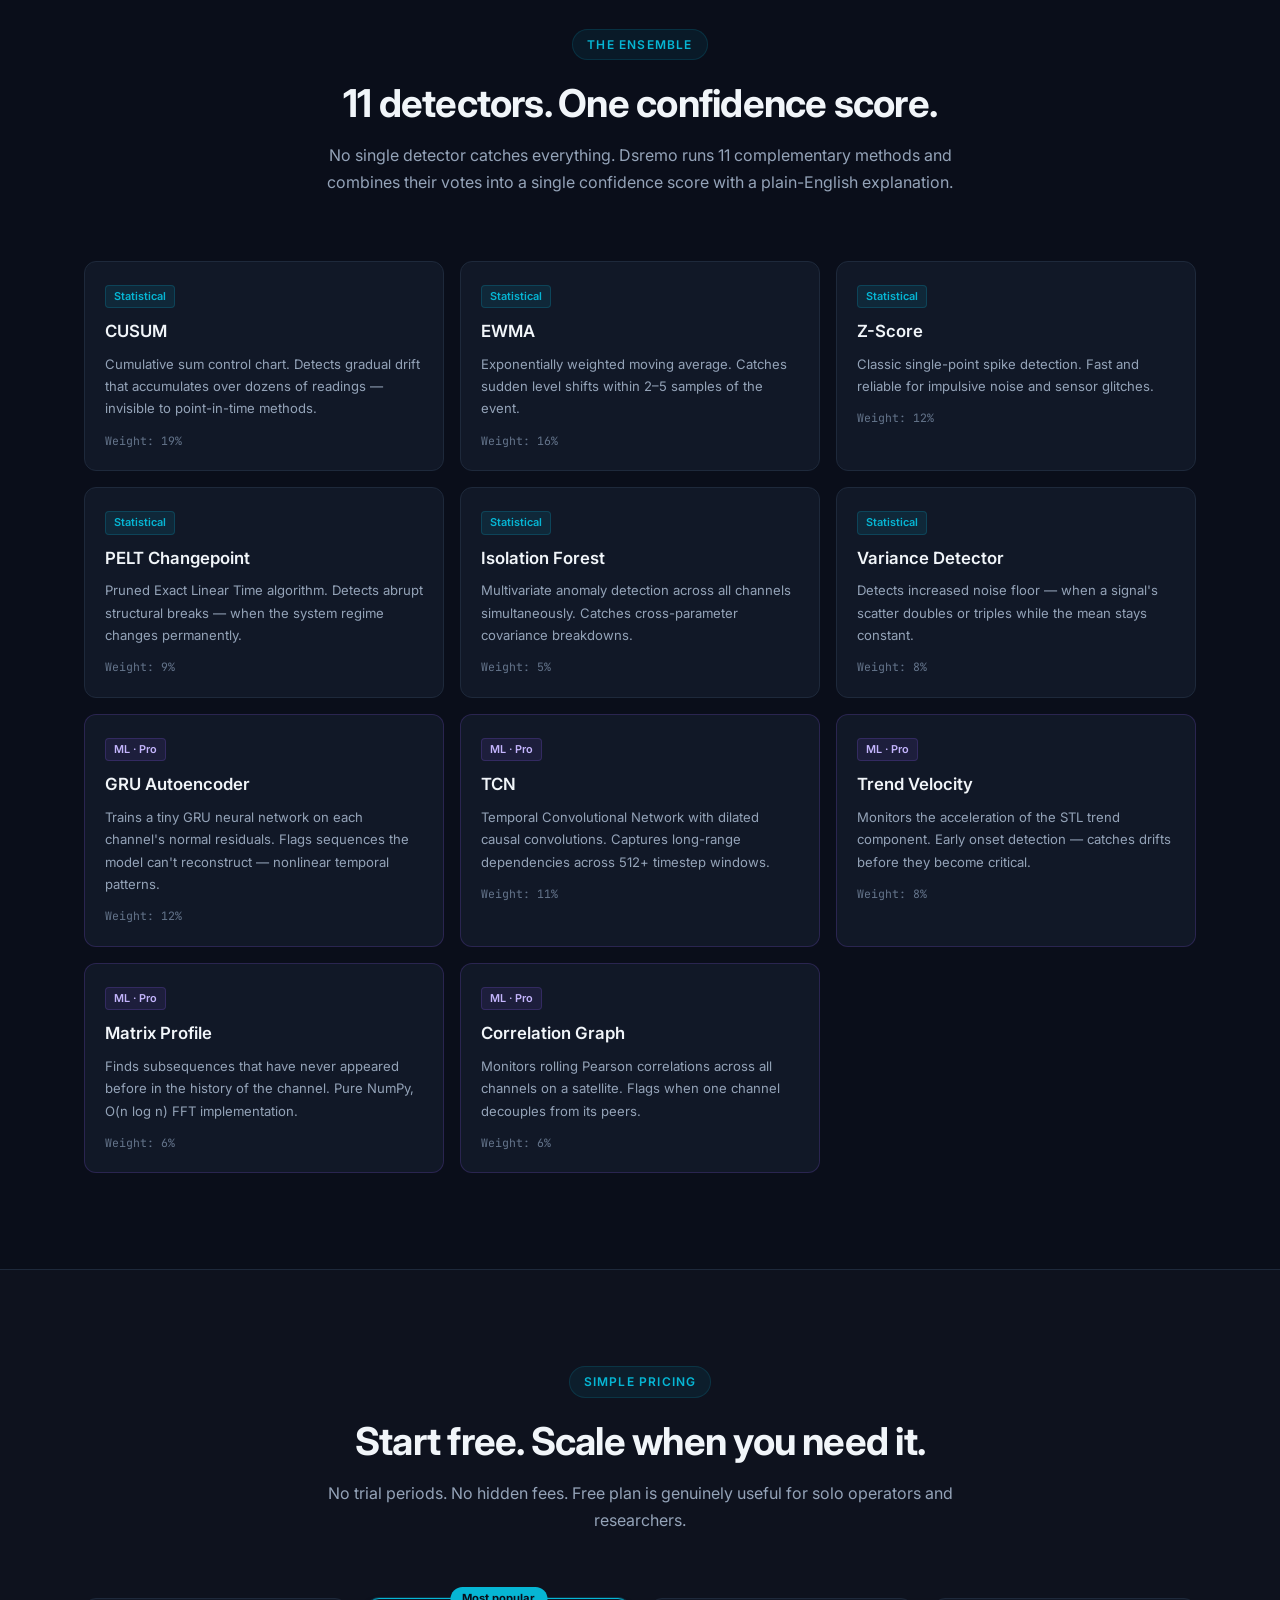
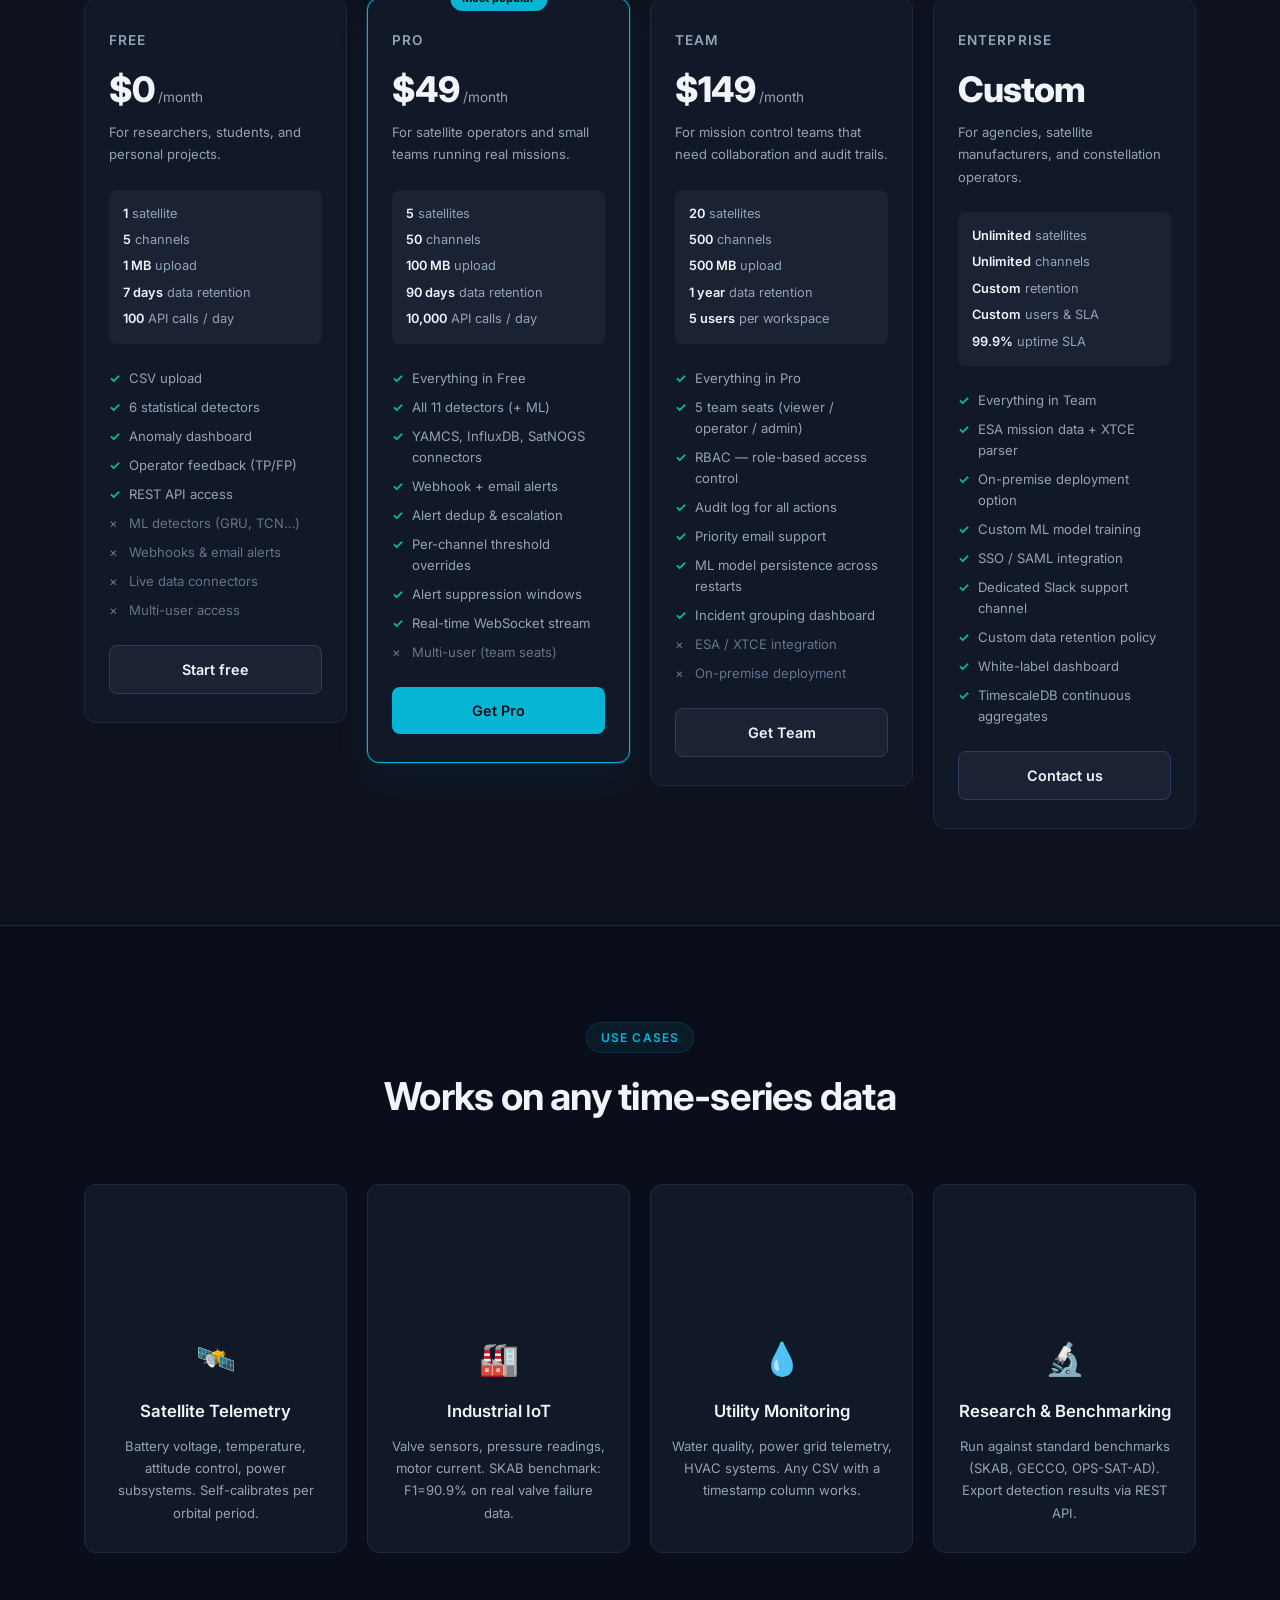
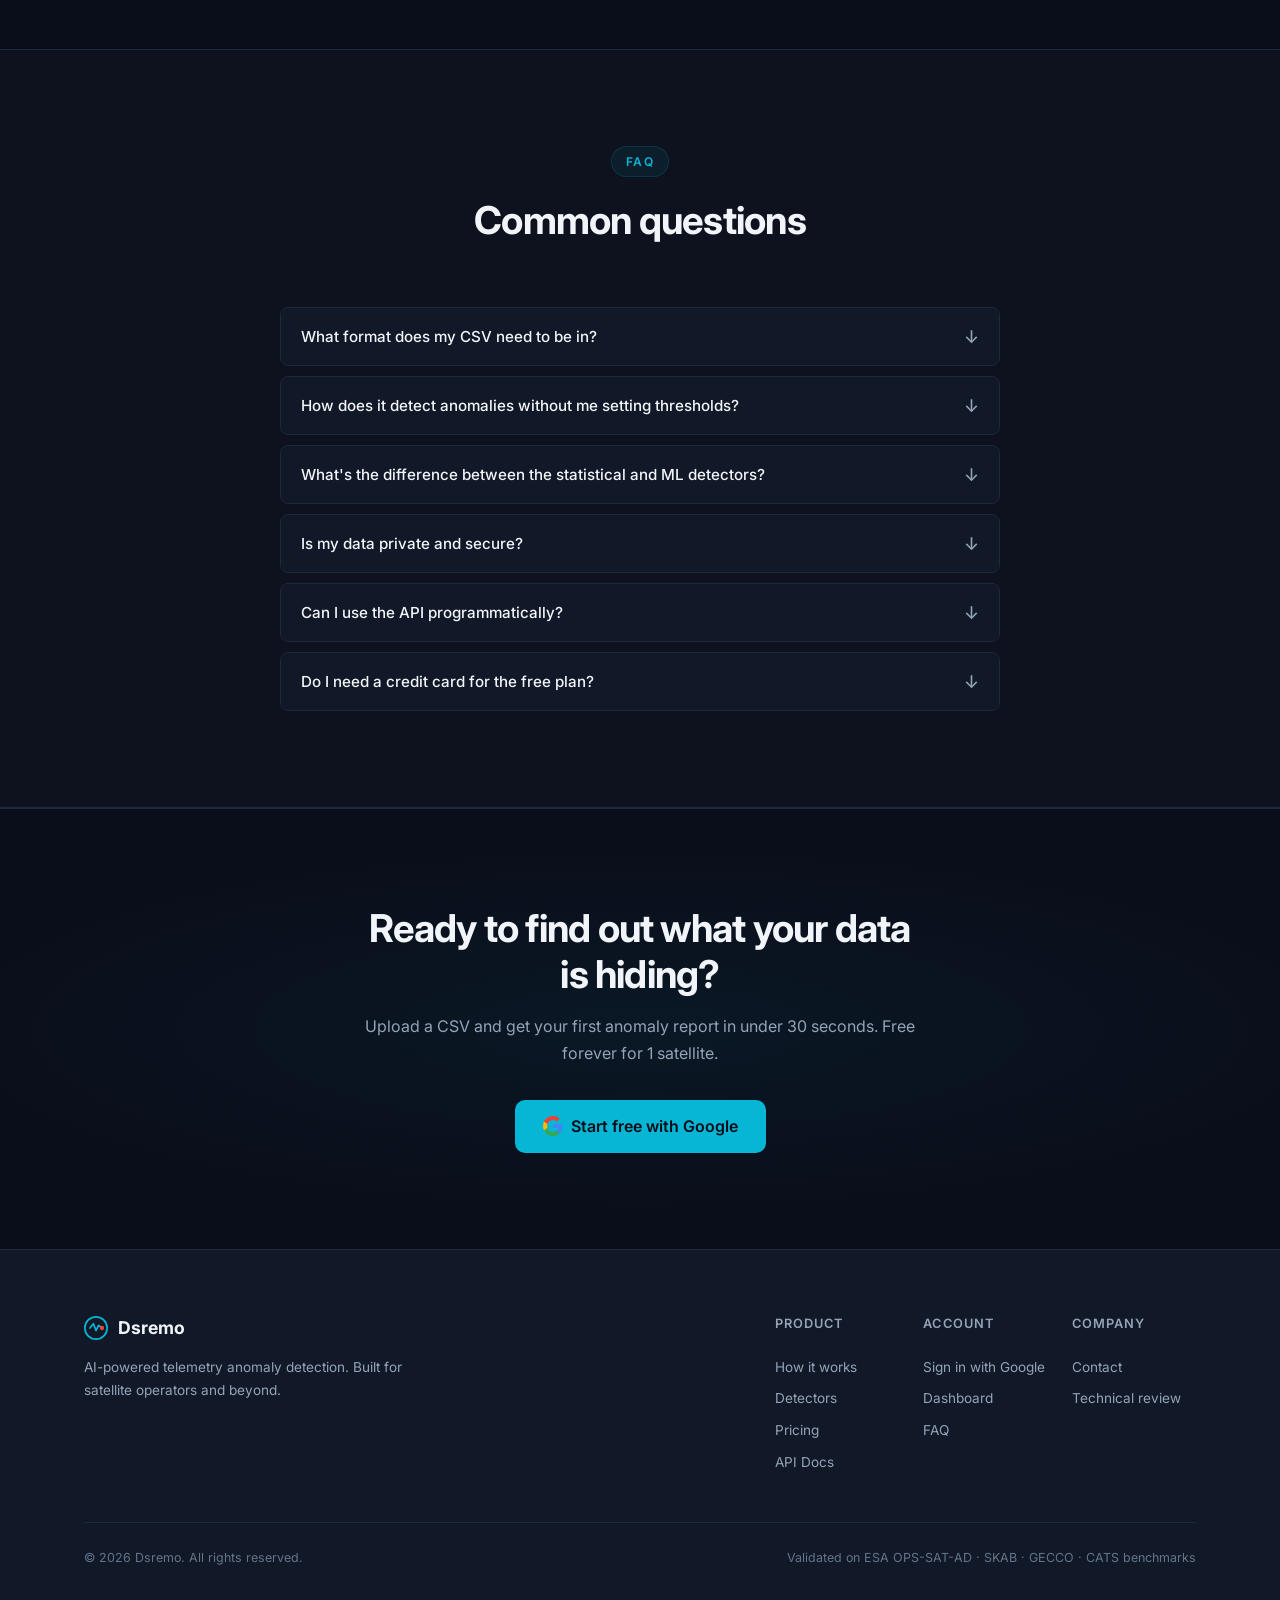
==== commit e6c9191f: "fix: sign-in button and hero stats visibility - Fix nav Sign In href: /dashboard/ → /api/v1/auth/goo" ====
--- a/landing/index.html
+++ b/landing/index.html
@@ -32,7 +32,7 @@
       <a href="#faq">FAQ</a>
     </div>
     <div class="nav-cta">
-      <a href="/dashboard/" class="btn-ghost">Sign in</a>
+      <a href="/api/v1/auth/google" class="btn-ghost">Sign in</a>
       <a href="/api/v1/auth/google" class="btn-primary">
         <svg width="18" height="18" viewBox="0 0 18 18" fill="none"><path d="M17.64 9.2c0-.637-.057-1.251-.164-1.84H9v3.481h4.844c-.209 1.125-.843 2.078-1.796 2.716v2.259h2.908c1.702-1.567 2.684-3.875 2.684-6.615z" fill="#4285F4"/><path d="M9 18c2.43 0 4.467-.806 5.956-2.18l-2.908-2.259c-.806.54-1.837.86-3.048.86-2.344 0-4.328-1.584-5.036-3.711H.957v2.332C2.438 15.983 5.482 18 9 18z" fill="#34A853"/><path d="M3.964 10.71c-.18-.54-.282-1.117-.282-1.71s.102-1.17.282-1.71V4.958H.957C.347 6.173 0 7.548 0 9s.348 2.827.957 4.042l3.007-2.332z" fill="#FBBC05"/><path d="M9 3.58c1.321 0 2.508.454 3.44 1.345l2.582-2.58C13.463.891 11.426 0 9 0 5.482 0 2.438 2.017.957 4.958L3.964 7.29C4.672 5.163 6.656 3.58 9 3.58z" fill="#EA4335"/></svg>
         Start free
--- a/landing/style.css
+++ b/landing/style.css
@@ -321,9 +321,9 @@
   align-items: center;
   gap: 0;
   margin-top: 72px;
-  border-top: 1px solid var(--border);
-  border-bottom: 1px solid var(--border);
-  background: rgba(255,255,255,0.01);
+  border-top: 1px solid var(--border2);
+  border-bottom: 1px solid var(--border2);
+  background: var(--surface);
 }
 .stat {
   display: flex;
@@ -333,7 +333,7 @@
   padding: 24px 40px;
 }
 .stat-n { font-size: 2rem; font-weight: 800; color: var(--cyan); letter-spacing: -0.03em; }
-.stat-l { font-size: 0.78rem; color: var(--text-muted); text-align: center; }
+.stat-l { font-size: 0.78rem; color: var(--text-muted); text-align: center; letter-spacing: 0.02em; }
 .stat-div { width: 1px; height: 40px; background: var(--border); }
 
 /* ─── Sections ───────────────────────────────────────────────────────────── */
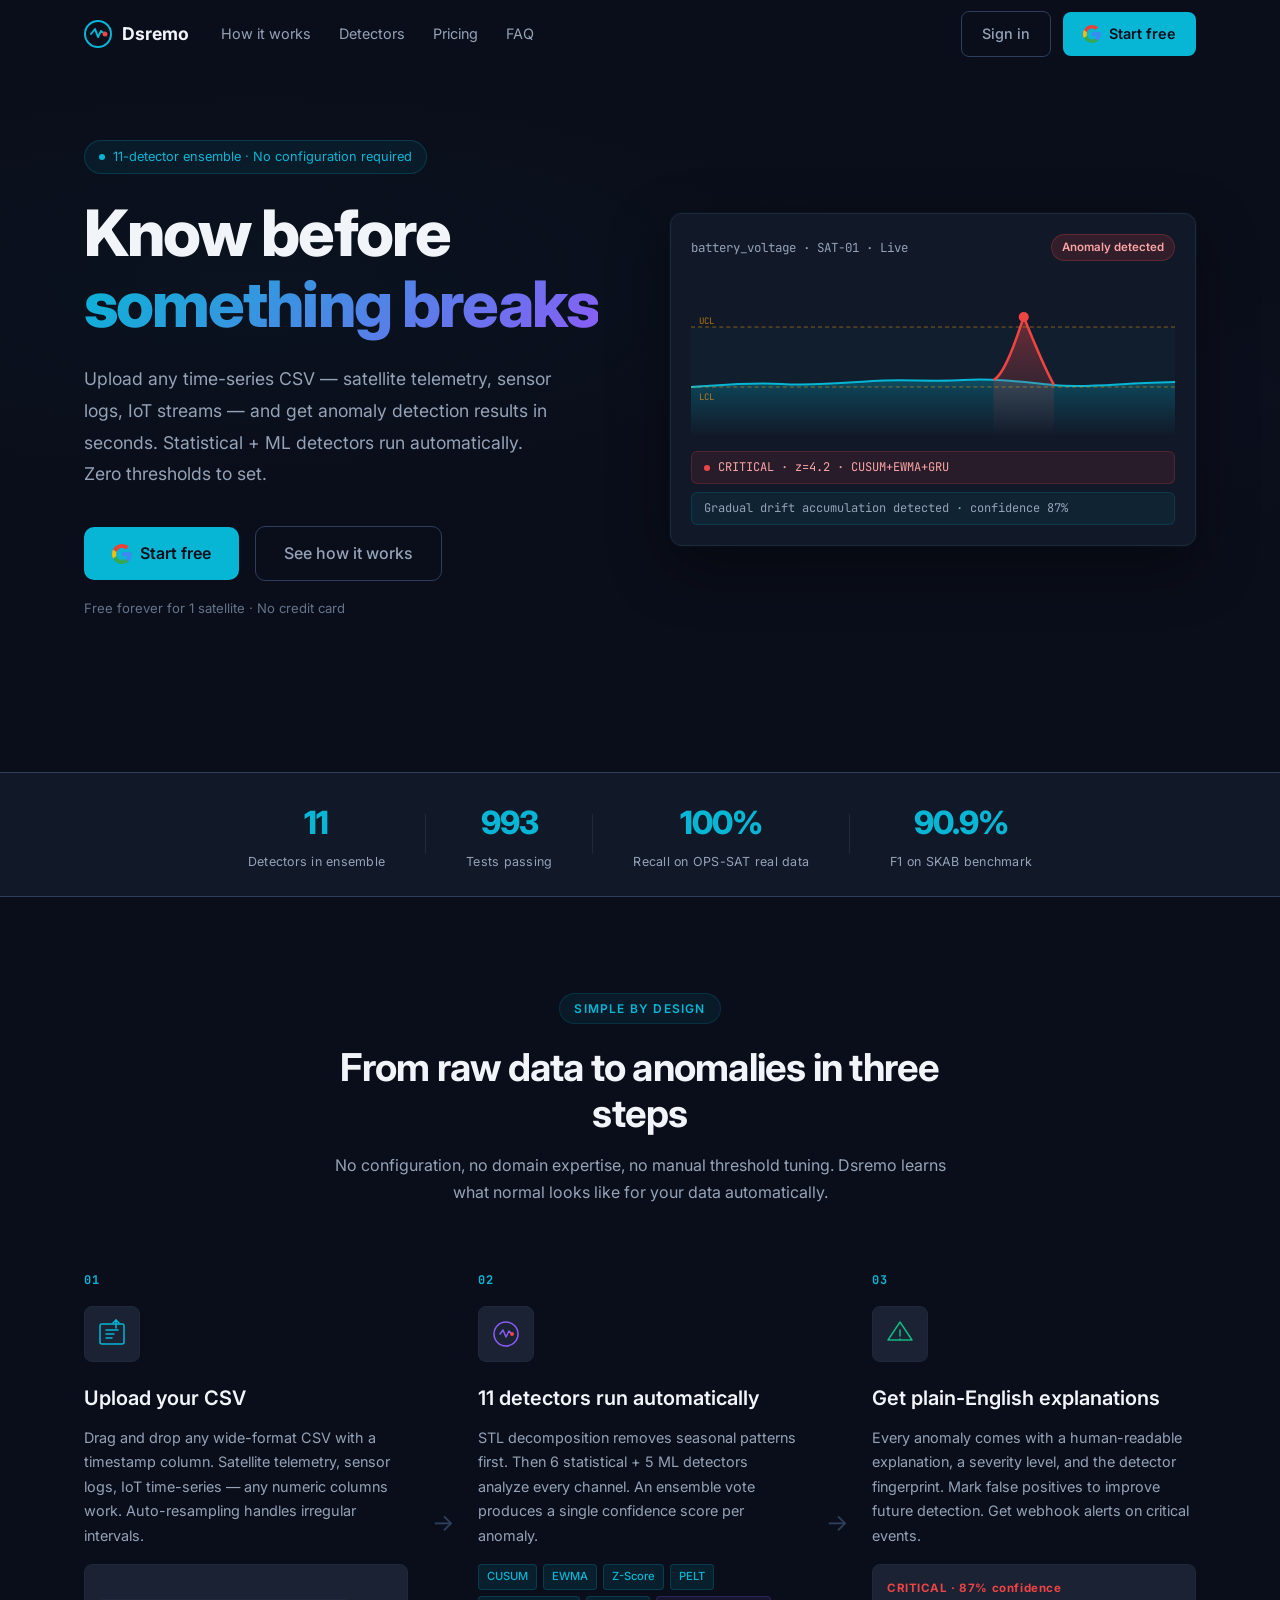
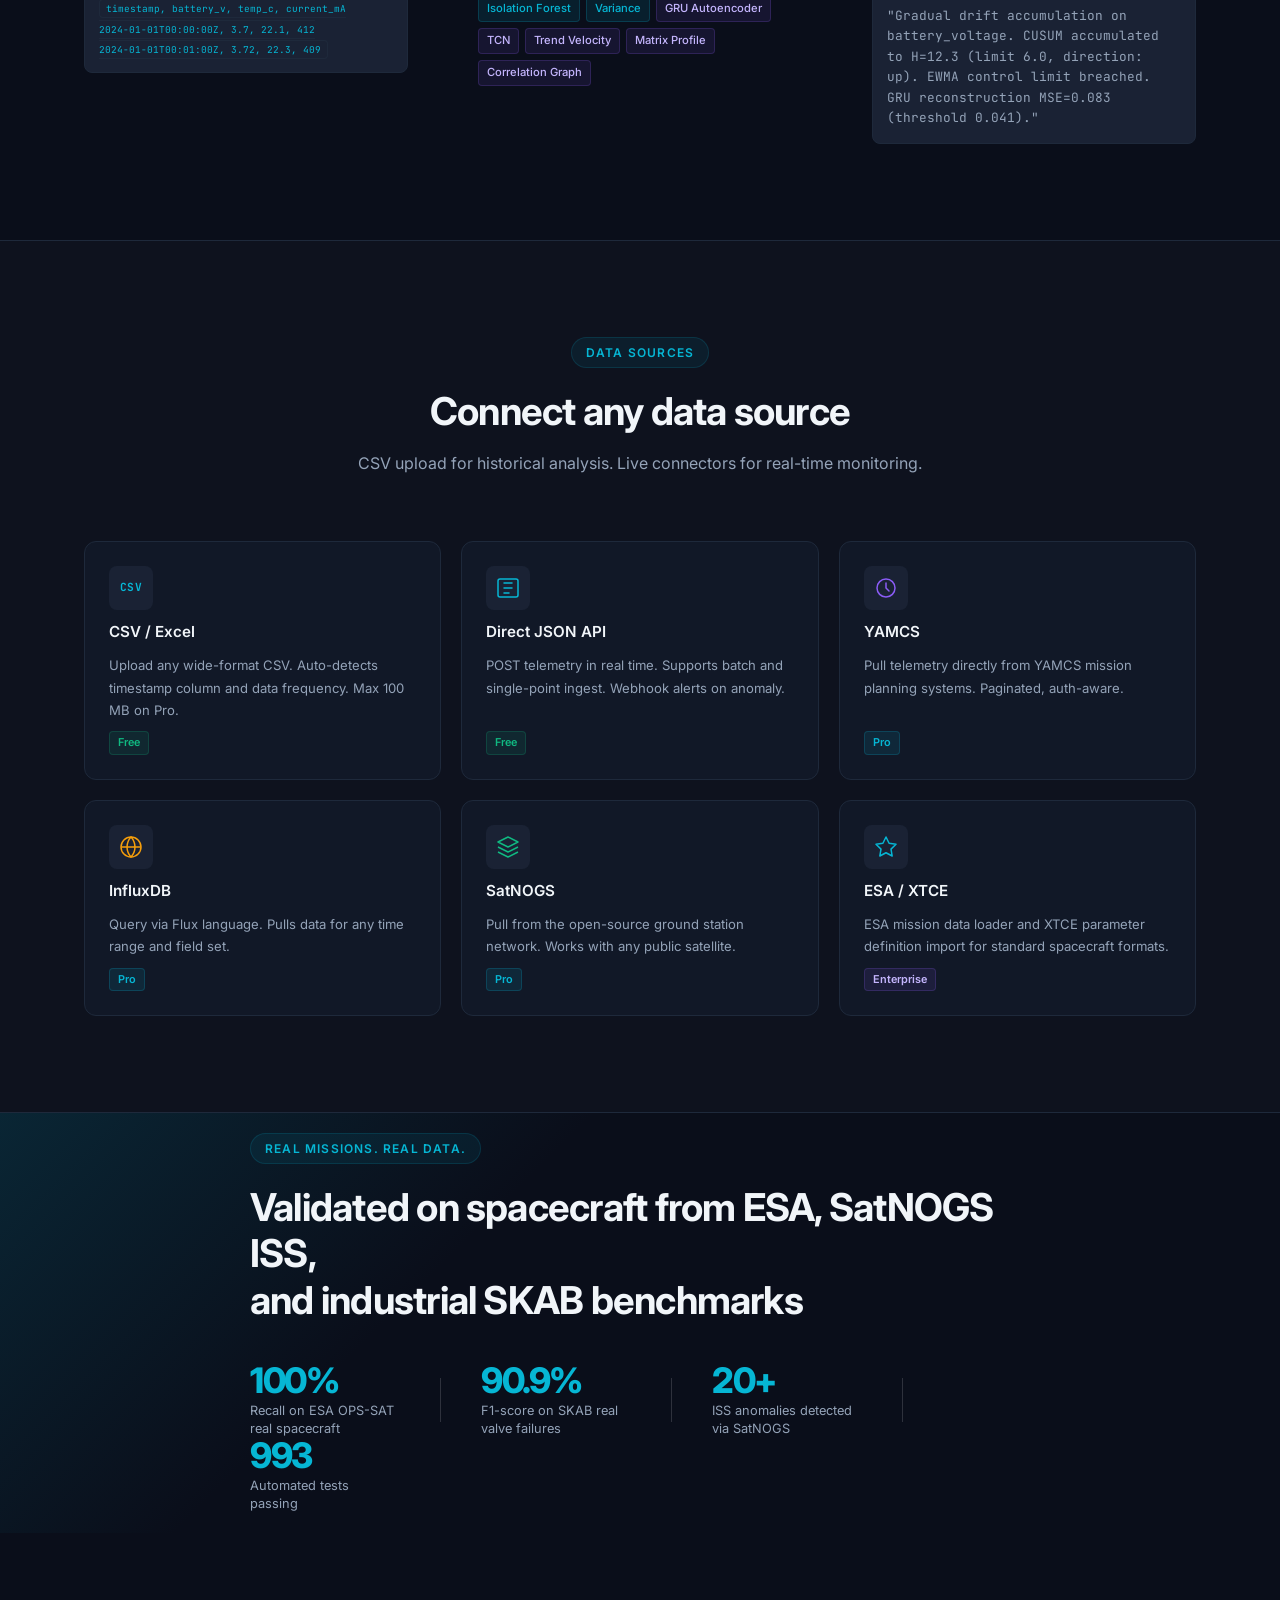
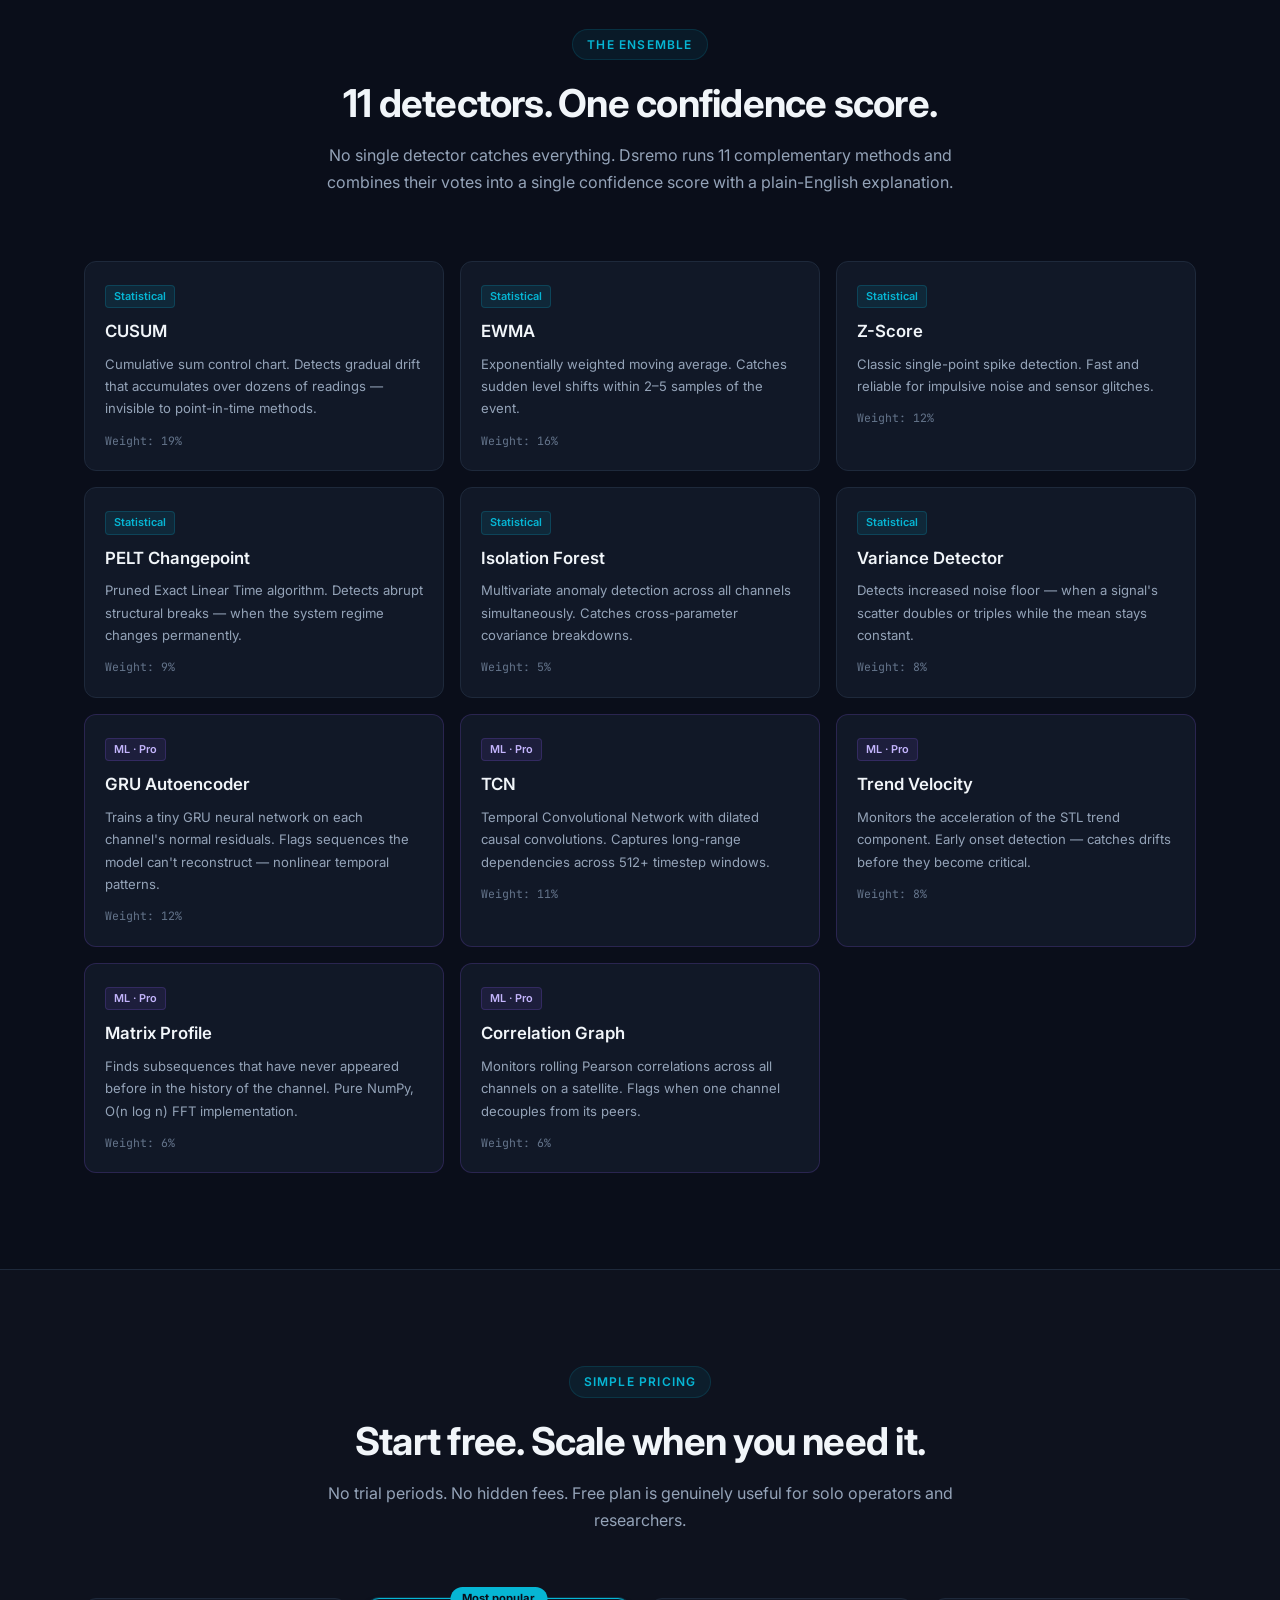
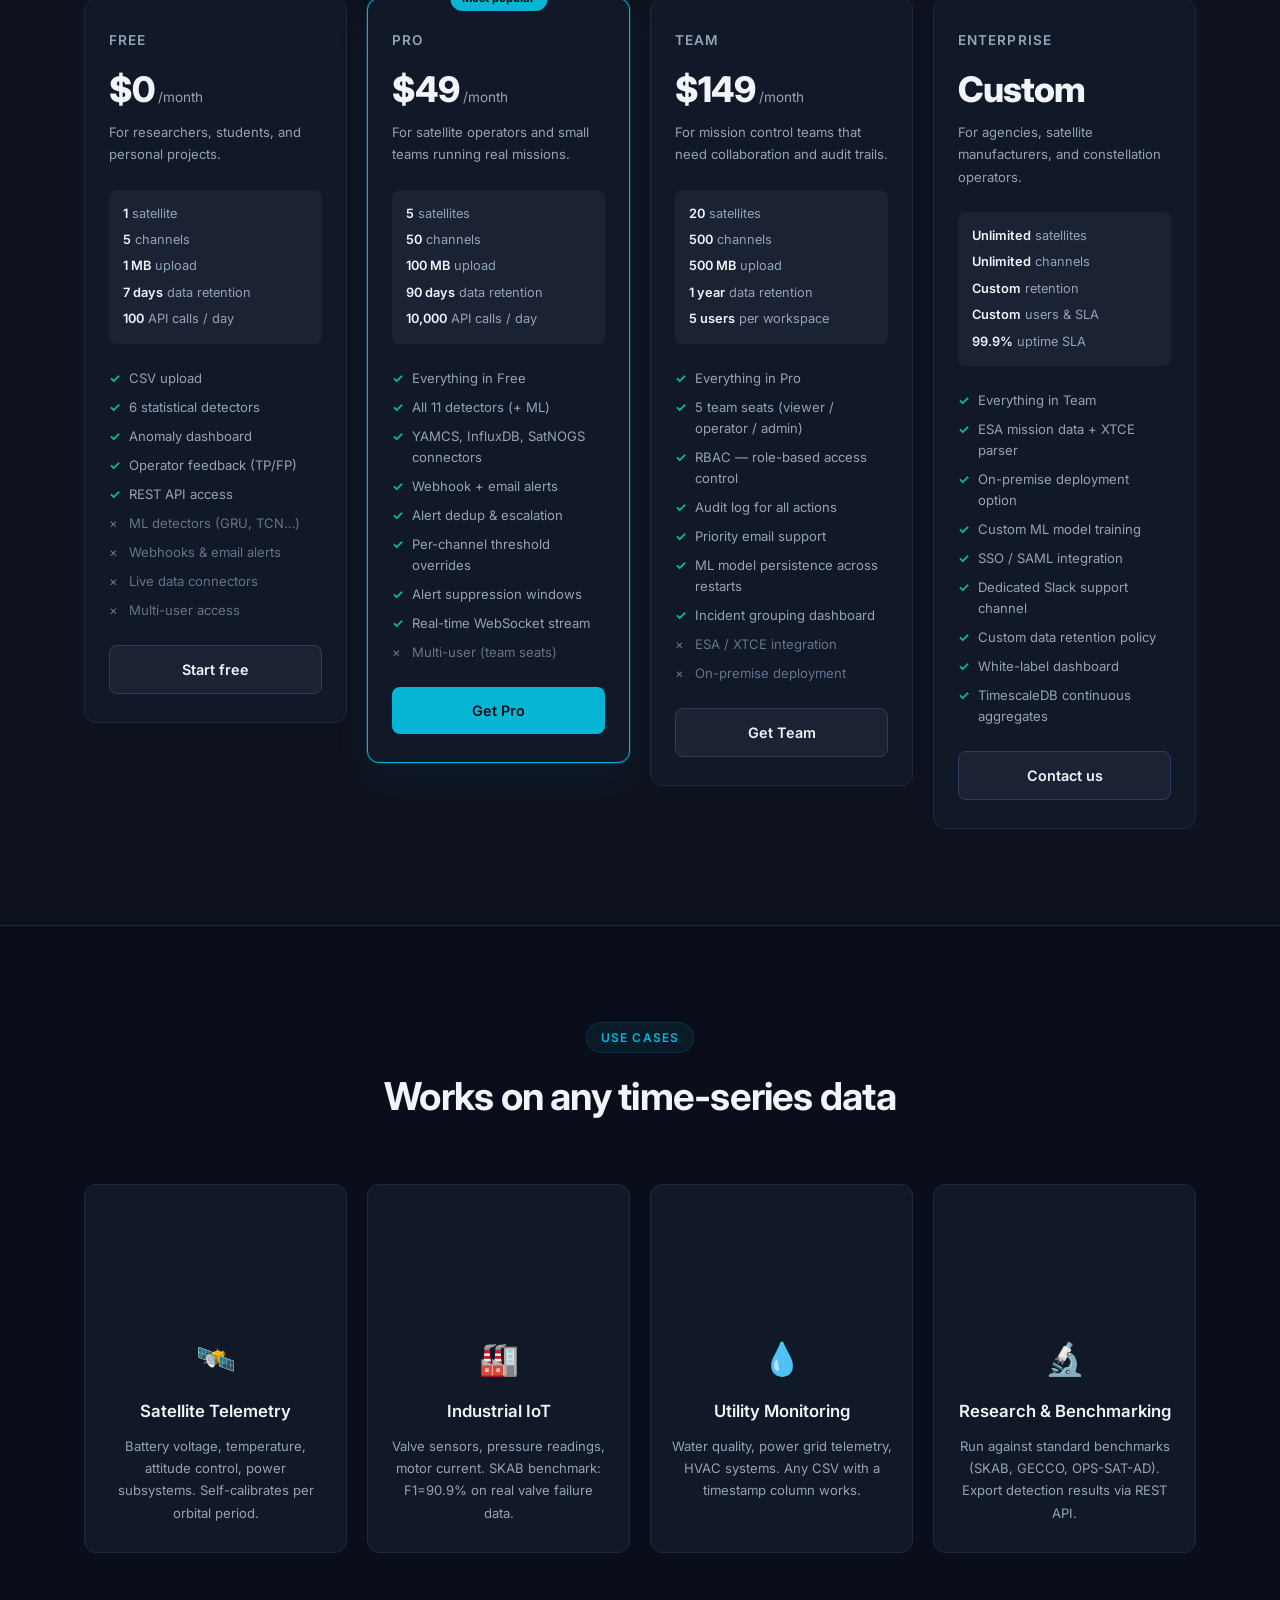
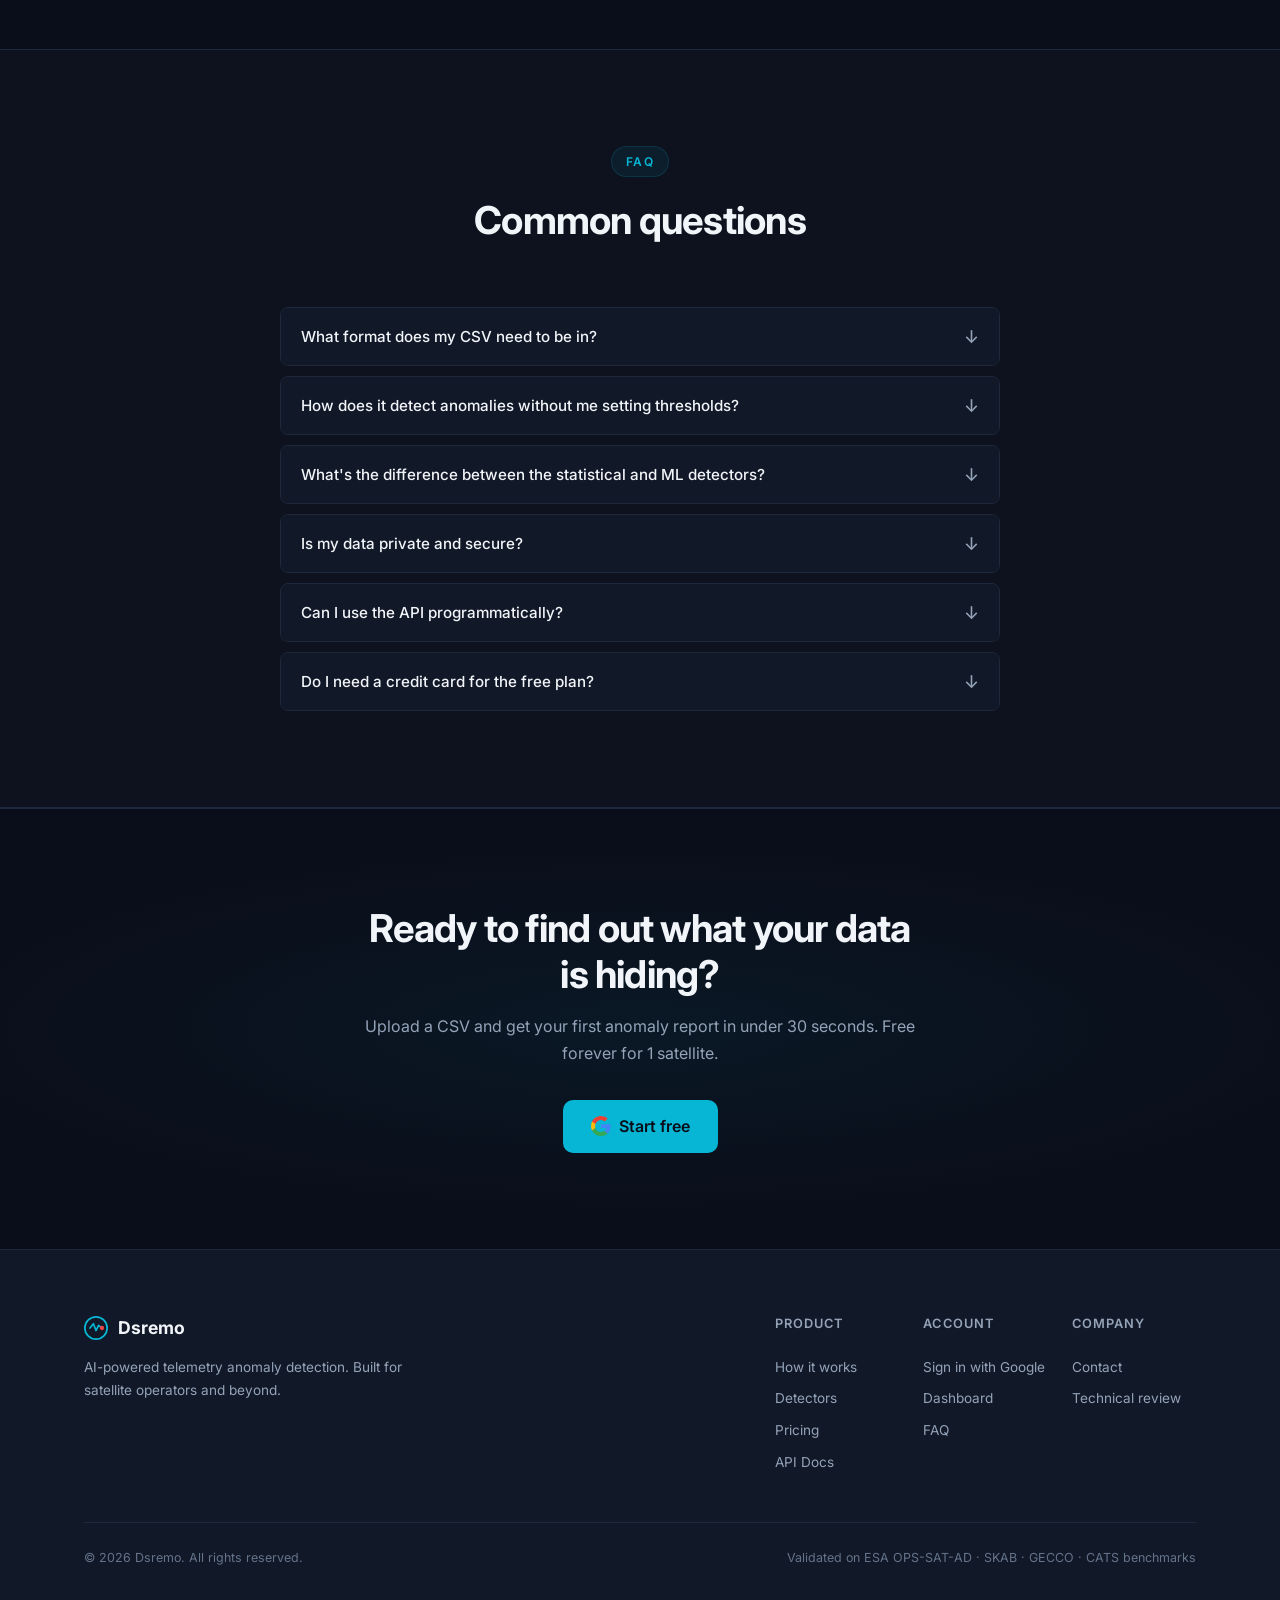
==== commit 2c885908: "Replace Google OAuth with dsremo SSO (email OTP); add in-memory demo factory + seeded fleet" ====
--- a/landing/index.html
+++ b/landing/index.html
@@ -32,8 +32,8 @@
       <a href="#faq">FAQ</a>
     </div>
     <div class="nav-cta">
-      <a href="/api/v1/auth/google" class="btn-ghost">Sign in</a>
-      <a href="/api/v1/auth/google" class="btn-primary">
+      <a href="/api/v1/auth/login" class="btn-ghost">Sign in</a>
+      <a href="/api/v1/auth/login" class="btn-primary">
         <svg width="18" height="18" viewBox="0 0 18 18" fill="none"><path d="M17.64 9.2c0-.637-.057-1.251-.164-1.84H9v3.481h4.844c-.209 1.125-.843 2.078-1.796 2.716v2.259h2.908c1.702-1.567 2.684-3.875 2.684-6.615z" fill="#4285F4"/><path d="M9 18c2.43 0 4.467-.806 5.956-2.18l-2.908-2.259c-.806.54-1.837.86-3.048.86-2.344 0-4.328-1.584-5.036-3.711H.957v2.332C2.438 15.983 5.482 18 9 18z" fill="#34A853"/><path d="M3.964 10.71c-.18-.54-.282-1.117-.282-1.71s.102-1.17.282-1.71V4.958H.957C.347 6.173 0 7.548 0 9s.348 2.827.957 4.042l3.007-2.332z" fill="#FBBC05"/><path d="M9 3.58c1.321 0 2.508.454 3.44 1.345l2.582-2.58C13.463.891 11.426 0 9 0 5.482 0 2.438 2.017.957 4.958L3.964 7.29C4.672 5.163 6.656 3.58 9 3.58z" fill="#EA4335"/></svg>
         Start free
       </a>
@@ -57,9 +57,9 @@
         automatically. Zero thresholds to set.
       </p>
       <div class="hero-actions">
-        <a href="/api/v1/auth/google" class="btn-primary btn-large">
+        <a href="/api/v1/auth/login" class="btn-primary btn-large">
           <svg width="20" height="20" viewBox="0 0 18 18" fill="none"><path d="M17.64 9.2c0-.637-.057-1.251-.164-1.84H9v3.481h4.844c-.209 1.125-.843 2.078-1.796 2.716v2.259h2.908c1.702-1.567 2.684-3.875 2.684-6.615z" fill="#4285F4"/><path d="M9 18c2.43 0 4.467-.806 5.956-2.18l-2.908-2.259c-.806.54-1.837.86-3.048.86-2.344 0-4.328-1.584-5.036-3.711H.957v2.332C2.438 15.983 5.482 18 9 18z" fill="#34A853"/><path d="M3.964 10.71c-.18-.54-.282-1.117-.282-1.71s.102-1.17.282-1.71V4.958H.957C.347 6.173 0 7.548 0 9s.348 2.827.957 4.042l3.007-2.332z" fill="#FBBC05"/><path d="M9 3.58c1.321 0 2.508.454 3.44 1.345l2.582-2.58C13.463.891 11.426 0 9 0 5.482 0 2.438 2.017.957 4.958L3.964 7.29C4.672 5.163 6.656 3.58 9 3.58z" fill="#EA4335"/></svg>
-          Start free with Google
+          Start free
         </a>
         <a href="#how-it-works" class="btn-ghost btn-large">See how it works</a>
       </div>
@@ -390,7 +390,7 @@
           <li class="feat-no">Live data connectors</li>
           <li class="feat-no">Multi-user access</li>
         </ul>
-        <a href="/api/v1/auth/google" class="btn-plan btn-plan-free">Start free</a>
+        <a href="/api/v1/auth/login" class="btn-plan btn-plan-free">Start free</a>
       </div>
 
       <!-- Pro -->
@@ -419,7 +419,7 @@
           <li class="feat-yes">Real-time WebSocket stream</li>
           <li class="feat-no">Multi-user (team seats)</li>
         </ul>
-        <a href="/api/v1/auth/google" class="btn-plan btn-plan-pro">Get Pro</a>
+        <a href="/api/v1/auth/login" class="btn-plan btn-plan-pro">Get Pro</a>
       </div>
 
       <!-- Team -->
@@ -447,7 +447,7 @@
           <li class="feat-no">ESA / XTCE integration</li>
           <li class="feat-no">On-premise deployment</li>
         </ul>
-        <a href="/api/v1/auth/google" class="btn-plan btn-plan-free">Get Team</a>
+        <a href="/api/v1/auth/login" class="btn-plan btn-plan-free">Get Team</a>
       </div>
 
       <!-- Enterprise -->
@@ -490,25 +490,25 @@
       <h2>Works on any time-series data</h2>
     </div>
     <div class="usecases-grid">
-      <a href="/api/v1/auth/google" class="usecase-card">
+      <a href="/api/v1/auth/login" class="usecase-card">
         <div class="usecase-thumb" style="background-image:url('https://images-assets.nasa.gov/image/iss072e352255/iss072e352255~large.jpg')"></div>
         <div class="usecase-icon">🛰️</div>
         <h4>Satellite Telemetry</h4>
         <p>Battery voltage, temperature, attitude control, power subsystems. Self-calibrates per orbital period.</p>
       </a>
-      <a href="/api/v1/auth/google" class="usecase-card">
+      <a href="/api/v1/auth/login" class="usecase-card">
         <div class="usecase-thumb" style="background-image:url('https://images-assets.nasa.gov/image/S83-35764/S83-35764~large.jpg')"></div>
         <div class="usecase-icon">🏭</div>
         <h4>Industrial IoT</h4>
         <p>Valve sensors, pressure readings, motor current. SKAB benchmark: F1=90.9% on real valve failure data.</p>
       </a>
-      <a href="/api/v1/auth/google" class="usecase-card">
+      <a href="/api/v1/auth/login" class="usecase-card">
         <div class="usecase-thumb" style="background-image:url('https://images-assets.nasa.gov/image/2010-3122/2010-3122~large.jpg')"></div>
         <div class="usecase-icon">💧</div>
         <h4>Utility Monitoring</h4>
         <p>Water quality, power grid telemetry, HVAC systems. Any CSV with a timestamp column works.</p>
       </a>
-      <a href="/api/v1/auth/google" class="usecase-card">
+      <a href="/api/v1/auth/login" class="usecase-card">
         <div class="usecase-thumb" style="background-image:url('https://images-assets.nasa.gov/image/PIA24105/PIA24105~large.jpg')"></div>
         <div class="usecase-icon">🔬</div>
         <h4>Research &amp; Benchmarking</h4>
@@ -592,9 +592,9 @@
     <div class="cta-inner">
       <h2>Ready to find out what your data is hiding?</h2>
       <p>Upload a CSV and get your first anomaly report in under 30 seconds. Free forever for 1 satellite.</p>
-      <a href="/api/v1/auth/google" class="btn-primary btn-large">
+      <a href="/api/v1/auth/login" class="btn-primary btn-large">
         <svg width="20" height="20" viewBox="0 0 18 18" fill="none"><path d="M17.64 9.2c0-.637-.057-1.251-.164-1.84H9v3.481h4.844c-.209 1.125-.843 2.078-1.796 2.716v2.259h2.908c1.702-1.567 2.684-3.875 2.684-6.615z" fill="#4285F4"/><path d="M9 18c2.43 0 4.467-.806 5.956-2.18l-2.908-2.259c-.806.54-1.837.86-3.048.86-2.344 0-4.328-1.584-5.036-3.711H.957v2.332C2.438 15.983 5.482 18 9 18z" fill="#34A853"/><path d="M3.964 10.71c-.18-.54-.282-1.117-.282-1.71s.102-1.17.282-1.71V4.958H.957C.347 6.173 0 7.548 0 9s.348 2.827.957 4.042l3.007-2.332z" fill="#FBBC05"/><path d="M9 3.58c1.321 0 2.508.454 3.44 1.345l2.582-2.58C13.463.891 11.426 0 9 0 5.482 0 2.438 2.017.957 4.958L3.964 7.29C4.672 5.163 6.656 3.58 9 3.58z" fill="#EA4335"/></svg>
-        Start free with Google
+        Start free
       </a>
     </div>
   </div>
@@ -621,7 +621,7 @@
         </div>
         <div class="footer-col">
           <h5>Account</h5>
-          <a href="/api/v1/auth/google">Sign in with Google</a>
+          <a href="/api/v1/auth/login">Sign in with Google</a>
           <a href="/dashboard/">Dashboard</a>
           <a href="#faq">FAQ</a>
         </div>
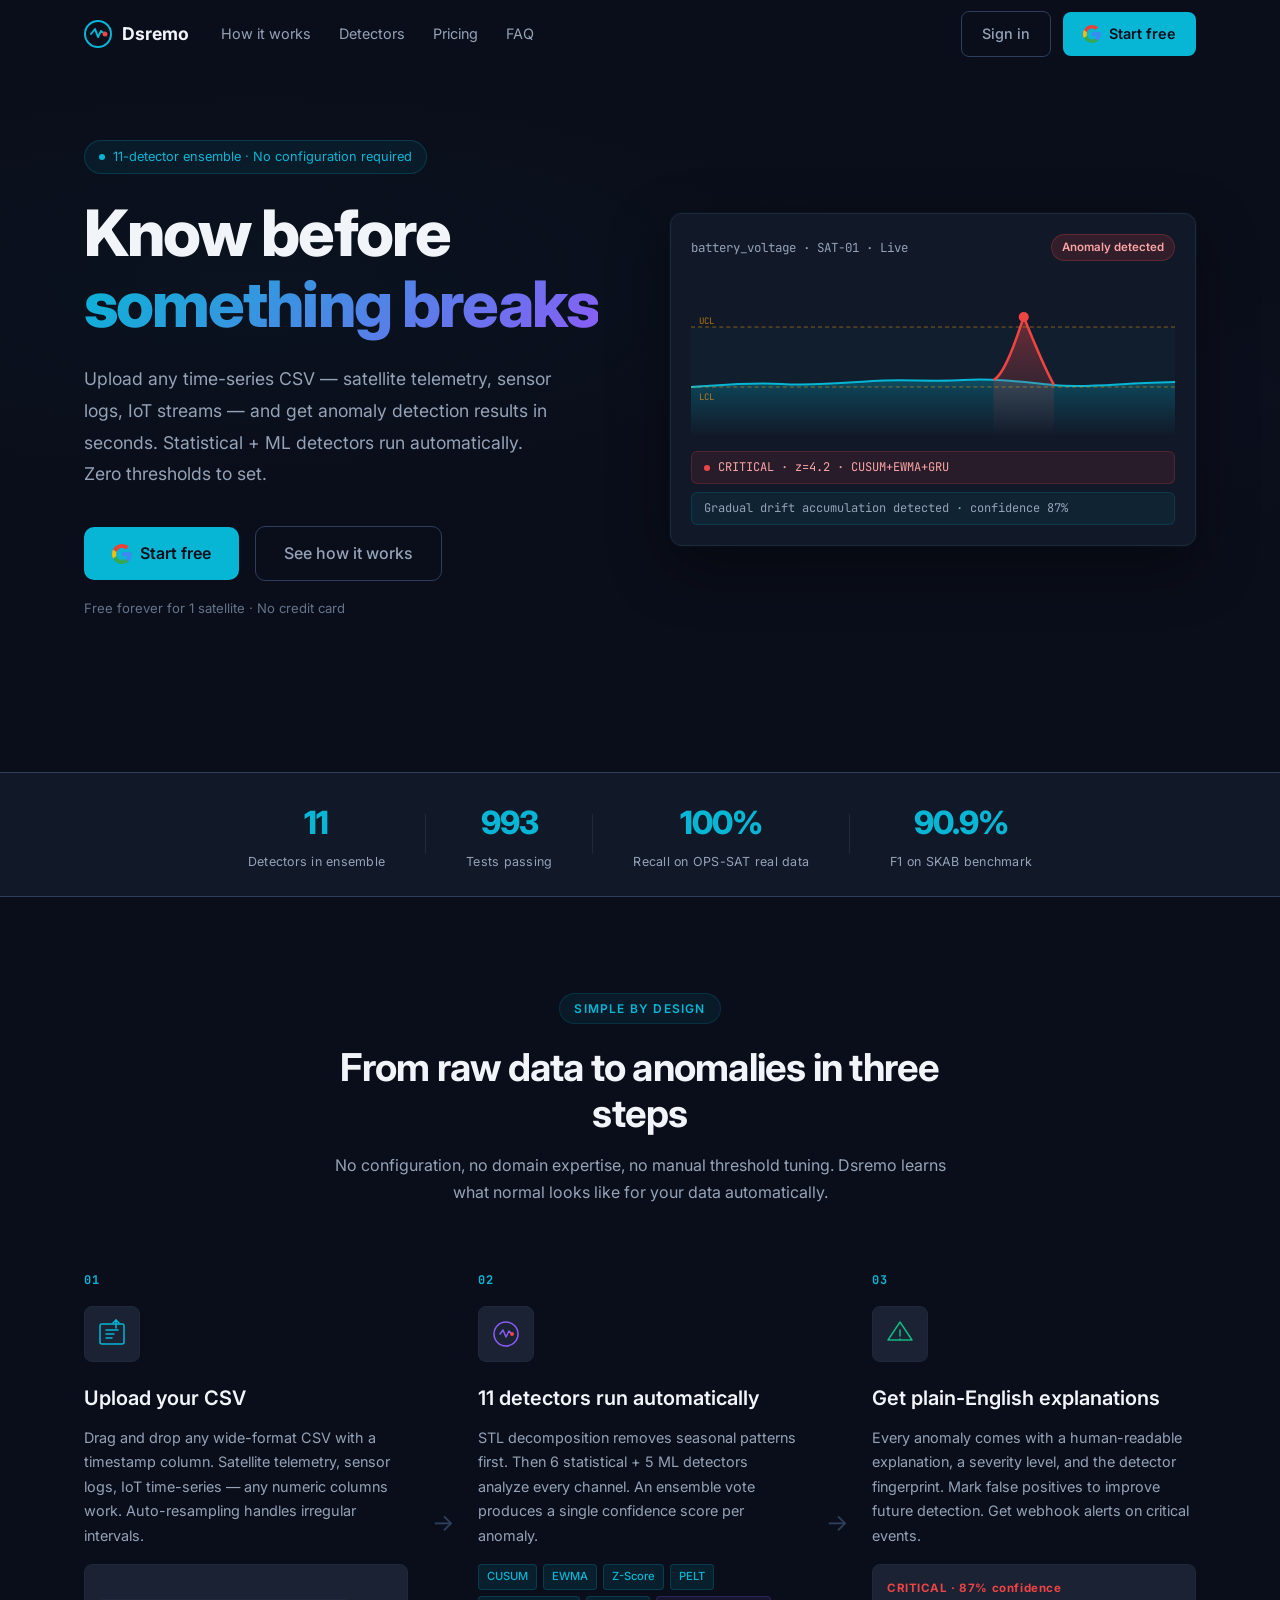
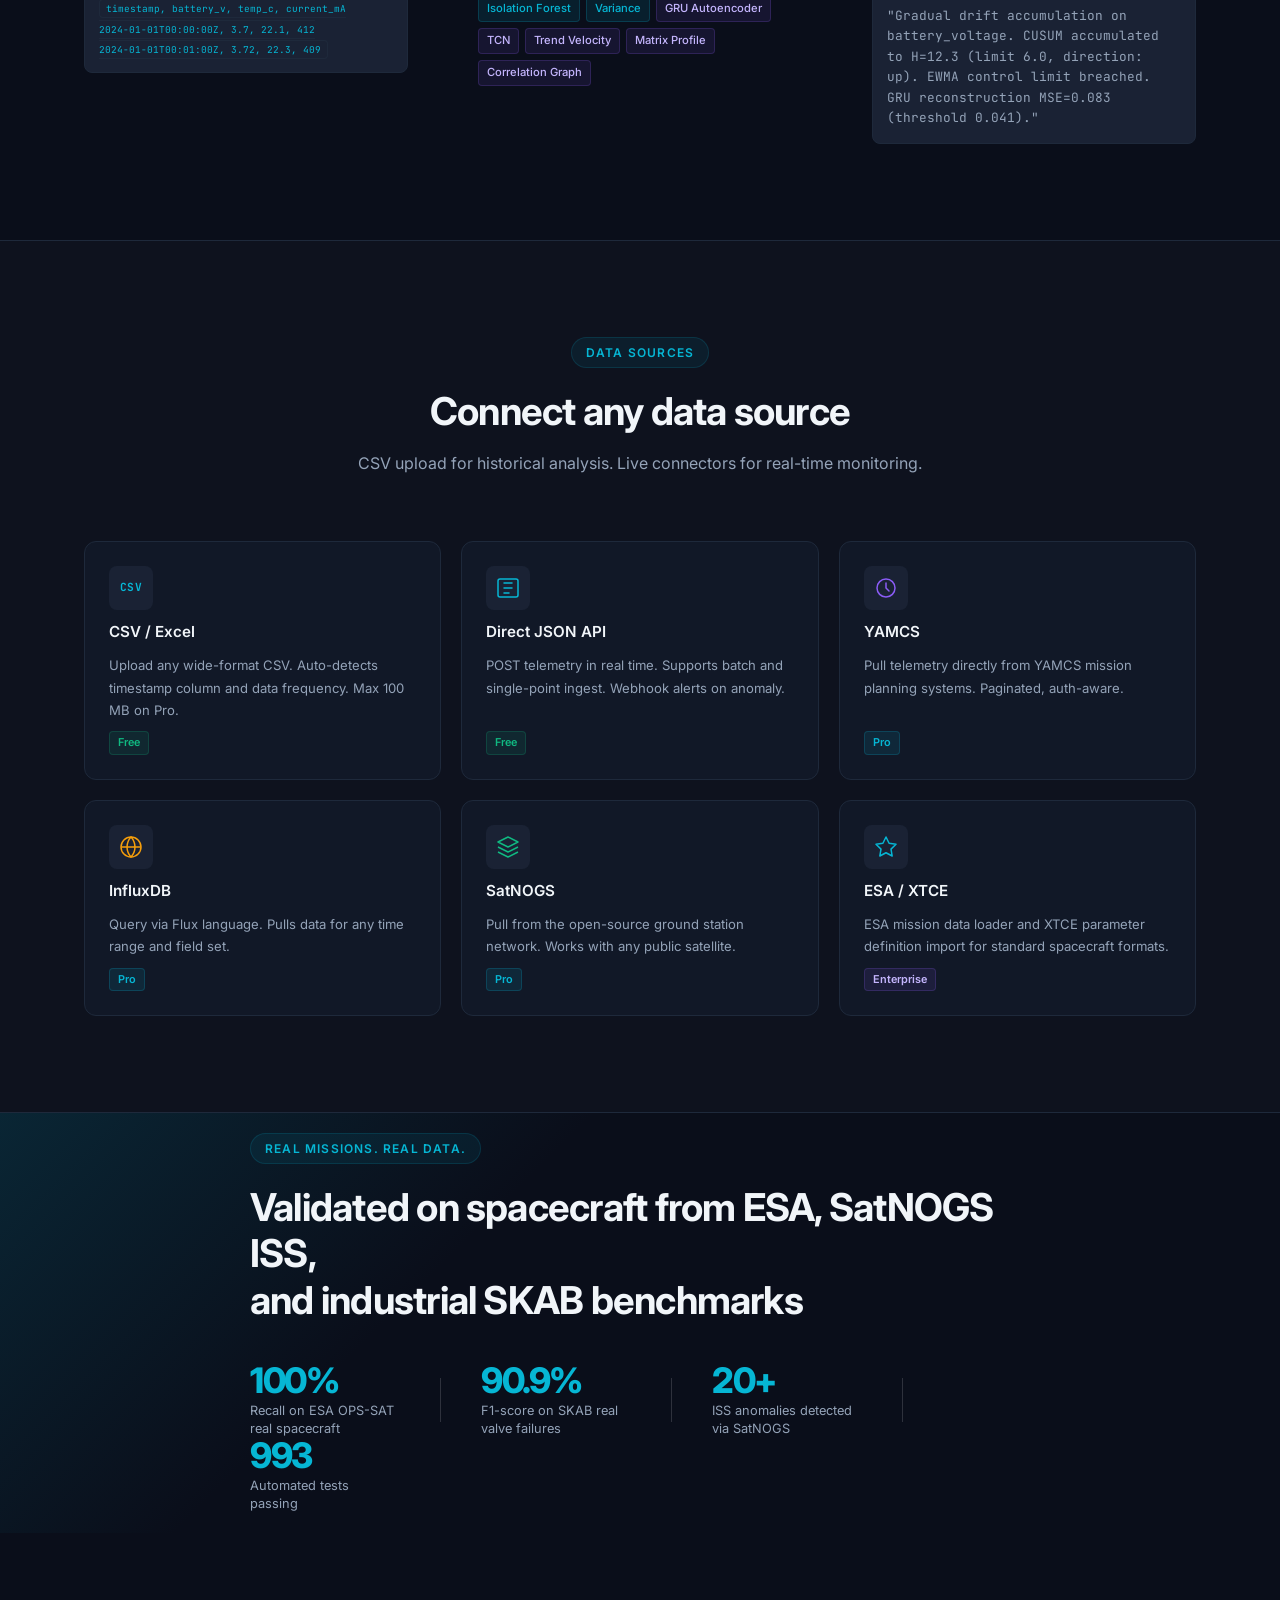
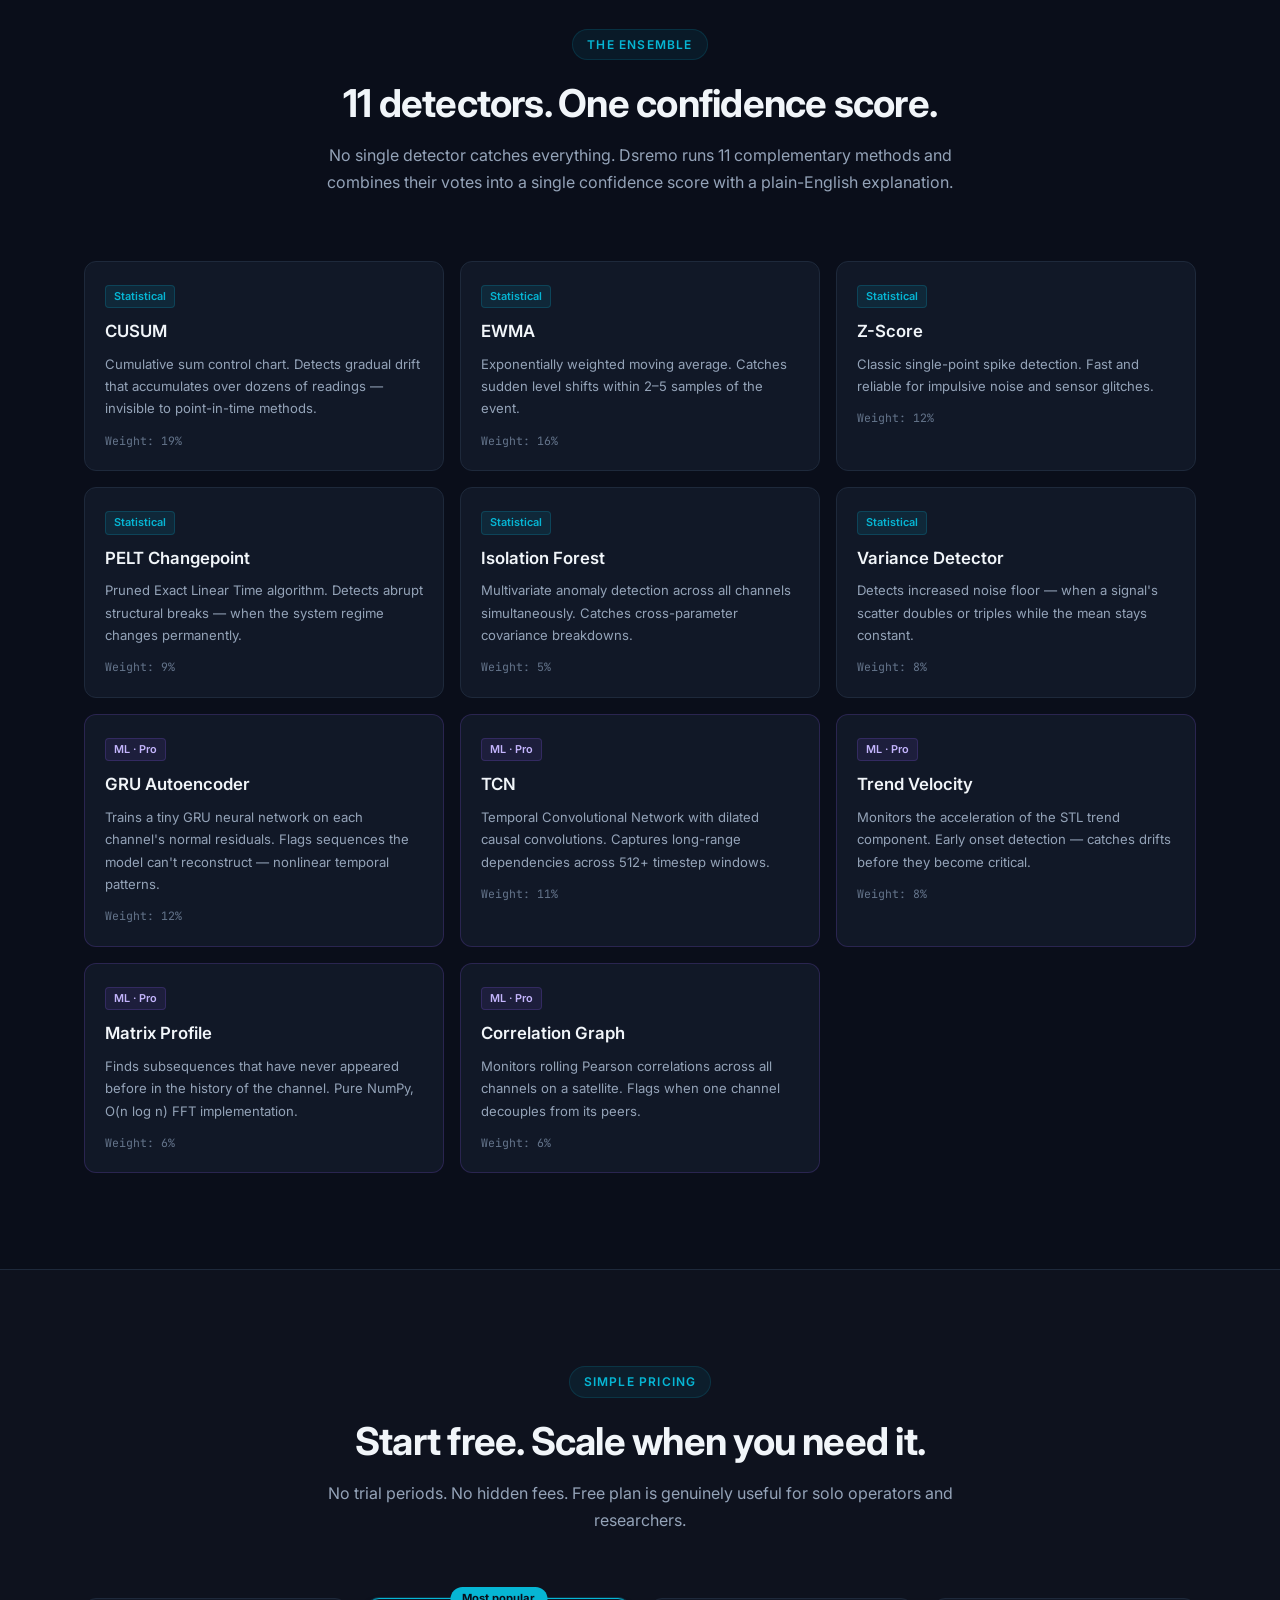
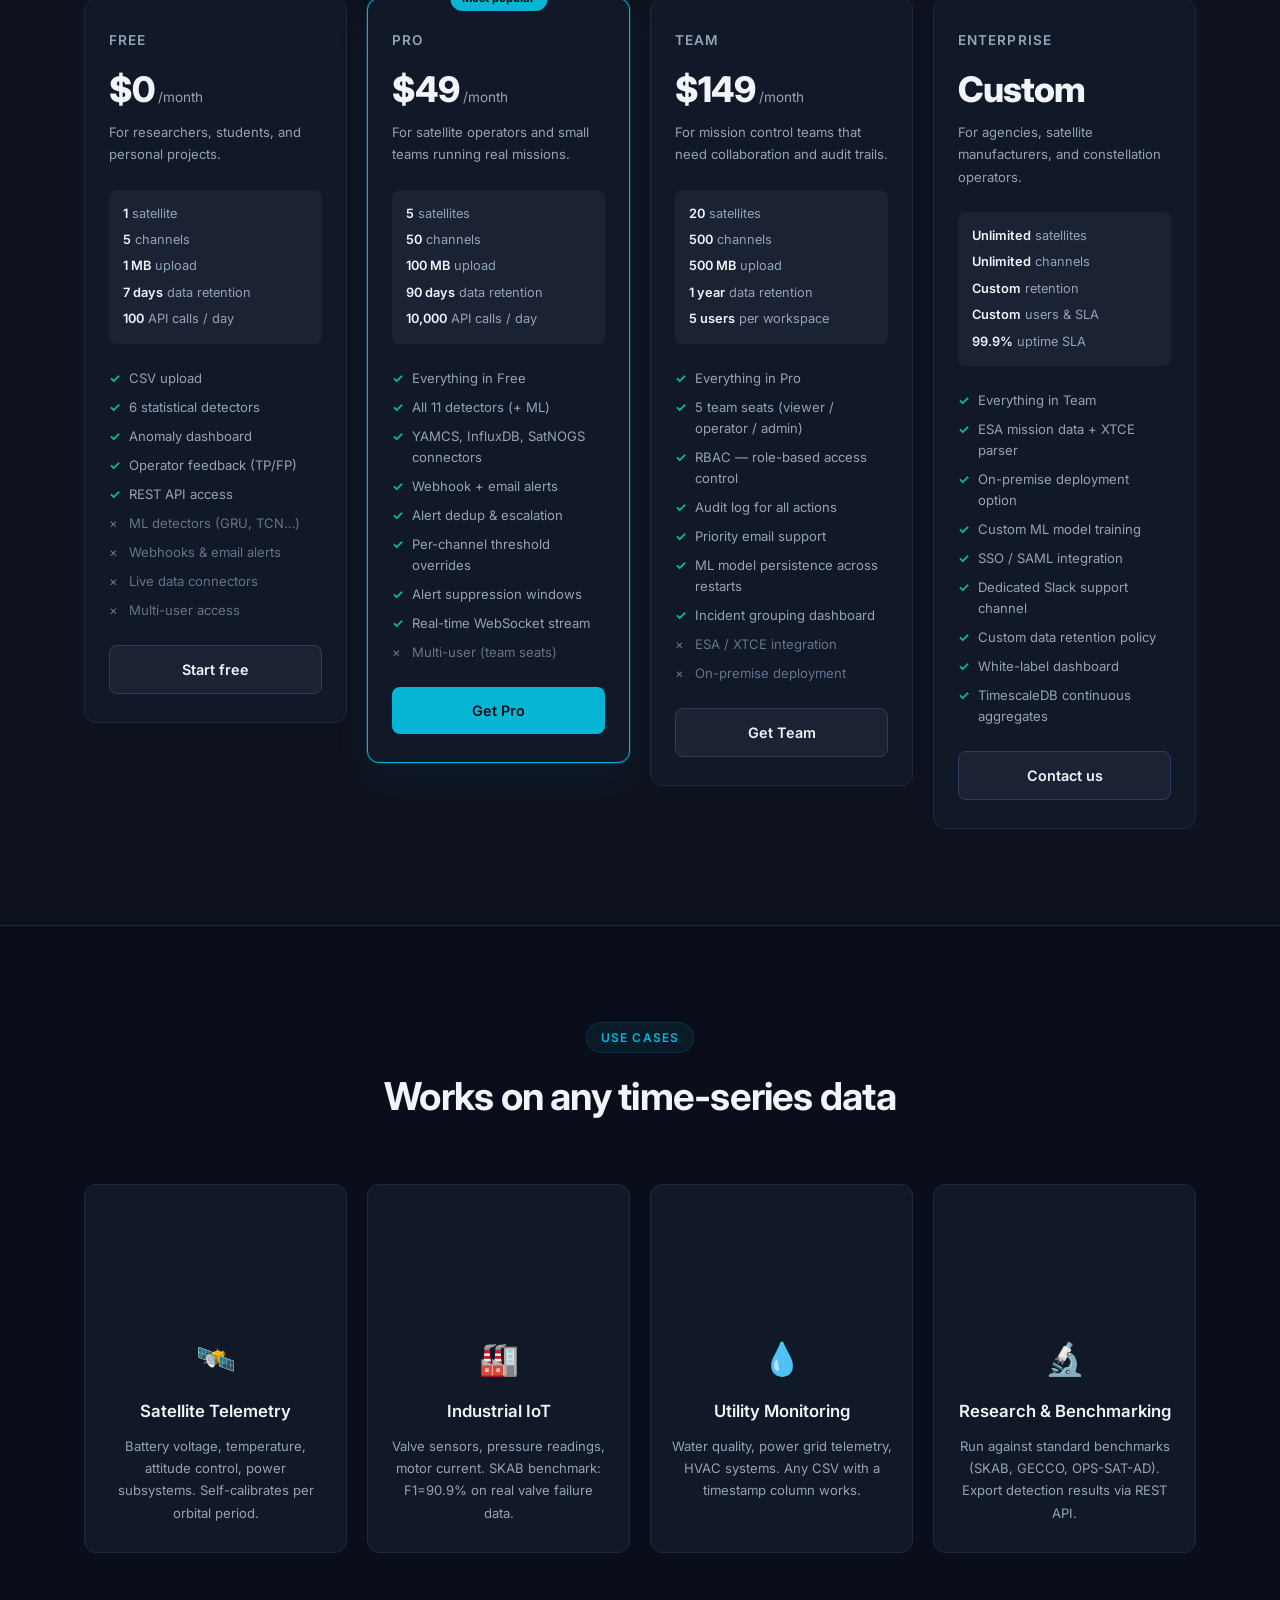
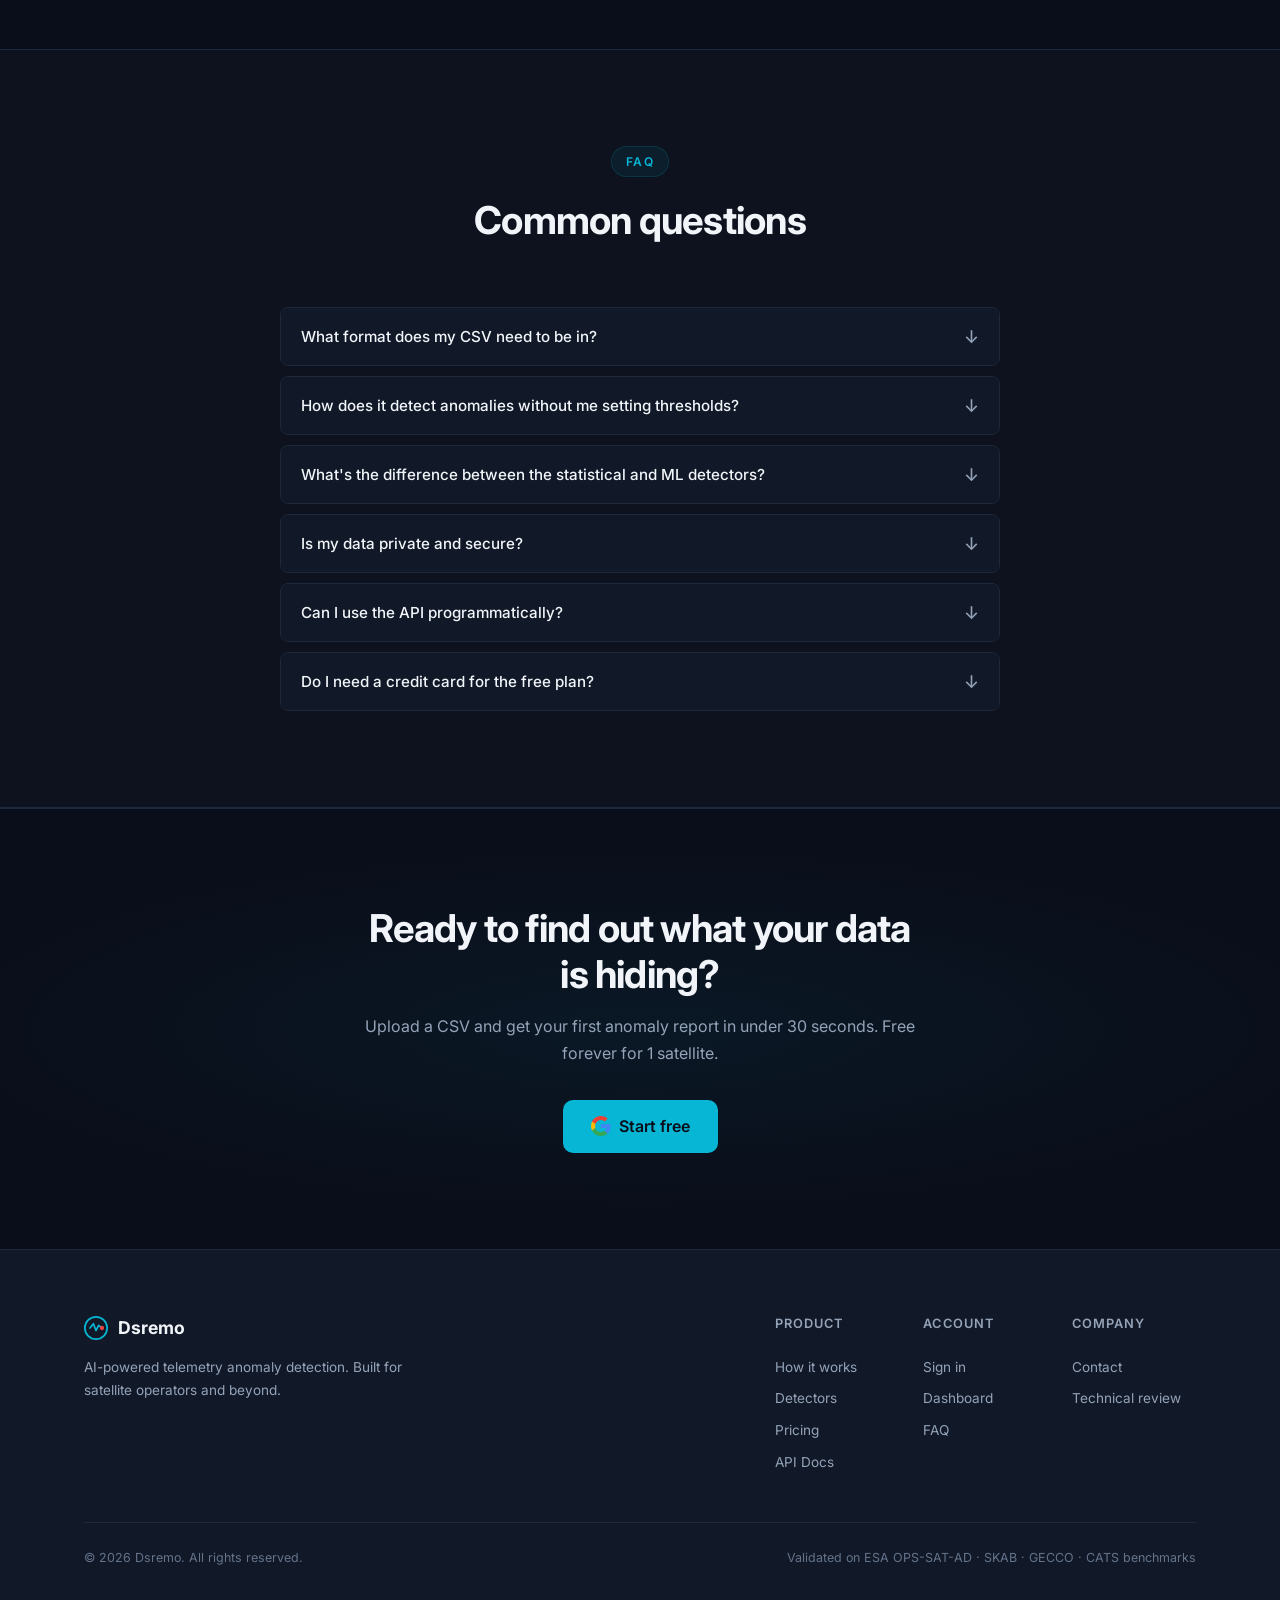
==== commit 9d9abf7e: "Landing: drop Google sign-in wording (uses dsremo SSO; Google can be re-added later via env-driven O" ====
--- a/landing/index.html
+++ b/landing/index.html
@@ -579,7 +579,7 @@
           <span class="faq-arrow">↓</span>
         </button>
         <div class="faq-a">
-          <p>No. Sign up with Google and start immediately. No credit card required until you upgrade to Pro or Team.</p>
+          <p>No. Sign up with your email and start immediately. No credit card required until you upgrade to Pro or Team.</p>
         </div>
       </div>
     </div>
@@ -621,7 +621,7 @@
         </div>
         <div class="footer-col">
           <h5>Account</h5>
-          <a href="/api/v1/auth/login">Sign in with Google</a>
+          <a href="/api/v1/auth/login">Sign in</a>
           <a href="/dashboard/">Dashboard</a>
           <a href="#faq">FAQ</a>
         </div>
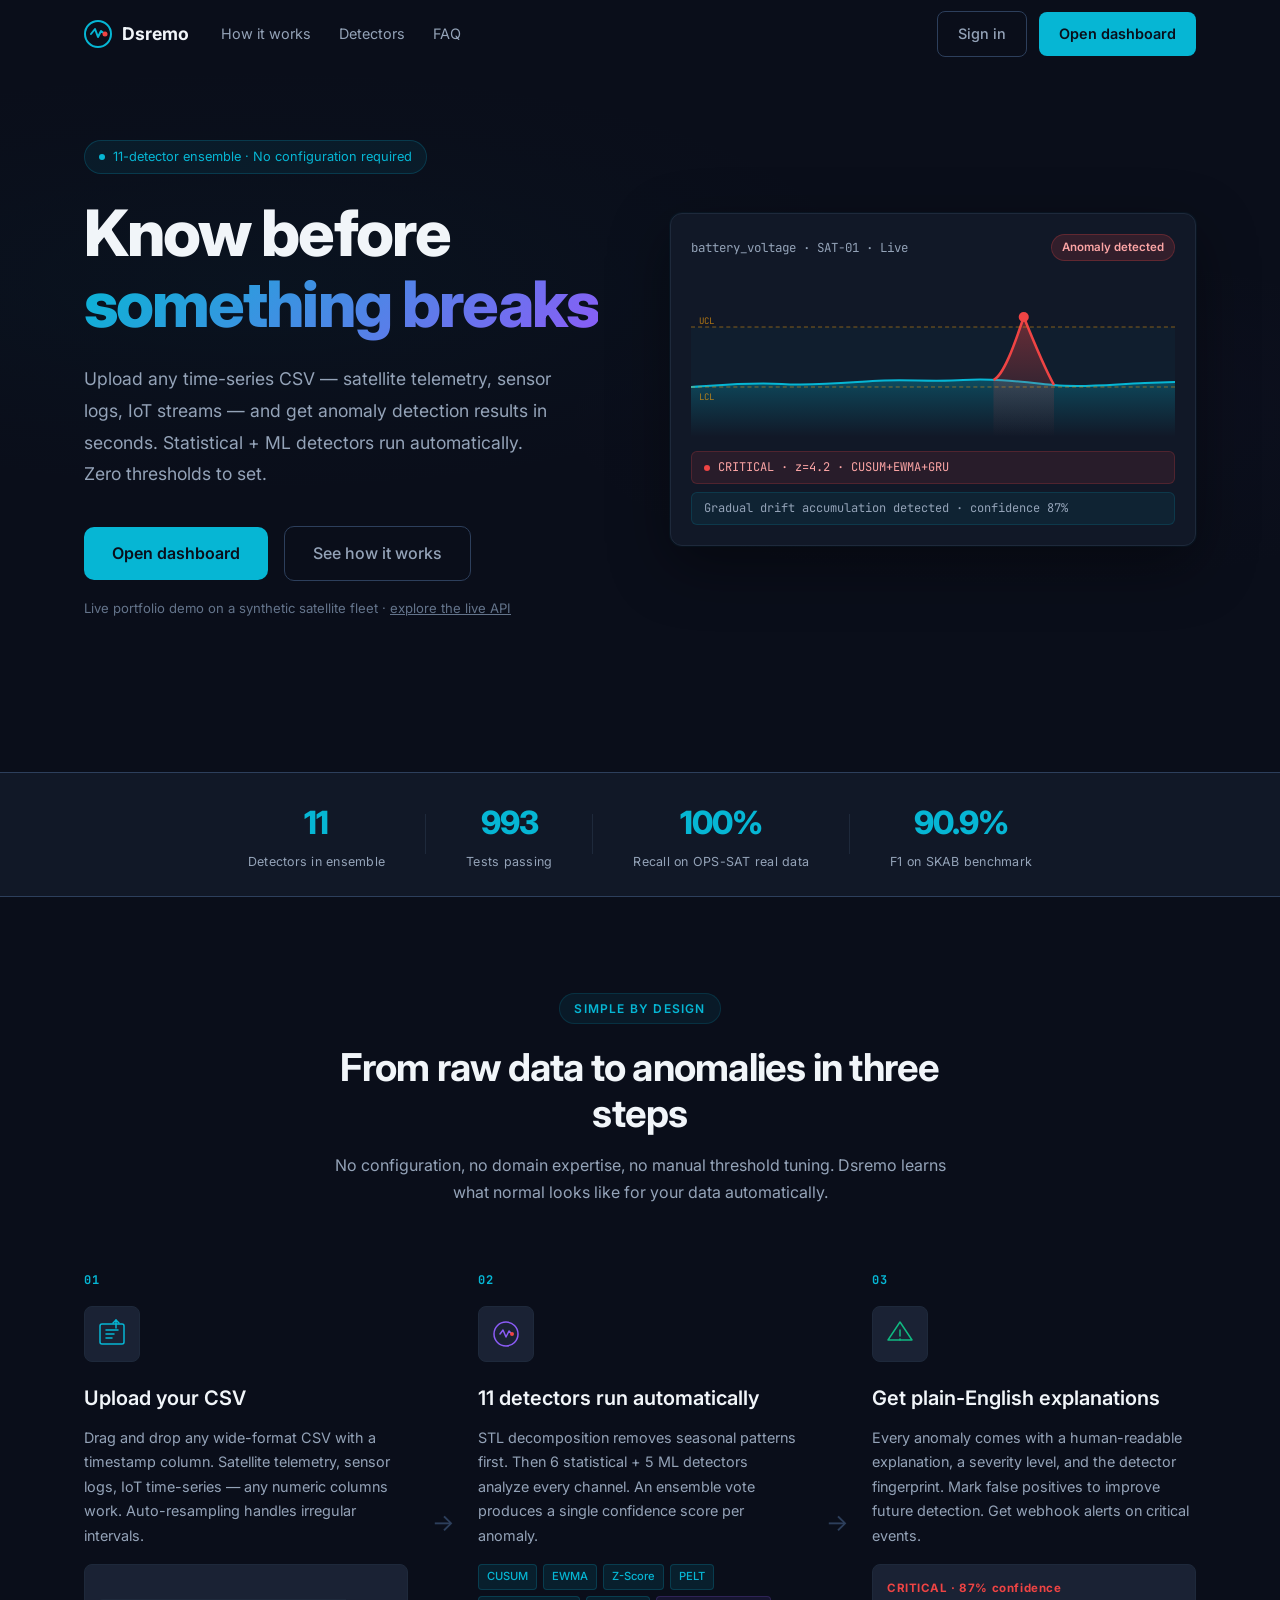
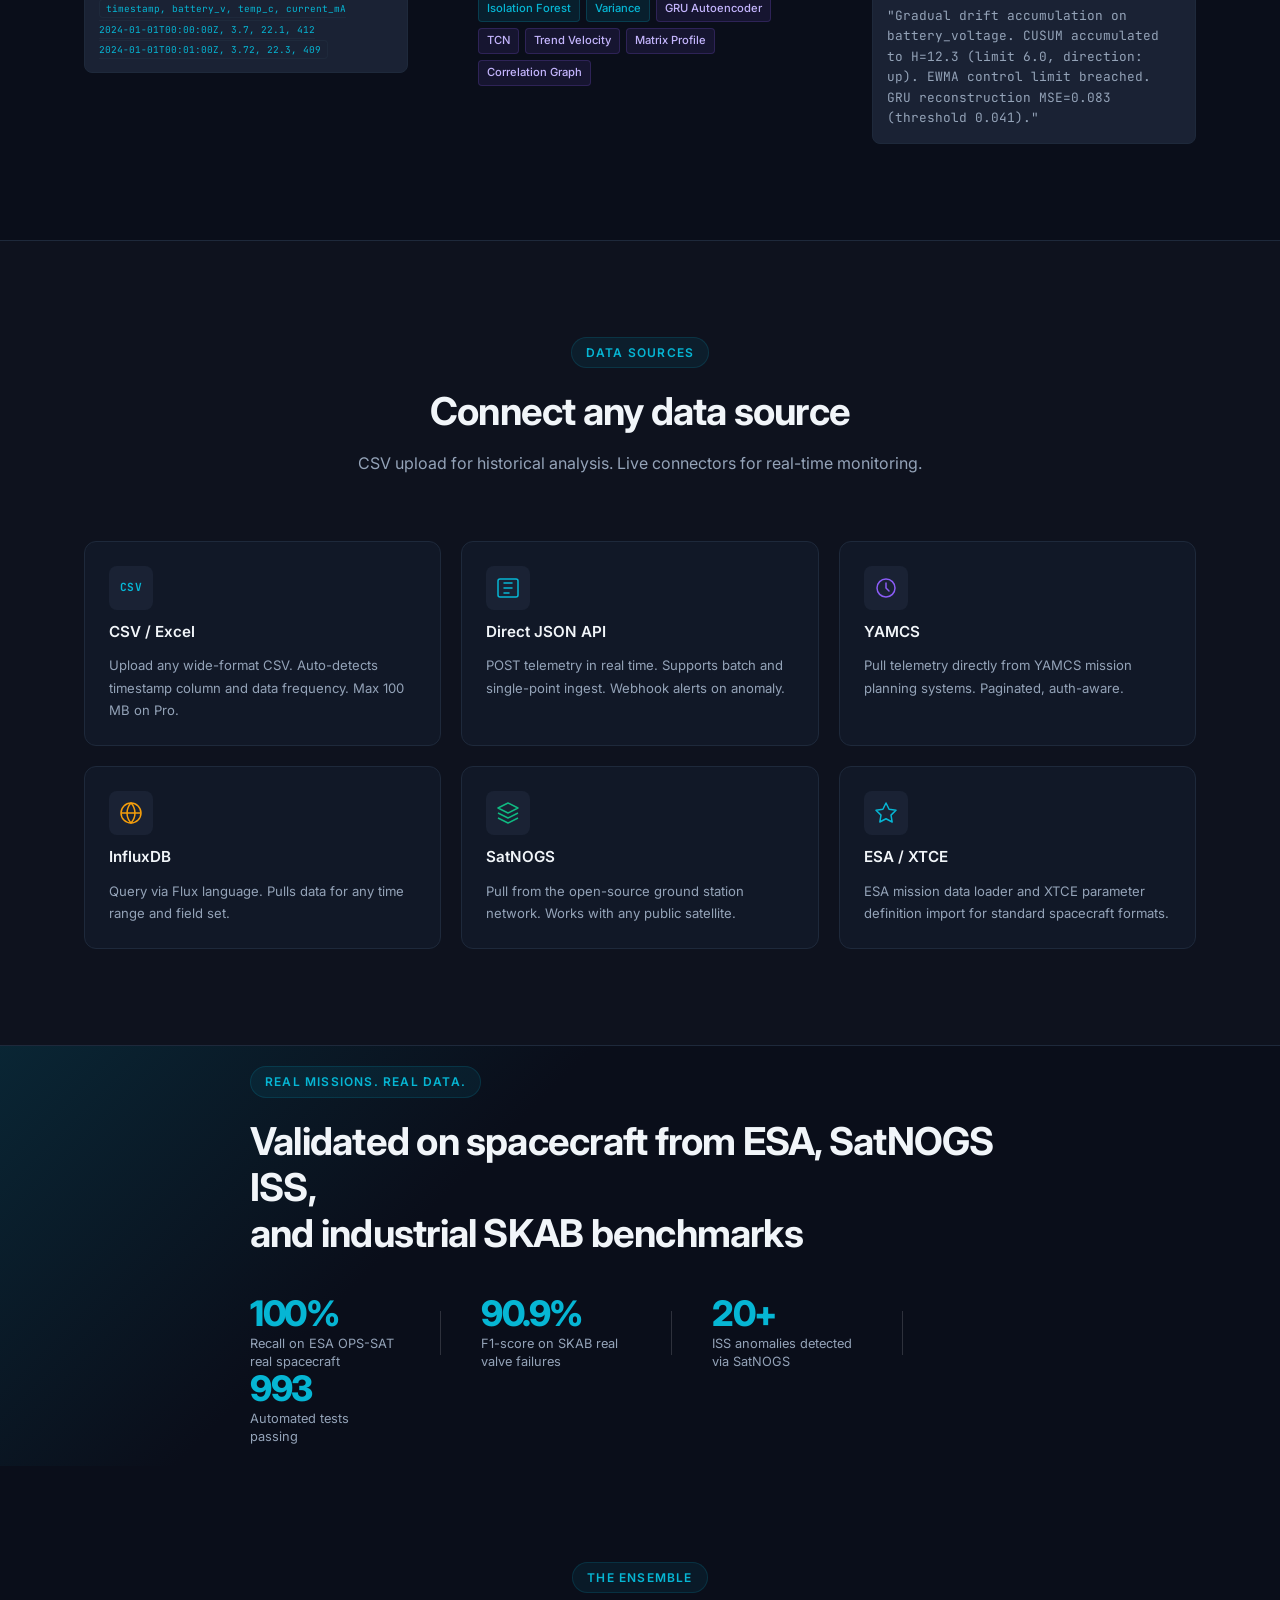
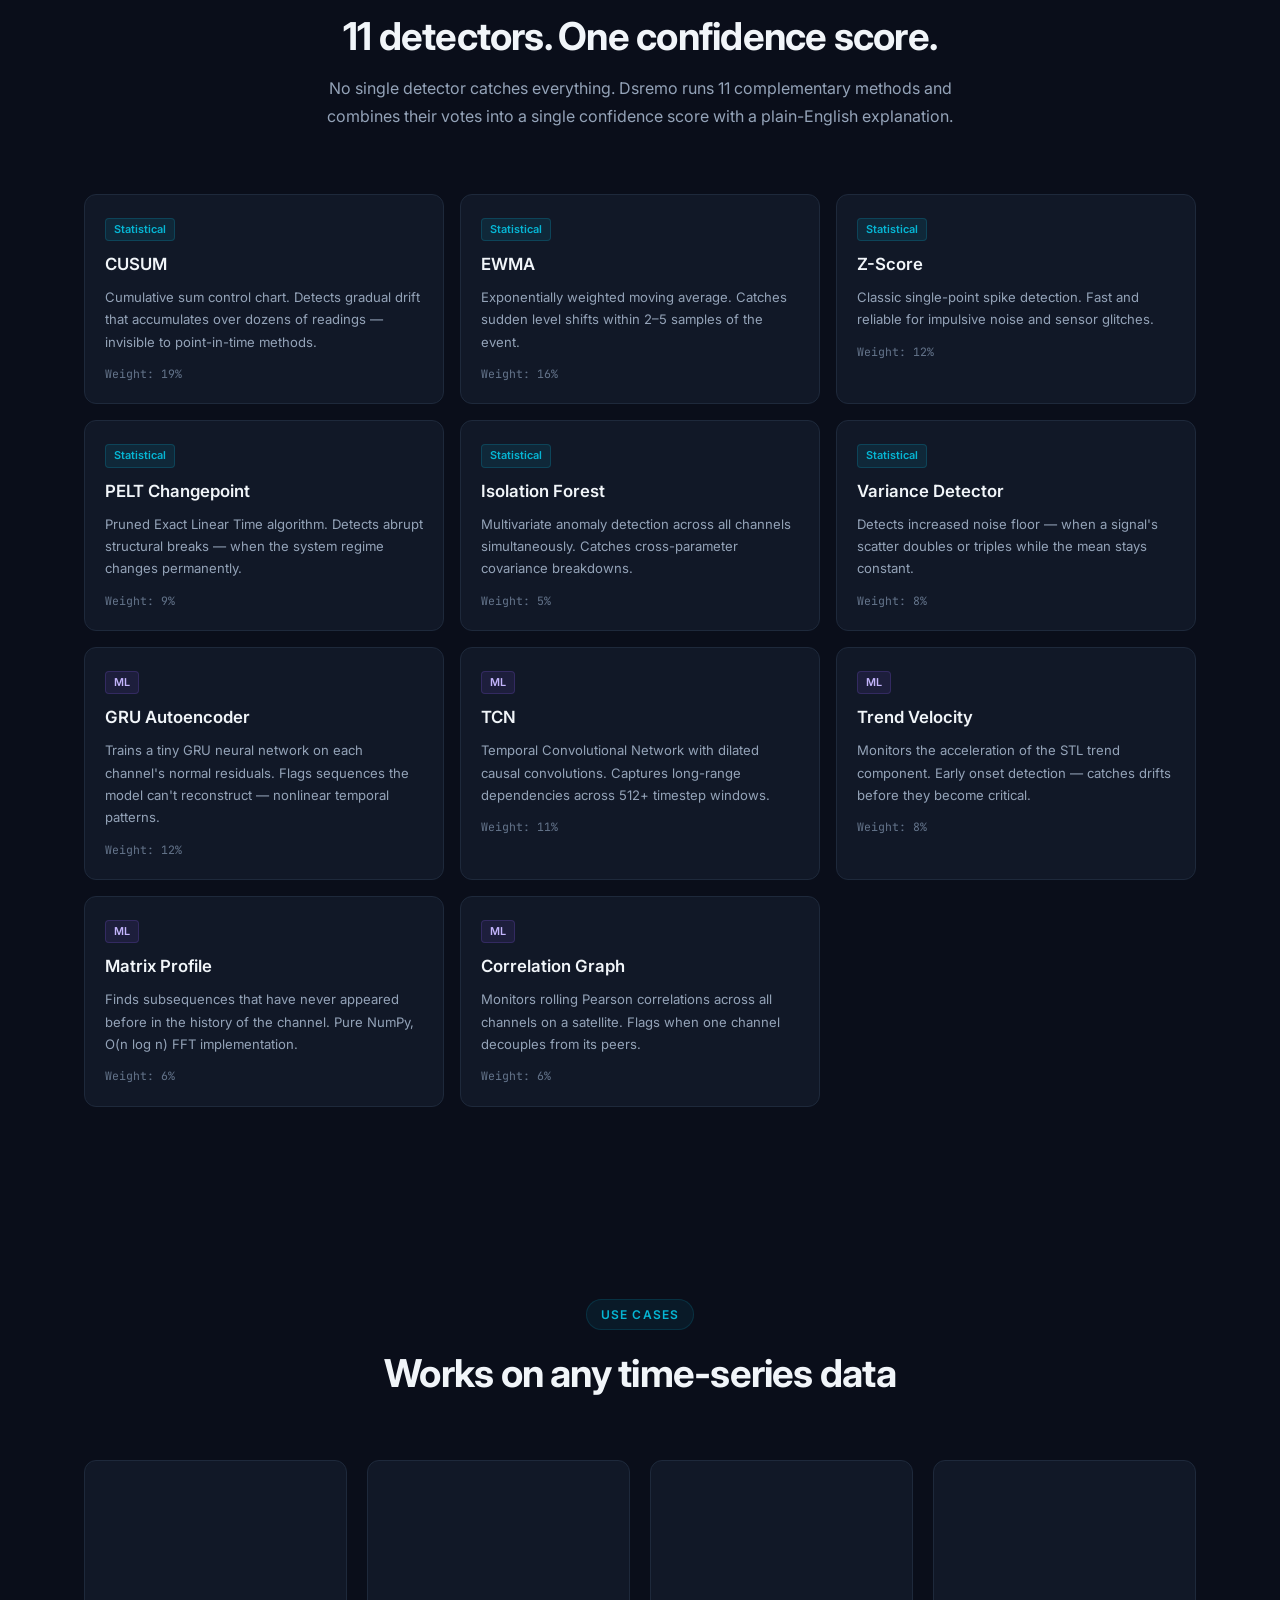
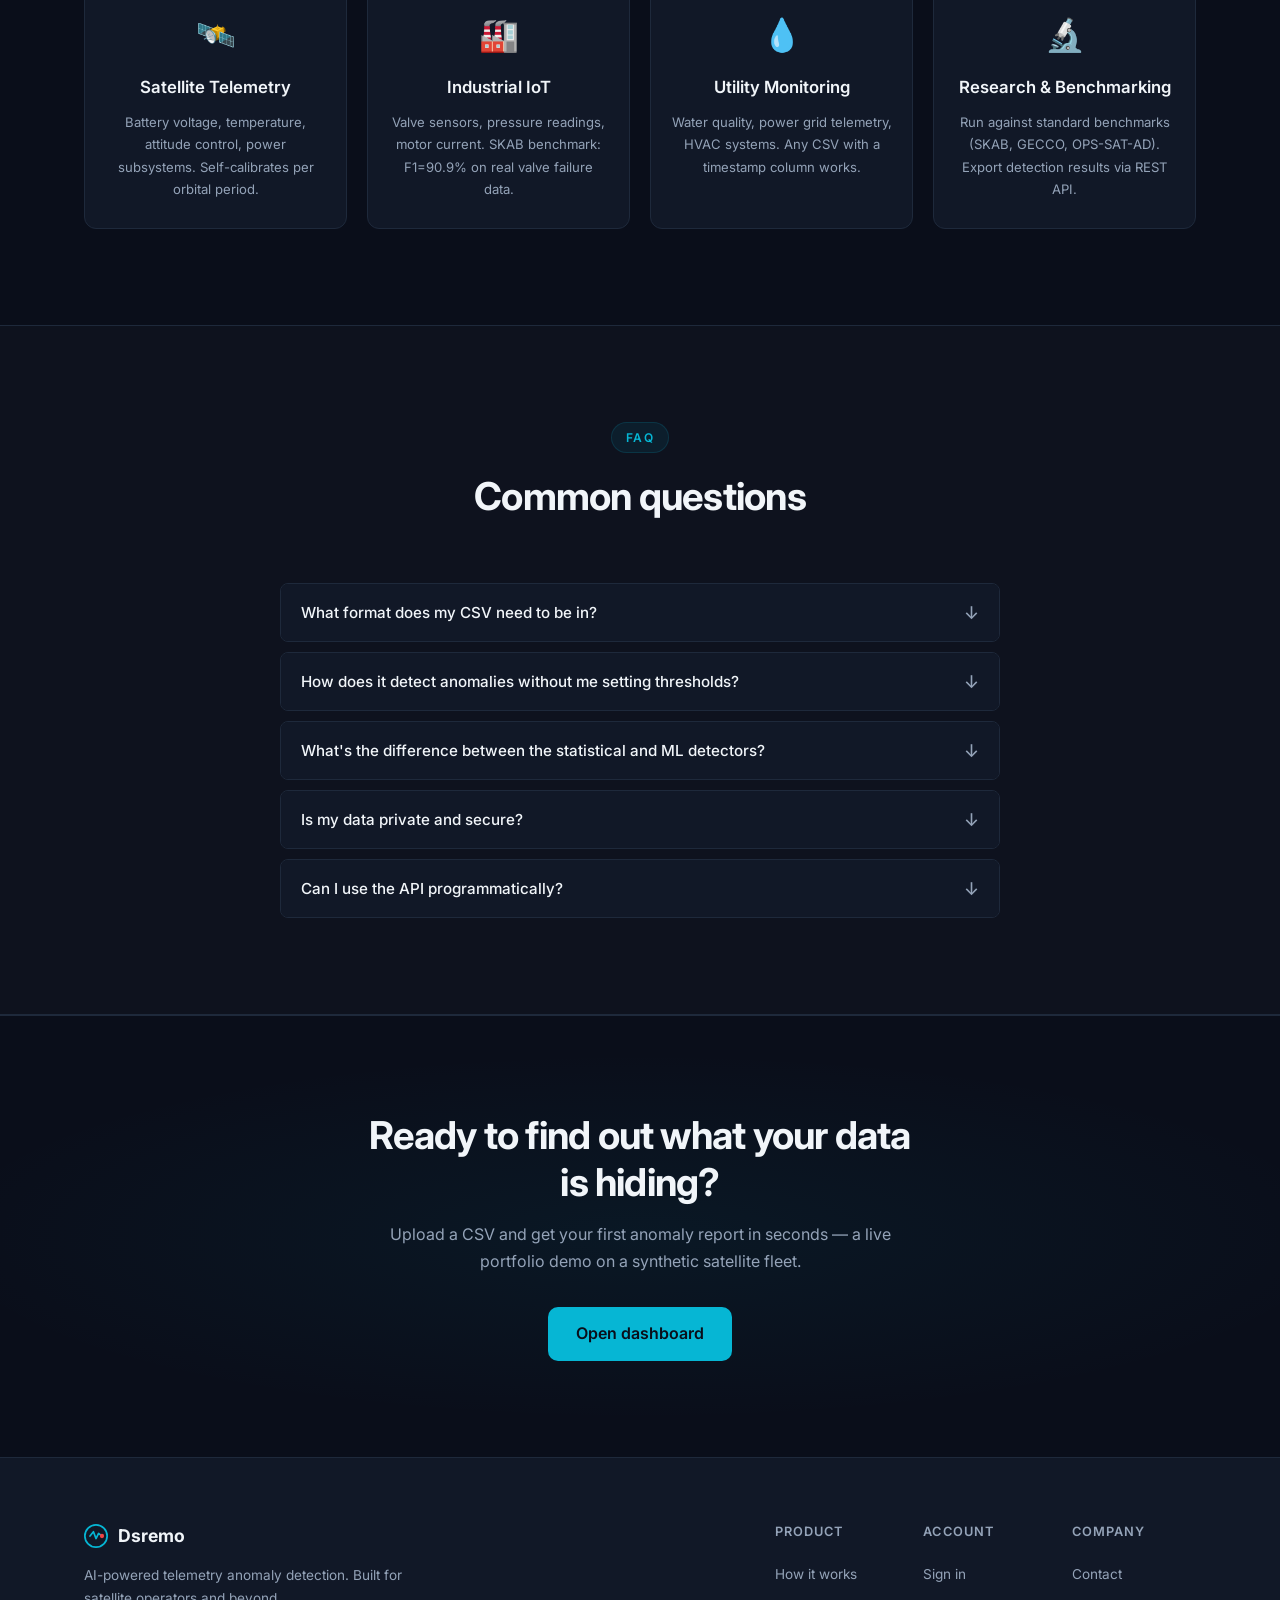
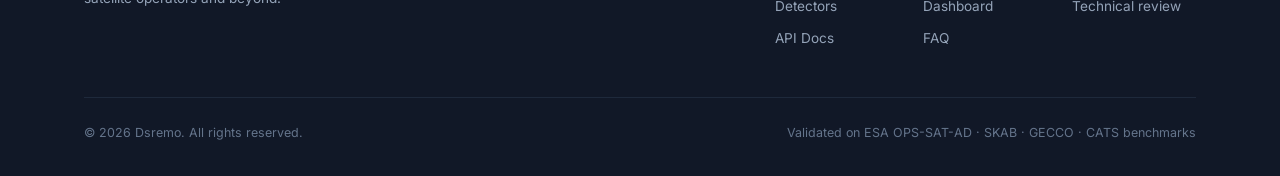
==== commit a78413f2: "Landing: reframe as portfolio demo — drop pricing tiers/commercial CTAs, fix sign-in links, remove G" ====
--- a/landing/index.html
+++ b/landing/index.html
@@ -28,14 +28,12 @@
     <div class="nav-links">
       <a href="#how-it-works">How it works</a>
       <a href="#detectors">Detectors</a>
-      <a href="#pricing">Pricing</a>
       <a href="#faq">FAQ</a>
     </div>
     <div class="nav-cta">
-      <a href="/api/v1/auth/login" class="btn-ghost">Sign in</a>
-      <a href="/api/v1/auth/login" class="btn-primary">
-        <svg width="18" height="18" viewBox="0 0 18 18" fill="none"><path d="M17.64 9.2c0-.637-.057-1.251-.164-1.84H9v3.481h4.844c-.209 1.125-.843 2.078-1.796 2.716v2.259h2.908c1.702-1.567 2.684-3.875 2.684-6.615z" fill="#4285F4"/><path d="M9 18c2.43 0 4.467-.806 5.956-2.18l-2.908-2.259c-.806.54-1.837.86-3.048.86-2.344 0-4.328-1.584-5.036-3.711H.957v2.332C2.438 15.983 5.482 18 9 18z" fill="#34A853"/><path d="M3.964 10.71c-.18-.54-.282-1.117-.282-1.71s.102-1.17.282-1.71V4.958H.957C.347 6.173 0 7.548 0 9s.348 2.827.957 4.042l3.007-2.332z" fill="#FBBC05"/><path d="M9 3.58c1.321 0 2.508.454 3.44 1.345l2.582-2.58C13.463.891 11.426 0 9 0 5.482 0 2.438 2.017.957 4.958L3.964 7.29C4.672 5.163 6.656 3.58 9 3.58z" fill="#EA4335"/></svg>
-        Start free
+      <a href="https://dsremo-telemetry-sentinel.hf.space/api/v1/auth/login" class="btn-ghost">Sign in</a>
+      <a href="https://dsremo-telemetry-sentinel.hf.space/api/v1/auth/login" class="btn-primary">
+        Open dashboard
       </a>
     </div>
   </div>
@@ -57,13 +55,12 @@
         automatically. Zero thresholds to set.
       </p>
       <div class="hero-actions">
-        <a href="/api/v1/auth/login" class="btn-primary btn-large">
-          <svg width="20" height="20" viewBox="0 0 18 18" fill="none"><path d="M17.64 9.2c0-.637-.057-1.251-.164-1.84H9v3.481h4.844c-.209 1.125-.843 2.078-1.796 2.716v2.259h2.908c1.702-1.567 2.684-3.875 2.684-6.615z" fill="#4285F4"/><path d="M9 18c2.43 0 4.467-.806 5.956-2.18l-2.908-2.259c-.806.54-1.837.86-3.048.86-2.344 0-4.328-1.584-5.036-3.711H.957v2.332C2.438 15.983 5.482 18 9 18z" fill="#34A853"/><path d="M3.964 10.71c-.18-.54-.282-1.117-.282-1.71s.102-1.17.282-1.71V4.958H.957C.347 6.173 0 7.548 0 9s.348 2.827.957 4.042l3.007-2.332z" fill="#FBBC05"/><path d="M9 3.58c1.321 0 2.508.454 3.44 1.345l2.582-2.58C13.463.891 11.426 0 9 0 5.482 0 2.438 2.017.957 4.958L3.964 7.29C4.672 5.163 6.656 3.58 9 3.58z" fill="#EA4335"/></svg>
-          Start free
+        <a href="https://dsremo-telemetry-sentinel.hf.space/api/v1/auth/login" class="btn-primary btn-large">
+          Open dashboard
         </a>
         <a href="#how-it-works" class="btn-ghost btn-large">See how it works</a>
       </div>
-      <p class="hero-note">Free forever for 1 satellite · No credit card</p>
+      <p class="hero-note">Live portfolio demo on a synthetic satellite fleet &middot; <a href="https://dsremo-telemetry-sentinel.hf.space/docs" target="_blank" rel="noopener" style="color:inherit;text-decoration:underline">explore the live API</a></p>
     </div>
     <div class="hero-visual">
       <div class="hero-sat-glow"></div>
@@ -193,51 +190,45 @@
       <p>CSV upload for historical analysis. Live connectors for real-time monitoring.</p>
     </div>
     <div class="sources-grid">
-      <a href="#pricing" class="source-card">
+      <a href="#detectors" class="source-card">
         <div class="source-icon csv-icon">CSV</div>
         <h4>CSV / Excel</h4>
         <p>Upload any wide-format CSV. Auto-detects timestamp column and data frequency. Max 100 MB on Pro.</p>
-        <span class="source-badge free">Free</span>
-      </a>
-      <a href="#pricing" class="source-card">
+      </a>
+      <a href="#detectors" class="source-card">
         <div class="source-icon">
           <svg width="24" height="24" viewBox="0 0 24 24" fill="none"><rect x="2" y="3" width="20" height="18" rx="2" stroke="#06b6d4" stroke-width="1.5"/><path d="M8 7h8M8 12h8M8 17h5" stroke="#06b6d4" stroke-width="1.5" stroke-linecap="round"/></svg>
         </div>
         <h4>Direct JSON API</h4>
         <p>POST telemetry in real time. Supports batch and single-point ingest. Webhook alerts on anomaly.</p>
-        <span class="source-badge free">Free</span>
-      </a>
-      <a href="#pricing" class="source-card">
+      </a>
+      <a href="#detectors" class="source-card">
         <div class="source-icon">
           <svg width="24" height="24" viewBox="0 0 24 24" fill="none"><circle cx="12" cy="12" r="9" stroke="#8b5cf6" stroke-width="1.5"/><path d="M12 7v5l3 3" stroke="#8b5cf6" stroke-width="1.5" stroke-linecap="round"/></svg>
         </div>
         <h4>YAMCS</h4>
         <p>Pull telemetry directly from YAMCS mission planning systems. Paginated, auth-aware.</p>
-        <span class="source-badge pro">Pro</span>
-      </a>
-      <a href="#pricing" class="source-card">
+      </a>
+      <a href="#detectors" class="source-card">
         <div class="source-icon">
           <svg width="24" height="24" viewBox="0 0 24 24" fill="none"><path d="M12 2C6.48 2 2 6.48 2 12s4.48 10 10 10 10-4.48 10-10S17.52 2 12 2z" stroke="#f59e0b" stroke-width="1.5"/><path d="M2 12h20M12 2a15.3 15.3 0 0 1 4 10 15.3 15.3 0 0 1-4 10 15.3 15.3 0 0 1-4-10 15.3 15.3 0 0 1 4-10z" stroke="#f59e0b" stroke-width="1.5"/></svg>
         </div>
         <h4>InfluxDB</h4>
         <p>Query via Flux language. Pulls data for any time range and field set.</p>
-        <span class="source-badge pro">Pro</span>
-      </a>
-      <a href="#pricing" class="source-card">
+      </a>
+      <a href="#detectors" class="source-card">
         <div class="source-icon">
           <svg width="24" height="24" viewBox="0 0 24 24" fill="none"><path d="M12 2L2 7l10 5 10-5-10-5z" stroke="#10b981" stroke-width="1.5" stroke-linejoin="round"/><path d="M2 17l10 5 10-5M2 12l10 5 10-5" stroke="#10b981" stroke-width="1.5" stroke-linejoin="round"/></svg>
         </div>
         <h4>SatNOGS</h4>
         <p>Pull from the open-source ground station network. Works with any public satellite.</p>
-        <span class="source-badge pro">Pro</span>
-      </a>
-      <a href="#pricing" class="source-card">
+      </a>
+      <a href="#detectors" class="source-card">
         <div class="source-icon">
           <svg width="24" height="24" viewBox="0 0 24 24" fill="none"><path d="M12 2l3.09 6.26L22 9.27l-5 4.87 1.18 6.88L12 17.77l-6.18 3.25L7 14.14 2 9.27l6.91-1.01L12 2z" stroke="#06b6d4" stroke-width="1.5" stroke-linejoin="round"/></svg>
         </div>
         <h4>ESA / XTCE</h4>
         <p>ESA mission data loader and XTCE parameter definition import for standard spacecraft formats.</p>
-        <span class="source-badge enterprise">Enterprise</span>
       </a>
     </div>
   </div>
@@ -321,32 +312,32 @@
         <p>Detects increased noise floor — when a signal's scatter doubles or triples while the mean stays constant.</p>
         <div class="detector-weight">Weight: 8%</div>
       </div>
-      <a href="#pricing" class="detector-card pro-detector">
-        <div class="detector-badge ml-badge">ML · Pro</div>
+      <a href="#detectors" class="detector-card">
+        <div class="detector-badge ml-badge">ML</div>
         <h4>GRU Autoencoder</h4>
         <p>Trains a tiny GRU neural network on each channel's normal residuals. Flags sequences the model can't reconstruct — nonlinear temporal patterns.</p>
         <div class="detector-weight">Weight: 12%</div>
       </a>
-      <a href="#pricing" class="detector-card pro-detector">
-        <div class="detector-badge ml-badge">ML · Pro</div>
+      <a href="#detectors" class="detector-card">
+        <div class="detector-badge ml-badge">ML</div>
         <h4>TCN</h4>
         <p>Temporal Convolutional Network with dilated causal convolutions. Captures long-range dependencies across 512+ timestep windows.</p>
         <div class="detector-weight">Weight: 11%</div>
       </a>
-      <a href="#pricing" class="detector-card pro-detector">
-        <div class="detector-badge ml-badge">ML · Pro</div>
+      <a href="#detectors" class="detector-card">
+        <div class="detector-badge ml-badge">ML</div>
         <h4>Trend Velocity</h4>
         <p>Monitors the acceleration of the STL trend component. Early onset detection — catches drifts before they become critical.</p>
         <div class="detector-weight">Weight: 8%</div>
       </a>
-      <a href="#pricing" class="detector-card pro-detector">
-        <div class="detector-badge ml-badge">ML · Pro</div>
+      <a href="#detectors" class="detector-card">
+        <div class="detector-badge ml-badge">ML</div>
         <h4>Matrix Profile</h4>
         <p>Finds subsequences that have never appeared before in the history of the channel. Pure NumPy, O(n log n) FFT implementation.</p>
         <div class="detector-weight">Weight: 6%</div>
       </a>
-      <a href="#pricing" class="detector-card pro-detector">
-        <div class="detector-badge ml-badge">ML · Pro</div>
+      <a href="#detectors" class="detector-card">
+        <div class="detector-badge ml-badge">ML</div>
         <h4>Correlation Graph</h4>
         <p>Monitors rolling Pearson correlations across all channels on a satellite. Flags when one channel decouples from its peers.</p>
         <div class="detector-weight">Weight: 6%</div>
@@ -355,133 +346,6 @@
   </div>
 </section>
 
-<!-- ─── Pricing ───────────────────────────────────────────────────────────── -->
-<section id="pricing" class="section section-alt">
-  <div class="container">
-    <div class="section-header">
-      <span class="section-tag">Simple pricing</span>
-      <h2>Start free. Scale when you need it.</h2>
-      <p>No trial periods. No hidden fees. Free plan is genuinely useful for solo operators and researchers.</p>
-    </div>
-    <div class="pricing-grid">
-
-      <!-- Free -->
-      <div class="plan-card">
-        <div class="plan-header">
-          <span class="plan-name">Free</span>
-          <div class="plan-price"><span class="price-num">$0</span><span class="price-per">/month</span></div>
-          <p class="plan-desc">For researchers, students, and personal projects.</p>
-        </div>
-        <div class="plan-limits">
-          <div class="limit"><span class="limit-val">1</span> satellite</div>
-          <div class="limit"><span class="limit-val">5</span> channels</div>
-          <div class="limit"><span class="limit-val">1 MB</span> upload</div>
-          <div class="limit"><span class="limit-val">7 days</span> data retention</div>
-          <div class="limit"><span class="limit-val">100</span> API calls / day</div>
-        </div>
-        <ul class="plan-features">
-          <li class="feat-yes">CSV upload</li>
-          <li class="feat-yes">6 statistical detectors</li>
-          <li class="feat-yes">Anomaly dashboard</li>
-          <li class="feat-yes">Operator feedback (TP/FP)</li>
-          <li class="feat-yes">REST API access</li>
-          <li class="feat-no">ML detectors (GRU, TCN…)</li>
-          <li class="feat-no">Webhooks &amp; email alerts</li>
-          <li class="feat-no">Live data connectors</li>
-          <li class="feat-no">Multi-user access</li>
-        </ul>
-        <a href="/api/v1/auth/login" class="btn-plan btn-plan-free">Start free</a>
-      </div>
-
-      <!-- Pro -->
-      <div class="plan-card plan-featured">
-        <div class="plan-popular">Most popular</div>
-        <div class="plan-header">
-          <span class="plan-name">Pro</span>
-          <div class="plan-price"><span class="price-num">$49</span><span class="price-per">/month</span></div>
-          <p class="plan-desc">For satellite operators and small teams running real missions.</p>
-        </div>
-        <div class="plan-limits">
-          <div class="limit"><span class="limit-val">5</span> satellites</div>
-          <div class="limit"><span class="limit-val">50</span> channels</div>
-          <div class="limit"><span class="limit-val">100 MB</span> upload</div>
-          <div class="limit"><span class="limit-val">90 days</span> data retention</div>
-          <div class="limit"><span class="limit-val">10,000</span> API calls / day</div>
-        </div>
-        <ul class="plan-features">
-          <li class="feat-yes">Everything in Free</li>
-          <li class="feat-yes">All 11 detectors (+ ML)</li>
-          <li class="feat-yes">YAMCS, InfluxDB, SatNOGS connectors</li>
-          <li class="feat-yes">Webhook + email alerts</li>
-          <li class="feat-yes">Alert dedup &amp; escalation</li>
-          <li class="feat-yes">Per-channel threshold overrides</li>
-          <li class="feat-yes">Alert suppression windows</li>
-          <li class="feat-yes">Real-time WebSocket stream</li>
-          <li class="feat-no">Multi-user (team seats)</li>
-        </ul>
-        <a href="/api/v1/auth/login" class="btn-plan btn-plan-pro">Get Pro</a>
-      </div>
-
-      <!-- Team -->
-      <div class="plan-card">
-        <div class="plan-header">
-          <span class="plan-name">Team</span>
-          <div class="plan-price"><span class="price-num">$149</span><span class="price-per">/month</span></div>
-          <p class="plan-desc">For mission control teams that need collaboration and audit trails.</p>
-        </div>
-        <div class="plan-limits">
-          <div class="limit"><span class="limit-val">20</span> satellites</div>
-          <div class="limit"><span class="limit-val">500</span> channels</div>
-          <div class="limit"><span class="limit-val">500 MB</span> upload</div>
-          <div class="limit"><span class="limit-val">1 year</span> data retention</div>
-          <div class="limit"><span class="limit-val">5 users</span> per workspace</div>
-        </div>
-        <ul class="plan-features">
-          <li class="feat-yes">Everything in Pro</li>
-          <li class="feat-yes">5 team seats (viewer / operator / admin)</li>
-          <li class="feat-yes">RBAC — role-based access control</li>
-          <li class="feat-yes">Audit log for all actions</li>
-          <li class="feat-yes">Priority email support</li>
-          <li class="feat-yes">ML model persistence across restarts</li>
-          <li class="feat-yes">Incident grouping dashboard</li>
-          <li class="feat-no">ESA / XTCE integration</li>
-          <li class="feat-no">On-premise deployment</li>
-        </ul>
-        <a href="/api/v1/auth/login" class="btn-plan btn-plan-free">Get Team</a>
-      </div>
-
-      <!-- Enterprise -->
-      <div class="plan-card">
-        <div class="plan-header">
-          <span class="plan-name">Enterprise</span>
-          <div class="plan-price"><span class="price-num">Custom</span></div>
-          <p class="plan-desc">For agencies, satellite manufacturers, and constellation operators.</p>
-        </div>
-        <div class="plan-limits">
-          <div class="limit"><span class="limit-val">Unlimited</span> satellites</div>
-          <div class="limit"><span class="limit-val">Unlimited</span> channels</div>
-          <div class="limit"><span class="limit-val">Custom</span> retention</div>
-          <div class="limit"><span class="limit-val">Custom</span> users &amp; SLA</div>
-          <div class="limit"><span class="limit-val">99.9%</span> uptime SLA</div>
-        </div>
-        <ul class="plan-features">
-          <li class="feat-yes">Everything in Team</li>
-          <li class="feat-yes">ESA mission data + XTCE parser</li>
-          <li class="feat-yes">On-premise deployment option</li>
-          <li class="feat-yes">Custom ML model training</li>
-          <li class="feat-yes">SSO / SAML integration</li>
-          <li class="feat-yes">Dedicated Slack support channel</li>
-          <li class="feat-yes">Custom data retention policy</li>
-          <li class="feat-yes">White-label dashboard</li>
-          <li class="feat-yes">TimescaleDB continuous aggregates</li>
-        </ul>
-        <a href="mailto:hello@dsremodetect.ai" class="btn-plan btn-plan-free">Contact us</a>
-      </div>
-
-    </div>
-  </div>
-</section>
-
 <!-- ─── Use Cases ─────────────────────────────────────────────────────────── -->
 <section class="section">
   <div class="container">
@@ -490,25 +354,25 @@
       <h2>Works on any time-series data</h2>
     </div>
     <div class="usecases-grid">
-      <a href="/api/v1/auth/login" class="usecase-card">
+      <a href="https://dsremo-telemetry-sentinel.hf.space/api/v1/auth/login" class="usecase-card">
         <div class="usecase-thumb" style="background-image:url('https://images-assets.nasa.gov/image/iss072e352255/iss072e352255~large.jpg')"></div>
         <div class="usecase-icon">🛰️</div>
         <h4>Satellite Telemetry</h4>
         <p>Battery voltage, temperature, attitude control, power subsystems. Self-calibrates per orbital period.</p>
       </a>
-      <a href="/api/v1/auth/login" class="usecase-card">
+      <a href="https://dsremo-telemetry-sentinel.hf.space/api/v1/auth/login" class="usecase-card">
         <div class="usecase-thumb" style="background-image:url('https://images-assets.nasa.gov/image/S83-35764/S83-35764~large.jpg')"></div>
         <div class="usecase-icon">🏭</div>
         <h4>Industrial IoT</h4>
         <p>Valve sensors, pressure readings, motor current. SKAB benchmark: F1=90.9% on real valve failure data.</p>
       </a>
-      <a href="/api/v1/auth/login" class="usecase-card">
+      <a href="https://dsremo-telemetry-sentinel.hf.space/api/v1/auth/login" class="usecase-card">
         <div class="usecase-thumb" style="background-image:url('https://images-assets.nasa.gov/image/2010-3122/2010-3122~large.jpg')"></div>
         <div class="usecase-icon">💧</div>
         <h4>Utility Monitoring</h4>
         <p>Water quality, power grid telemetry, HVAC systems. Any CSV with a timestamp column works.</p>
       </a>
-      <a href="/api/v1/auth/login" class="usecase-card">
+      <a href="https://dsremo-telemetry-sentinel.hf.space/api/v1/auth/login" class="usecase-card">
         <div class="usecase-thumb" style="background-image:url('https://images-assets.nasa.gov/image/PIA24105/PIA24105~large.jpg')"></div>
         <div class="usecase-icon">🔬</div>
         <h4>Research &amp; Benchmarking</h4>
@@ -573,15 +437,6 @@
           <p>Yes. Dsremo has a full REST API with OpenAPI documentation at <code>/docs</code>. You can push telemetry in real-time via <code>POST /api/v1/telemetry</code>, query anomalies, and receive real-time events via WebSocket. API keys are available on all plans.</p>
         </div>
       </div>
-      <div class="faq-item">
-        <button class="faq-q" onclick="toggleFaq(this)">
-          Do I need a credit card for the free plan?
-          <span class="faq-arrow">↓</span>
-        </button>
-        <div class="faq-a">
-          <p>No. Sign up with your email and start immediately. No credit card required until you upgrade to Pro or Team.</p>
-        </div>
-      </div>
     </div>
   </div>
 </section>
@@ -591,10 +446,9 @@
   <div class="container">
     <div class="cta-inner">
       <h2>Ready to find out what your data is hiding?</h2>
-      <p>Upload a CSV and get your first anomaly report in under 30 seconds. Free forever for 1 satellite.</p>
-      <a href="/api/v1/auth/login" class="btn-primary btn-large">
-        <svg width="20" height="20" viewBox="0 0 18 18" fill="none"><path d="M17.64 9.2c0-.637-.057-1.251-.164-1.84H9v3.481h4.844c-.209 1.125-.843 2.078-1.796 2.716v2.259h2.908c1.702-1.567 2.684-3.875 2.684-6.615z" fill="#4285F4"/><path d="M9 18c2.43 0 4.467-.806 5.956-2.18l-2.908-2.259c-.806.54-1.837.86-3.048.86-2.344 0-4.328-1.584-5.036-3.711H.957v2.332C2.438 15.983 5.482 18 9 18z" fill="#34A853"/><path d="M3.964 10.71c-.18-.54-.282-1.117-.282-1.71s.102-1.17.282-1.71V4.958H.957C.347 6.173 0 7.548 0 9s.348 2.827.957 4.042l3.007-2.332z" fill="#FBBC05"/><path d="M9 3.58c1.321 0 2.508.454 3.44 1.345l2.582-2.58C13.463.891 11.426 0 9 0 5.482 0 2.438 2.017.957 4.958L3.964 7.29C4.672 5.163 6.656 3.58 9 3.58z" fill="#EA4335"/></svg>
-        Start free
+      <p>Upload a CSV and get your first anomaly report in seconds — a live portfolio demo on a synthetic satellite fleet.</p>
+      <a href="https://dsremo-telemetry-sentinel.hf.space/api/v1/auth/login" class="btn-primary btn-large">
+        Open dashboard
       </a>
     </div>
   </div>
@@ -616,12 +470,11 @@
           <h5>Product</h5>
           <a href="#how-it-works">How it works</a>
           <a href="#detectors">Detectors</a>
-          <a href="#pricing">Pricing</a>
-          <a href="/docs">API Docs</a>
+              <a href="/docs">API Docs</a>
         </div>
         <div class="footer-col">
           <h5>Account</h5>
-          <a href="/api/v1/auth/login">Sign in</a>
+          <a href="https://dsremo-telemetry-sentinel.hf.space/api/v1/auth/login">Sign in</a>
           <a href="/dashboard/">Dashboard</a>
           <a href="#faq">FAQ</a>
         </div>
